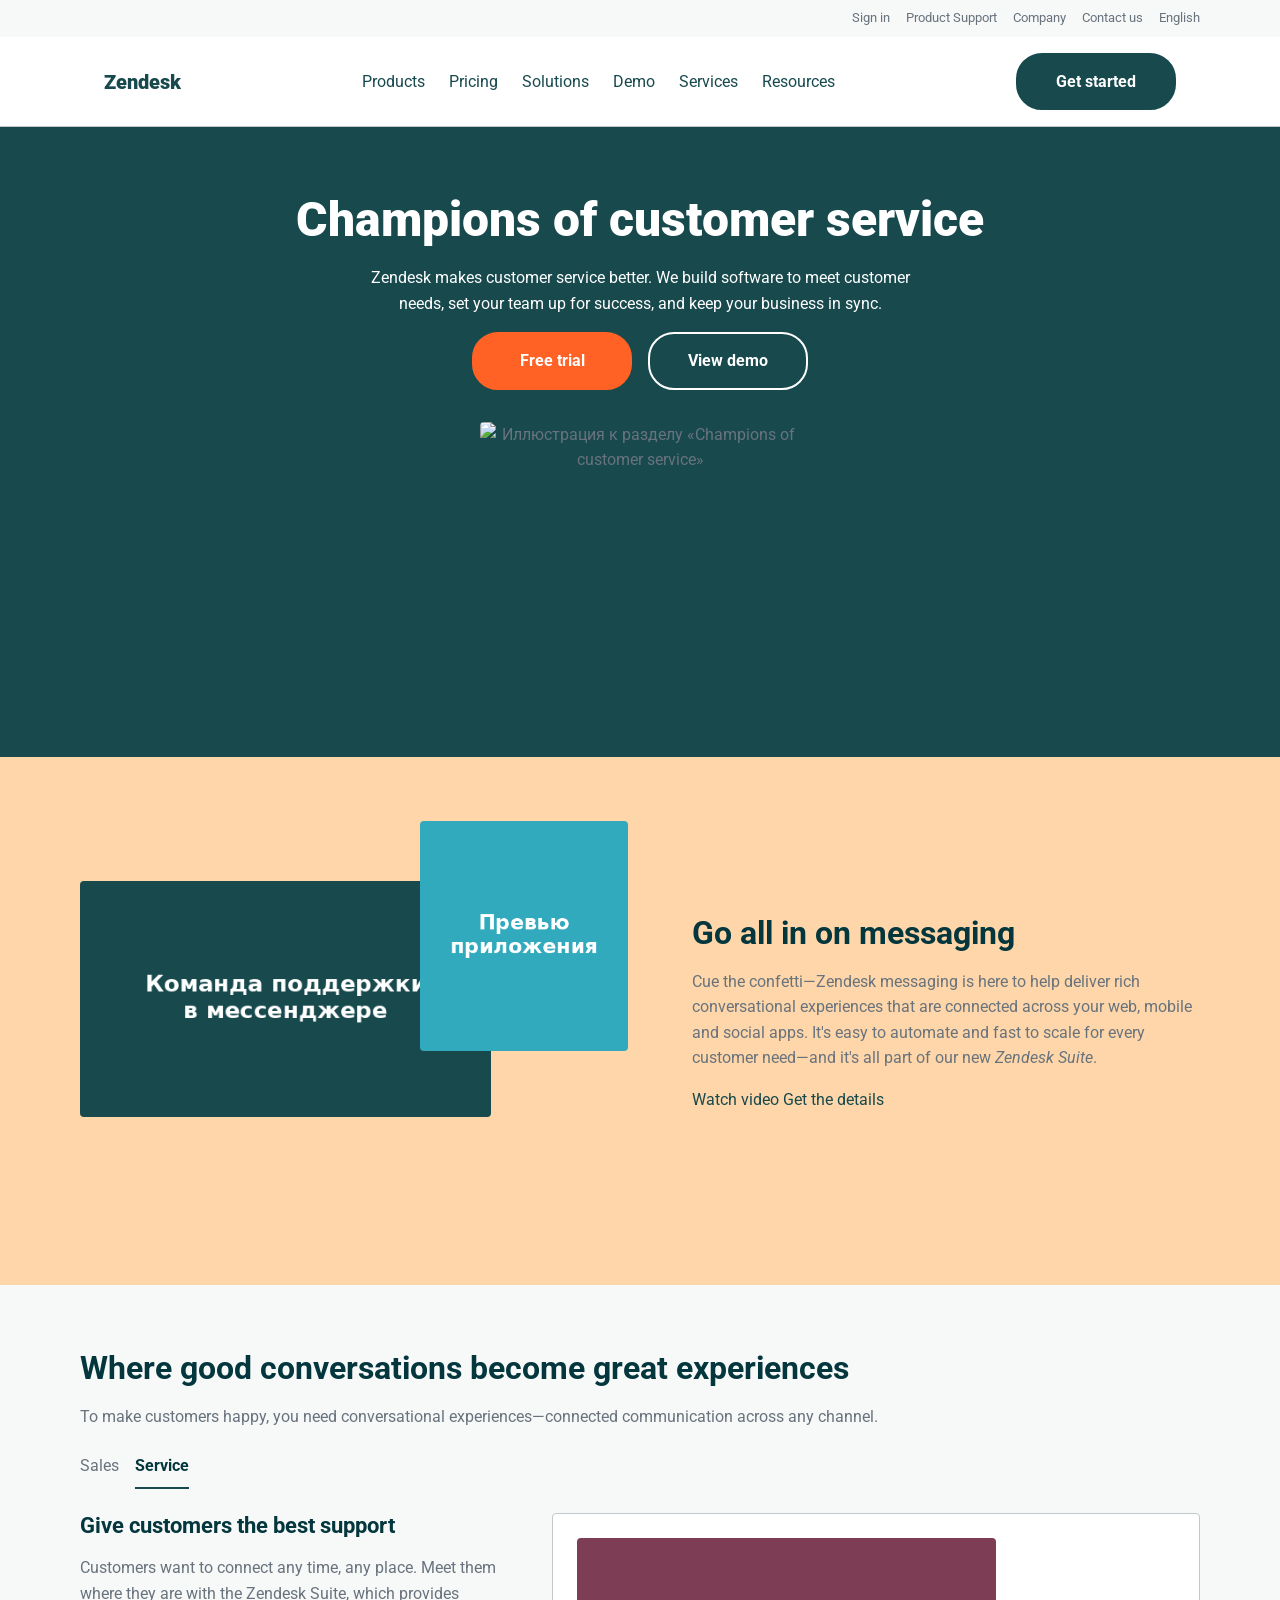
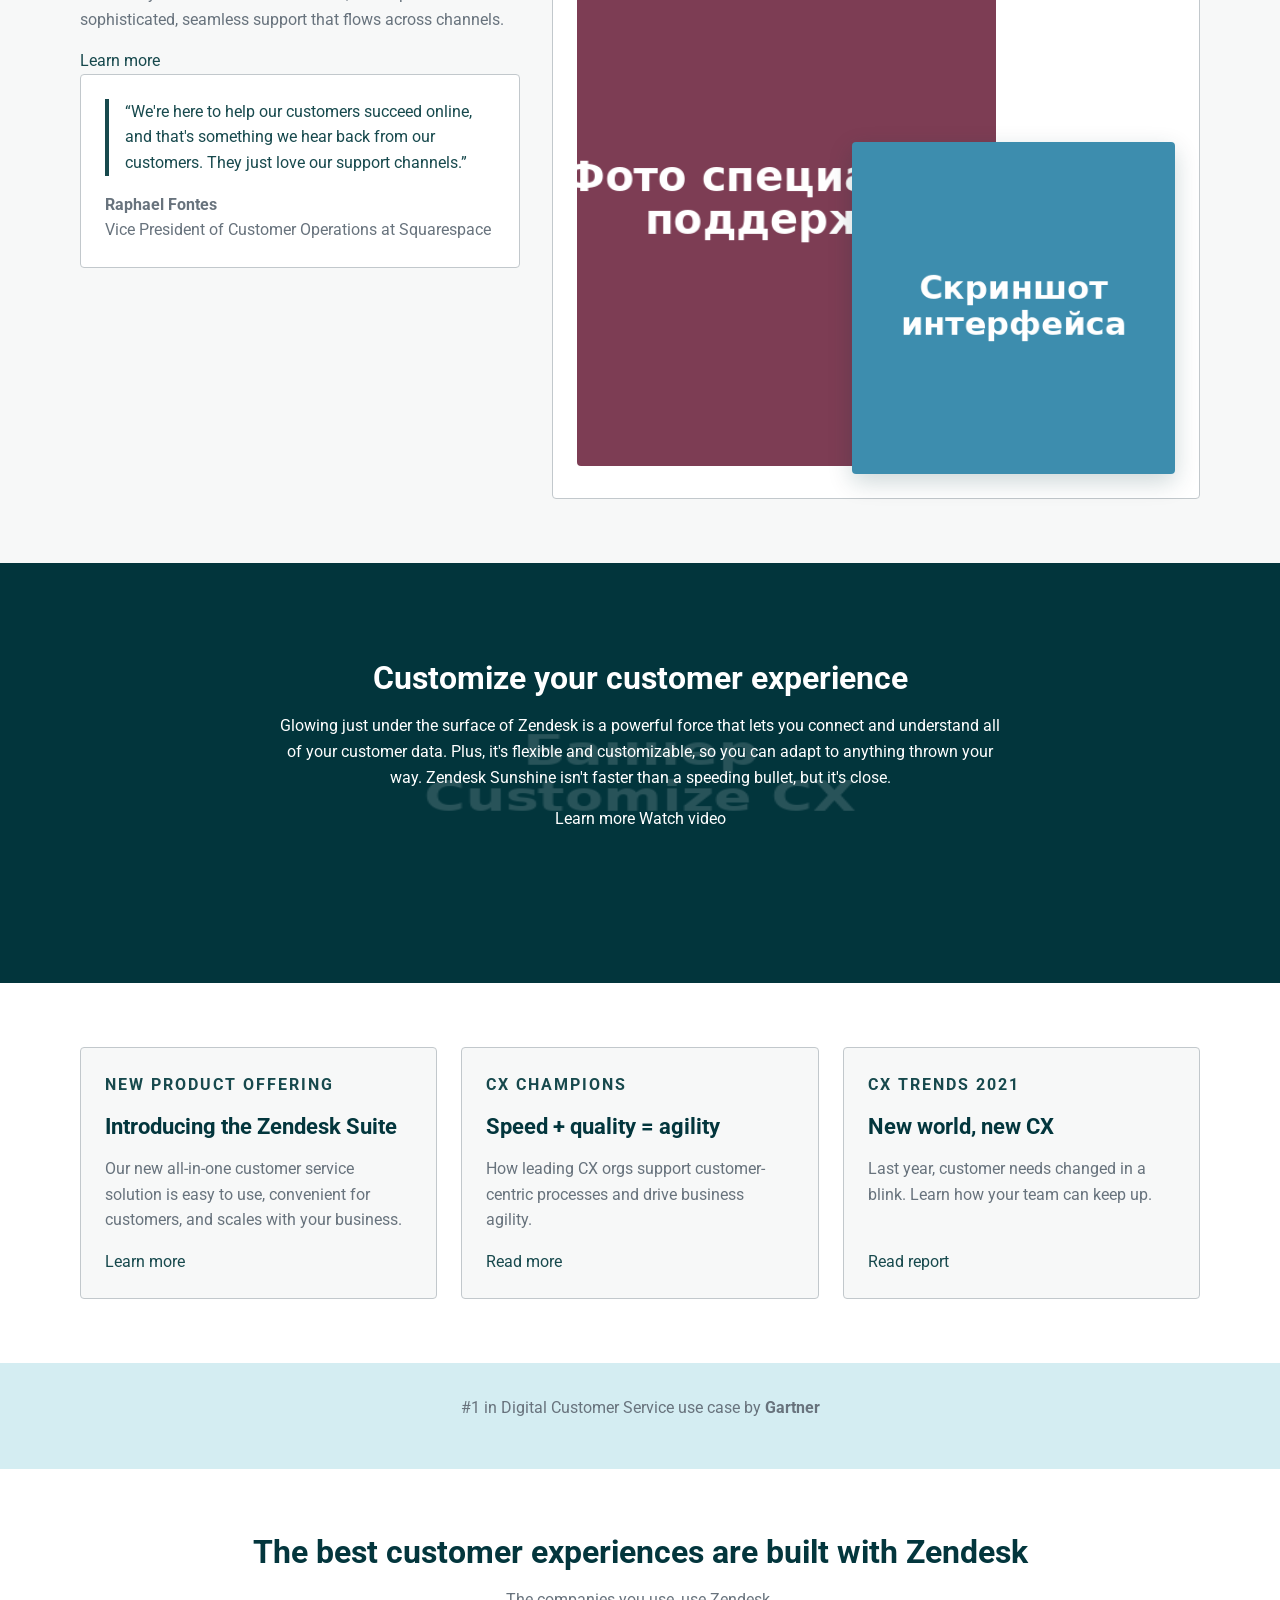
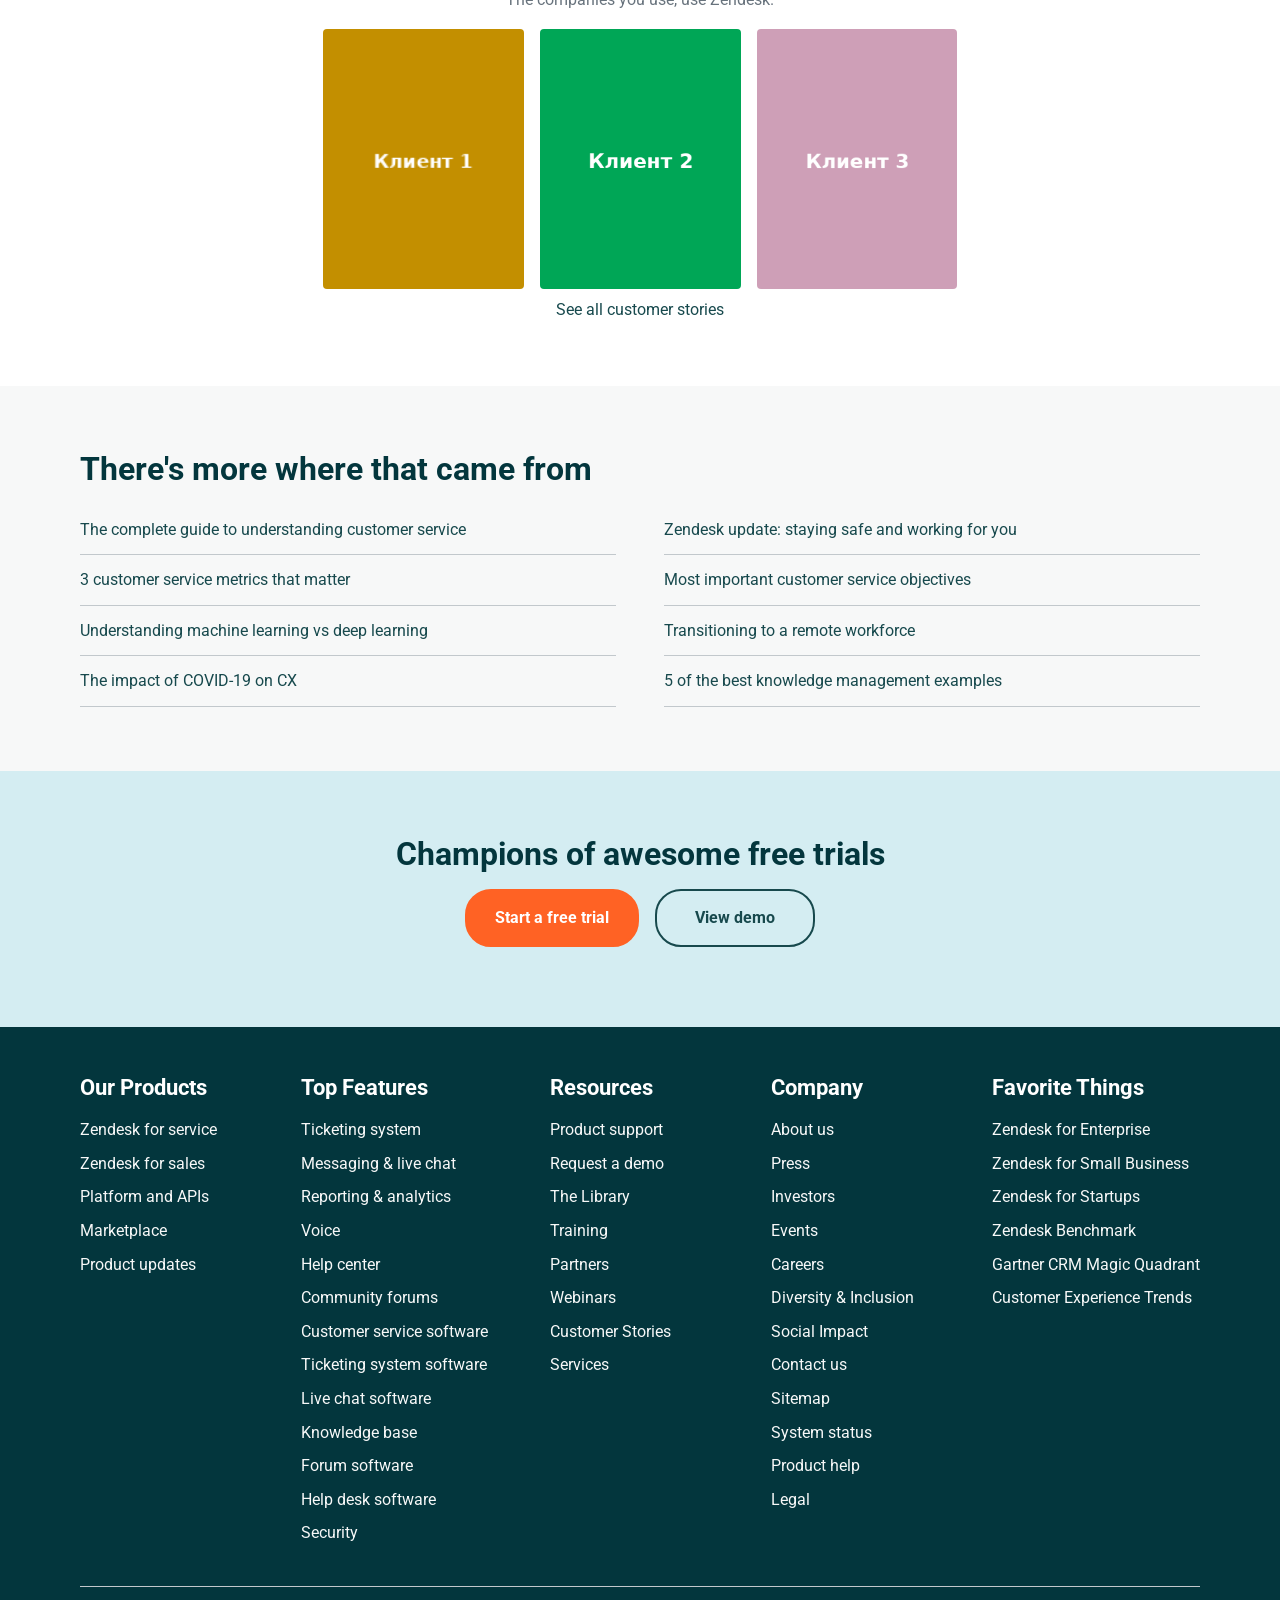
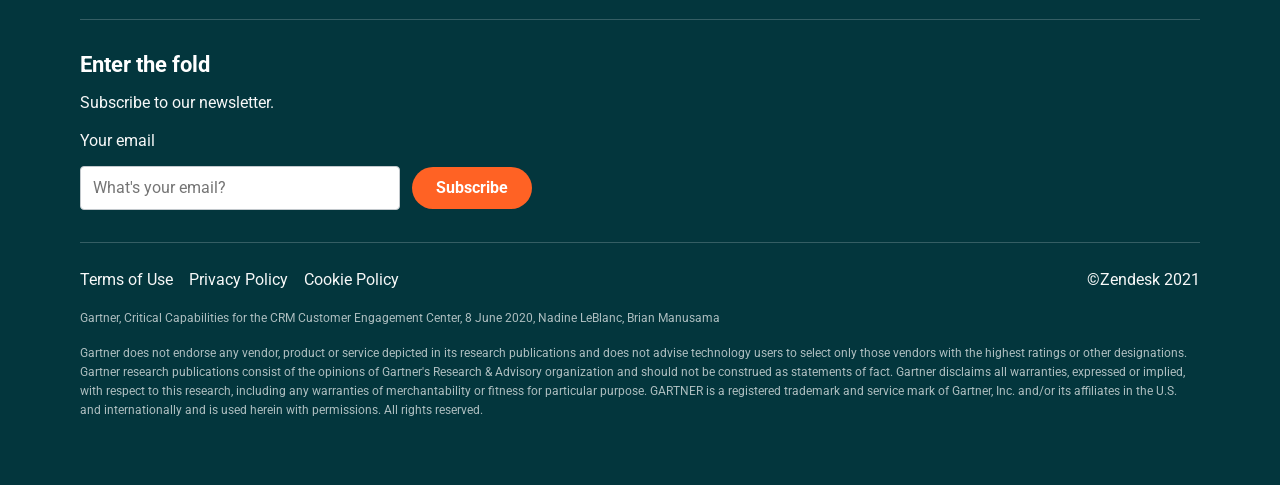
==== index.html @ 8e591511 "Merge pull request #3 from OneOfGurrenDan/5lab Lab 5: flexbox, colors, relative units and paths" ====
<!DOCTYPE html>
<html lang="en">
<head>
  <meta charset="UTF-8">
  <meta name="viewport" content="width=device-width, initial-scale=1.0">
  <meta name="description" content="Zendesk — customer service software that builds better customer relationships.">
  <title>Zendesk — Champions of Customer Service</title>
  <link rel="preconnect" href="https://fonts.googleapis.com">
  <link rel="preconnect" href="https://fonts.gstatic.com" crossorigin>
  <link href="https://fonts.googleapis.com/css2?family=Roboto:wght@400;500;700;900&amp;display=swap" rel="stylesheet">
  <link rel="stylesheet" href="css/normalize.css">
  <link rel="stylesheet" href="css/style.css">
</head>
<body>
  <header>
    <p class="utility-bar">
      <a href="#">Sign in</a>
      <a href="#">Product Support</a>
      <a href="#">Company</a>
      <a href="#">Contact us</a>
      <span lang="en">English</span>
    </p>

    <nav aria-label="Основная навигация">
      <a href="index.html" class="logo">Zendesk</a>
      <ul>
        <li><a href="#">Products</a></li>
        <li><a href="#">Pricing</a></li>
        <li><a href="#">Solutions</a></li>
        <li><a href="#">Demo</a></li>
        <li><a href="#">Services</a></li>
        <li><a href="#">Resources</a></li>
      </ul>
      <a href="#" class="button">Get started</a>
    </nav>
  </header>

  <main>
    <section id="hero" aria-labelledby="hero-heading">
      <h1 id="hero-heading">Champions of customer service</h1>
      <p>
        Zendesk makes customer service better. We build software to meet
        customer needs, set your team up for success, and keep your business
        in sync.
      </p>
      <p class="actions">
        <a href="#" class="button button-primary">Free trial</a>
        <a href="#" class="button button-secondary">View demo</a>
      </p>
      <figure>
        <img src="images/hero-illustration.png" alt="Иллюстрация к разделу «Champions of customer service»" width="320" height="300">
      </figure>
    </section>

    <section id="messaging" aria-labelledby="messaging-heading">
      <figure>
        <img src="images/messaging-team.png" alt="Команда поддержки отвечает клиентам через мессенджер" width="466" height="267">
        <img src="images/messaging-app-preview.png" alt="Превью мобильного приложения с чатом поддержки" width="316" height="348">
      </figure>
      <div class="messaging-text">
        <h2 id="messaging-heading">Go all in on messaging</h2>
        <p>
          Cue the confetti—Zendesk messaging is here to help deliver rich
          conversational experiences that are connected across your web,
          mobile and social apps. It's easy to automate and fast to scale for
          every customer need—and it's all part of our new <em>Zendesk Suite</em>.
        </p>
        <p>
          <a href="#">Watch video</a>
          <a href="#">Get the details</a>
        </p>
      </div>
    </section>

    <section id="conversations" aria-labelledby="conversations-heading">
      <h2 id="conversations-heading">Where good conversations become great experiences</h2>
      <p>
        To make customers happy, you need conversational experiences—connected
        communication across any channel.
      </p>

      <nav aria-label="Переключение раздела продукта">
        <ul>
          <li><a href="#">Sales</a></li>
          <li><a href="#" aria-current="page">Service</a></li>
        </ul>
      </nav>

      <div class="conversations-content">
        <div class="conversations-text">
          <h3>Give customers the best support</h3>
          <p>
            Customers want to connect any time, any place. Meet them where
            they are with the Zendesk Suite, which provides sophisticated,
            seamless support that flows across channels.
          </p>
          <a href="#">Learn more</a>

          <figure>
            <blockquote>
              <p>
                “We're here to help our customers succeed online, and that's
                something we hear back from our customers. They just love
                our support channels.”
              </p>
            </blockquote>
            <figcaption>
              <strong>Raphael Fontes</strong><br>
              Vice President of Customer Operations at Squarespace
            </figcaption>
          </figure>
        </div>

        <figure>
          <img src="images/support-hero.png" alt="Специалист службы поддержки за работой" width="400" height="505">
          <img src="images/support-app.png" alt="Скриншот интерфейса чата поддержки" width="350" height="360">
        </figure>
      </div>
    </section>

    <section id="customize" aria-labelledby="customize-heading">
      <figure>
        <img src="images/customize-banner.png" alt="Фоновая иллюстрация раздела Customize your customer experience" width="800" height="356">
      </figure>
      <h2 id="customize-heading">Customize your customer experience</h2>
      <p>
        Glowing just under the surface of Zendesk is a powerful force that
        lets you connect and understand all of your customer data. Plus,
        it's flexible and customizable, so you can adapt to anything thrown
        your way. Zendesk Sunshine isn't faster than a speeding bullet, but
        it's close.
      </p>
      <p>
        <a href="#">Learn more</a>
        <a href="#">Watch video</a>
      </p>
    </section>

    <section id="highlights" aria-label="Новости и материалы">
      <article>
        <p class="eyebrow">New product offering</p>
        <h3>Introducing the Zendesk Suite</h3>
        <p>
          Our new all-in-one customer service solution is easy to use,
          convenient for customers, and scales with your business.
        </p>
        <a href="#">Learn more</a>
      </article>

      <article>
        <p class="eyebrow">CX Champions</p>
        <h3>Speed + quality = agility</h3>
        <p>
          How leading CX orgs support customer-centric processes and drive
          business agility.
        </p>
        <a href="#">Read more</a>
      </article>

      <article>
        <p class="eyebrow">CX Trends 2021</p>
        <h3>New world, new CX</h3>
        <p>
          Last year, customer needs changed in a blink. Learn how your team
          can keep up.
        </p>
        <a href="#">Read report</a>
      </article>
    </section>

    <section id="award" aria-label="Награда от Gartner">
      <p>#1 in Digital Customer Service use case by <strong>Gartner</strong></p>
    </section>

    <section id="customers" aria-labelledby="customers-heading">
      <h2 id="customers-heading">The best customer experiences are built with Zendesk</h2>
      <p>The companies you use, use Zendesk.</p>

      <ul class="customer-photos">
        <li><img src="images/customer-photo-1.png" alt="Клиент Zendesk 1" width="159" height="206"></li>
        <li><img src="images/customer-photo-2.png" alt="Клиент Zendesk 2" width="300" height="389"></li>
        <li><img src="images/customer-photo-3.png" alt="Клиент Zendesk 3" width="263" height="342"></li>
      </ul>

      <a href="#">See all customer stories</a>
    </section>

    <section id="blog" aria-labelledby="blog-heading">
      <h2 id="blog-heading">There's more where that came from</h2>
      <ol>
        <li><a href="#">The complete guide to understanding customer service</a></li>
        <li><a href="#">Zendesk update: staying safe and working for you</a></li>
        <li><a href="#">3 customer service metrics that matter</a></li>
        <li><a href="#">Most important customer service objectives</a></li>
        <li><a href="#">Understanding machine learning vs deep learning</a></li>
        <li><a href="#">Transitioning to a remote workforce</a></li>
        <li><a href="#">The impact of COVID-19 on CX</a></li>
        <li><a href="#">5 of the best knowledge management examples</a></li>
      </ol>
    </section>

    <section id="cta-trial" aria-labelledby="cta-trial-heading">
      <h2 id="cta-trial-heading">Champions of awesome free trials</h2>
      <p class="actions">
        <a href="#" class="button button-primary">Start a free trial</a>
        <a href="#" class="button button-secondary">View demo</a>
      </p>
    </section>
  </main>

  <footer>
    <nav aria-label="Футер">
      <div class="footer-column">
        <h3>Our Products</h3>
        <ul>
          <li><a href="#">Zendesk for service</a></li>
          <li><a href="#">Zendesk for sales</a></li>
          <li><a href="#">Platform and APIs</a></li>
          <li><a href="#">Marketplace</a></li>
          <li><a href="#">Product updates</a></li>
        </ul>
      </div>

      <div class="footer-column">
        <h3>Top Features</h3>
        <ul>
          <li><a href="#">Ticketing system</a></li>
          <li><a href="#">Messaging &amp; live chat</a></li>
          <li><a href="#">Reporting &amp; analytics</a></li>
          <li><a href="#">Voice</a></li>
          <li><a href="#">Help center</a></li>
          <li><a href="#">Community forums</a></li>
          <li><a href="#">Customer service software</a></li>
          <li><a href="#">Ticketing system software</a></li>
          <li><a href="#">Live chat software</a></li>
          <li><a href="#">Knowledge base</a></li>
          <li><a href="#">Forum software</a></li>
          <li><a href="#">Help desk software</a></li>
          <li><a href="#">Security</a></li>
        </ul>
      </div>

      <div class="footer-column">
        <h3>Resources</h3>
        <ul>
          <li><a href="#">Product support</a></li>
          <li><a href="#">Request a demo</a></li>
          <li><a href="#">The Library</a></li>
          <li><a href="#">Training</a></li>
          <li><a href="#">Partners</a></li>
          <li><a href="#">Webinars</a></li>
          <li><a href="#">Customer Stories</a></li>
          <li><a href="#">Services</a></li>
        </ul>
      </div>

      <div class="footer-column">
        <h3>Company</h3>
        <ul>
          <li><a href="#">About us</a></li>
          <li><a href="#">Press</a></li>
          <li><a href="#">Investors</a></li>
          <li><a href="#">Events</a></li>
          <li><a href="#">Careers</a></li>
          <li><a href="#">Diversity &amp; Inclusion</a></li>
          <li><a href="#">Social Impact</a></li>
          <li><a href="#">Contact us</a></li>
          <li><a href="#">Sitemap</a></li>
          <li><a href="#">System status</a></li>
          <li><a href="#">Product help</a></li>
          <li><a href="#">Legal</a></li>
        </ul>
      </div>

      <div class="footer-column">
        <h3>Favorite Things</h3>
        <ul>
          <li><a href="#">Zendesk for Enterprise</a></li>
          <li><a href="#">Zendesk for Small Business</a></li>
          <li><a href="#">Zendesk for Startups</a></li>
          <li><a href="#">Zendesk Benchmark</a></li>
          <li><a href="#">Gartner CRM Magic Quadrant</a></li>
          <li><a href="#">Customer Experience Trends</a></li>
        </ul>
      </div>
    </nav>

    <hr>

    <form action="#" method="post">
      <h3>Enter the fold</h3>
      <p>Subscribe to our newsletter.</p>
      <label for="newsletter-email">Your email</label>
      <input type="email" id="newsletter-email" name="email" placeholder="What's your email?" required>
      <button type="submit">Subscribe</button>
    </form>

    <p class="legal-links">
      <span>©Zendesk 2021</span>
      <a href="#">Terms of Use</a>
      <a href="#">Privacy Policy</a>
      <a href="#">Cookie Policy</a>
    </p>

    <p class="disclaimer">
      Gartner, Critical Capabilities for the CRM Customer Engagement Center,
      8 June 2020, Nadine LeBlanc, Brian Manusama
    </p>
    <p class="disclaimer">
      Gartner does not endorse any vendor, product or service depicted in
      its research publications and does not advise technology users to
      select only those vendors with the highest ratings or other
      designations. Gartner research publications consist of the opinions
      of Gartner's Research &amp; Advisory organization and should not be
      construed as statements of fact. Gartner disclaims all warranties,
      expressed or implied, with respect to this research, including any
      warranties of merchantability or fitness for particular purpose.
      GARTNER is a registered trademark and service mark of Gartner, Inc.
      and/or its affiliates in the U.S. and internationally and is used
      herein with permissions. All rights reserved.
    </p>
  </footer>
</body>
</html>
---- css/style.css ----
/*
 * style.css
 * Lab 3: CSS basics. Google Fonts: Roboto (matches the Figma mockup).
 * Lab 4: box model, sizes (width/height, min-/max-), overflow,
 *        positioning (relative, absolute, sticky) and z-index.
 * Lab 5: flexbox, colors (name, HEX, RGB(A), HSL(A)),
 *        relative units (rem, %, vh, ch) and file paths.
 */

:root {
  /* colors: HEX, RGB, HSL and a named color */
  --color-primary: #17494d;
  --color-accent: rgb(255, 98, 36);
  --color-heading: #03363d;
  --color-text: #68737d;
  --color-bg-light: hsl(180, 8%, 97%);
  --color-bg-peach: hsl(32, 98%, 83%);
  --color-bg-blue: hsl(189, 52%, 89%);
  --color-border: #c2c8cc;
  --color-white: white;
  --color-line-light: rgba(255, 255, 255, 0.2);
  --color-text-muted: hsla(180, 8%, 97%, 0.7);
  --radius-sm: 4px;
  --radius-lg: 1.625rem;
  --content-width: 70rem;
  --gutter: 1.5rem;
}

/* Base
   ========================================================================== */

html {
  box-sizing: border-box;
}

*,
*::before,
*::after {
  box-sizing: inherit;
}

body {
  background-color: var(--color-white);
  color: var(--color-text);
  font-family: Roboto, Arial, sans-serif;
  font-size: 1rem;
  font-weight: 400;
  line-height: 1.6;
  min-width: 20rem;
}

h1,
h2,
h3 {
  color: var(--color-heading);
  font-weight: 700;
  line-height: 1.2;
  margin: 0 0 1rem;
}

h1 {
  font-size: 3rem;
  font-weight: 900;
}

h2 {
  font-size: 2rem;
}

h3 {
  font-size: 1.375rem;
}

p {
  margin: 0 0 1rem;
}

a {
  color: var(--color-primary);
  text-decoration: none;
}

a:hover,
a:focus {
  text-decoration: underline;
}

img {
  border-radius: var(--radius-sm);
  height: auto;
  max-width: 100%;
}

hr {
  background-color: var(--color-border);
  border: 0;
  height: 1px;
  margin: 2rem 0;
}

ul,
ol {
  margin: 0;
  padding-left: 1.25rem;
}

/* Buttons
   ========================================================================== */

.button {
  background-color: var(--color-primary);
  border: 2px solid var(--color-primary);
  border-radius: var(--radius-lg);
  color: var(--color-white);
  display: inline-block;
  font-weight: 700;
  min-width: 10rem;
  padding: 0.875rem 1.75rem;
  text-align: center;
  text-decoration: none;
}

.button:hover,
.button:focus {
  opacity: 0.9;
  text-decoration: none;
}

.button-secondary {
  background-color: transparent;
  color: var(--color-primary);
}

#hero .button-primary,
#cta-trial .button-primary {
  background-color: var(--color-accent);
  border-color: var(--color-accent);
}

#hero .button-secondary {
  border-color: var(--color-white);
  color: var(--color-white);
}

/* Header
   ========================================================================== */

header {
  background-color: var(--color-white);
  border-bottom: 1px solid var(--color-border);
  position: sticky;
  top: 0;
  z-index: 100;
}

.utility-bar {
  background-color: var(--color-bg-light);
  color: var(--color-text);
  display: flex;
  flex-wrap: wrap;
  font-size: 0.8125rem;
  gap: 1rem;
  justify-content: flex-end;
  margin: 0;
  padding: 0.5rem max(var(--gutter), calc((100% - var(--content-width)) / 2));
}

.utility-bar a {
  color: var(--color-text);
}

header nav {
  align-items: center;
  display: flex;
  flex-wrap: wrap;
  gap: 1rem;
  justify-content: space-between;
  margin: 0 auto;
  max-width: var(--content-width);
  min-height: 4.5rem;
  padding: 1rem var(--gutter);
}

header nav ul {
  display: flex;
  gap: 1.5rem;
  list-style: none;
  margin: 0;
  padding: 0;
}

.logo {
  color: var(--color-primary);
  font-size: 1.25rem;
  font-weight: 900;
}

/* Sections: width of the content
   ========================================================================== */

main > section {
  padding-left: max(var(--gutter), calc((100% - var(--content-width)) / 2));
  padding-right: max(var(--gutter), calc((100% - var(--content-width)) / 2));
}

/* Hero
   ========================================================================== */

#hero {
  background-color: var(--color-primary);
  min-height: 70vh;
  padding-bottom: 4rem;
  padding-top: 4rem;
  text-align: center;
}

#hero figure {
  margin: 2rem auto 0;
  max-width: 20rem;
}

#hero h1,
#hero p {
  color: var(--color-white);
}

#hero p {
  margin-left: auto;
  margin-right: auto;
  max-width: 60ch;
}

.actions {
  display: flex;
  flex-wrap: wrap;
  gap: 1rem;
  justify-content: center;
}

/* Messaging
   ========================================================================== */

#messaging {
  align-items: center;
  background-color: var(--color-bg-peach);
  display: flex;
  flex-wrap: wrap;
  gap: 4rem;
  padding-bottom: 4rem;
  padding-top: 4rem;
}

#messaging figure {
  flex: 1 1 22.5rem;
  margin: 0;
  max-width: 40rem;
  min-height: 25rem;
  position: relative;
}

#messaging figure img:first-child {
  margin-top: 3.75rem;
  width: 75%;
}

#messaging figure img:last-child {
  position: absolute;
  right: 0;
  top: 0;
  width: 38%;
  z-index: 1;
}

.messaging-text {
  flex: 1 1 20rem;
}

/* Conversations
   ========================================================================== */

#conversations {
  background-color: var(--color-bg-light);
  padding-bottom: 4rem;
  padding-top: 4rem;
}

#conversations nav ul {
  display: flex;
  gap: 1rem;
  list-style: none;
  margin: 0 0 1.5rem;
  padding: 0;
}

#conversations nav a {
  border-bottom: 2px solid transparent;
  color: var(--color-text);
  display: inline-block;
  padding: 0.5rem 0;
}

#conversations nav a[aria-current='page'] {
  border-bottom-color: var(--color-primary);
  color: var(--color-heading);
  font-weight: 700;
}

.conversations-content {
  align-items: flex-start;
  display: flex;
  flex-wrap: wrap;
  gap: 2rem;
  justify-content: space-between;
}

.conversations-text {
  flex: 1 1 20rem;
  max-width: 27.5rem;
}

#conversations figure {
  background-color: var(--color-white);
  border: 1px solid var(--color-border);
  border-radius: var(--radius-sm);
  margin: 0;
  padding: 1.5rem;
}

.conversations-content > figure {
  flex: 1 1 25rem;
  min-height: 35rem;
  position: relative;
}

.conversations-content > figure img:first-child {
  width: 70%;
}

.conversations-content > figure img:last-child {
  bottom: 1.5rem;
  box-shadow: 0 8px 24px rgba(3, 54, 61, 0.2);
  position: absolute;
  right: 1.5rem;
  width: 50%;
  z-index: 2;
}

blockquote {
  border-left: 4px solid var(--color-primary);
  color: var(--color-primary);
  margin: 0 0 1rem;
  padding-left: 1rem;
}

/* Customize banner
   ========================================================================== */

#customize {
  background-color: var(--color-heading);
  color: var(--color-white);
  min-height: 26.25rem;
  overflow: hidden;
  padding-bottom: 6rem;
  padding-top: 6rem;
  position: relative;
  text-align: center;
}

#customize figure {
  height: 100%;
  left: 0;
  margin: 0;
  opacity: 0.15;
  position: absolute;
  top: 0;
  width: 100%;
  z-index: 0;
}

#customize figure img {
  border-radius: 0;
  height: 100%;
  width: 100%;
}

#customize h2,
#customize p {
  position: relative;
  z-index: 1;
}

#customize h2,
#customize a {
  color: var(--color-white);
}

#customize p:not(:last-child) {
  margin-left: auto;
  margin-right: auto;
  max-width: 45rem;
}

/* Highlight cards
   ========================================================================== */

#highlights {
  display: flex;
  flex-wrap: wrap;
  gap: 1.5rem;
  padding-bottom: 4rem;
  padding-top: 4rem;
}

#highlights article {
  background-color: var(--color-bg-light);
  border: 1px solid var(--color-border);
  border-radius: var(--radius-sm);
  display: flex;
  flex: 1 1 17.5rem;
  flex-direction: column;
  min-height: 15rem;
  padding: 1.5rem;
}

#highlights article a {
  align-self: flex-start;
  margin-top: auto;
}

.eyebrow {
  color: var(--color-primary);
  font-weight: 700;
  letter-spacing: 2px;
  text-transform: uppercase;
}

/* Award banner
   ========================================================================== */

#award {
  background-color: var(--color-bg-blue);
  padding-bottom: 2rem;
  padding-top: 2rem;
  text-align: center;
}

/* Customers
   ========================================================================== */

#customers {
  padding-bottom: 4rem;
  padding-top: 4rem;
  text-align: center;
}

.customer-photos {
  display: flex;
  flex-wrap: wrap;
  align-items: flex-end;
  gap: 1rem;
  justify-content: center;
  list-style: none;
  padding: 0;
}

.customer-photos img {
  border-radius: var(--radius-sm);
  height: 16.25rem;
  width: auto;
}

/* Blog list
   ========================================================================== */

#blog {
  background-color: var(--color-bg-light);
  padding-bottom: 4rem;
  padding-top: 4rem;
}

#blog ol {
  column-gap: 3rem;
  display: flex;
  flex-wrap: wrap;
  list-style: none;
  padding: 0;
}

#blog li {
  flex: 1 1 calc(50% - 1.5rem);
  min-width: 17.5rem;
}

#blog li {
  border-bottom: 1px solid var(--color-border);
  padding: 0.75rem 0;
}

/* CTA
   ========================================================================== */

#cta-trial {
  background-color: var(--color-bg-blue);
  padding-bottom: 4rem;
  padding-top: 4rem;
  text-align: center;
}

/* Footer
   ========================================================================== */

footer {
  background-color: var(--color-heading);
  color: var(--color-bg-light);
  padding: 3rem max(var(--gutter), calc((100% - var(--content-width)) / 2));
}

.footer-column {
  min-width: 10rem;
}

footer h3 {
  color: var(--color-white);
}

footer nav {
  display: flex;
  flex-wrap: wrap;
  gap: 2rem;
  justify-content: space-between;
}

.footer-column ul {
  list-style: none;
  margin: 0;
  padding: 0;
}

.footer-column li {
  margin-bottom: 0.5rem;
}

.footer-column a {
  color: var(--color-bg-light);
}

footer form {
  border-top: 1px solid var(--color-line-light);
  margin-top: 2rem;
  padding-top: 2rem;
}

footer form {
  align-items: center;
  display: flex;
  flex-wrap: wrap;
  gap: 0.75rem;
}

footer form h3,
footer form p,
footer label {
  flex-basis: 100%;
  margin: 0;
}

footer input[type='email'] {
  background-color: var(--color-white);
  border: 1px solid var(--color-border);
  border-radius: var(--radius-sm);
  flex: 1 1 15rem;
  max-width: 20rem;
  padding: 0.75rem;
}

footer button {
  background-color: var(--color-accent);
  border: 0;
  border-radius: var(--radius-lg);
  color: var(--color-white);
  font-weight: 700;
  padding: 0.75rem 1.5rem;
}

footer .button {
  margin-left: 0.5rem;
}

.legal-links {
  border-top: 1px solid var(--color-line-light);
  display: flex;
  flex-wrap: wrap;
  gap: 1rem;
  margin-top: 2rem;
  padding-top: 1.5rem;
}

.legal-links a {
  color: var(--color-bg-light);
}

.legal-links span {
  margin-left: auto;
  order: 1;
}

.disclaimer {
  color: var(--color-text-muted);
  font-size: 0.75rem;
}
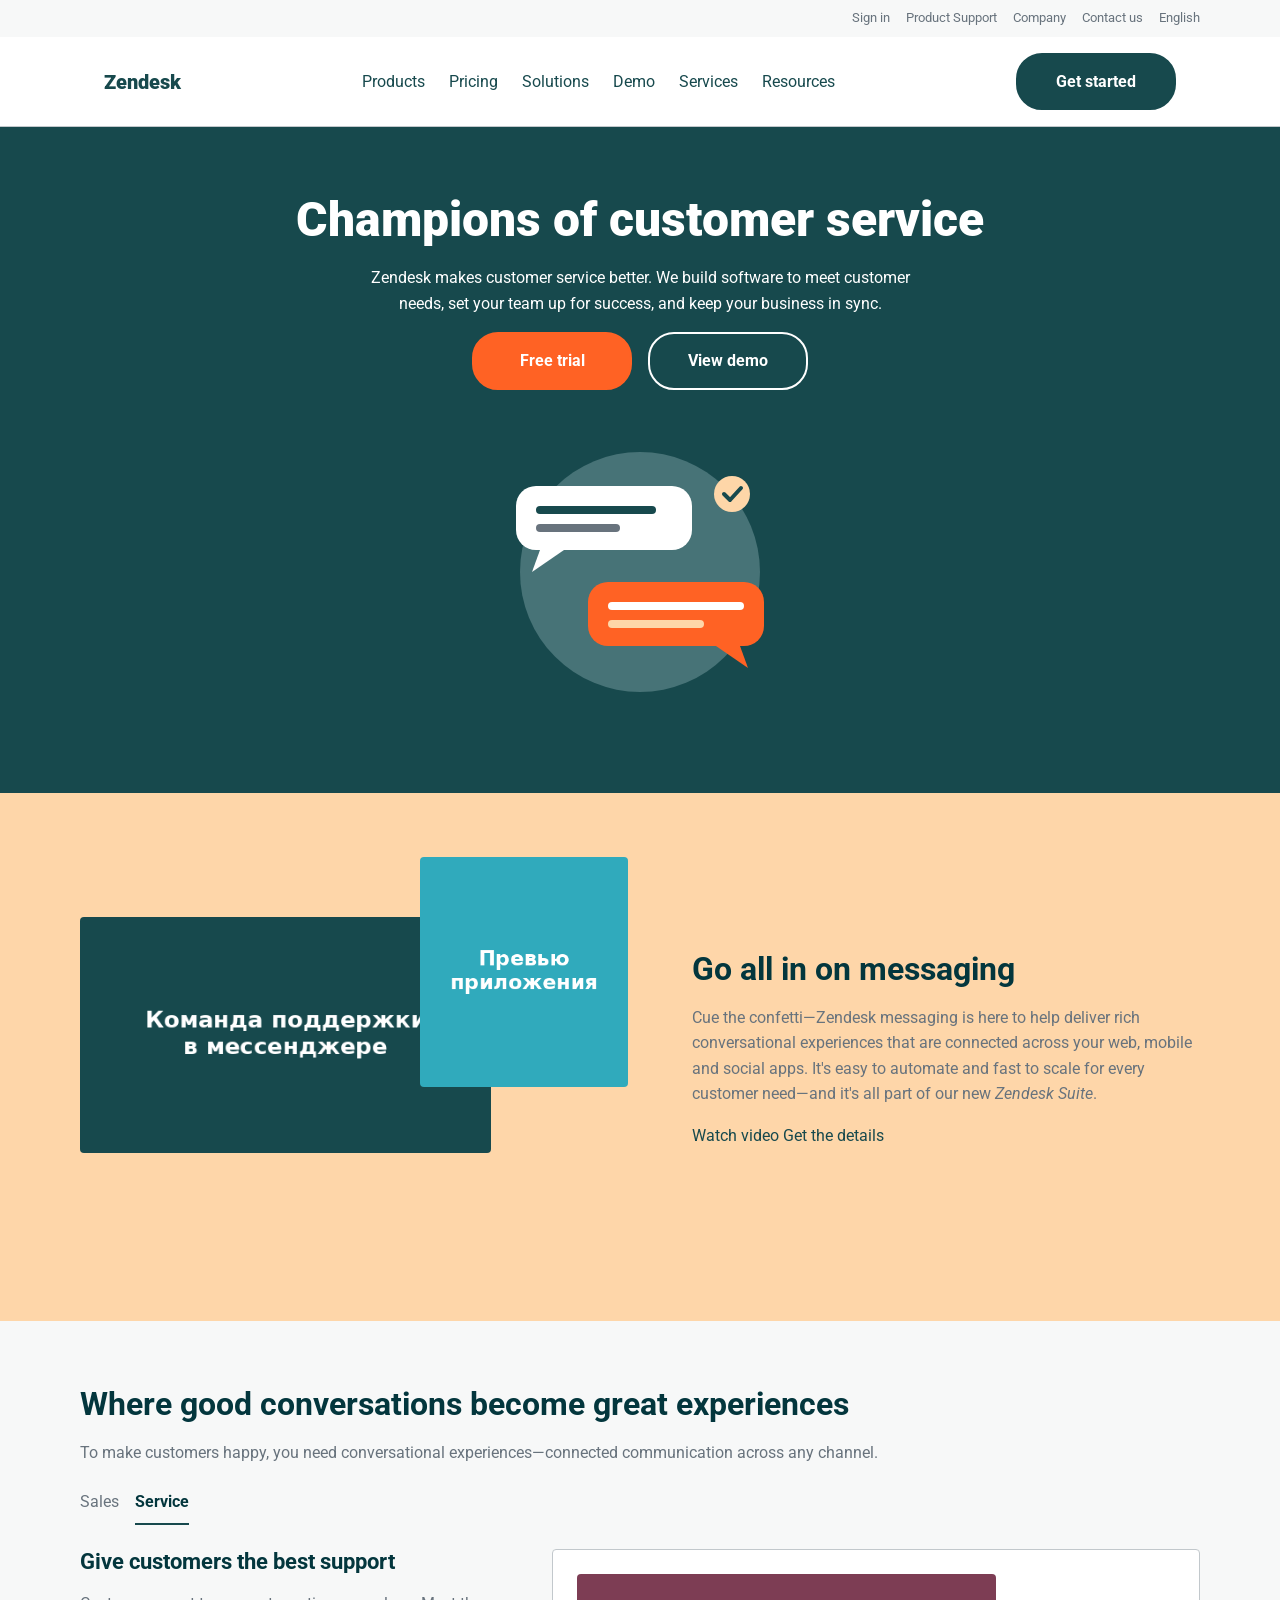
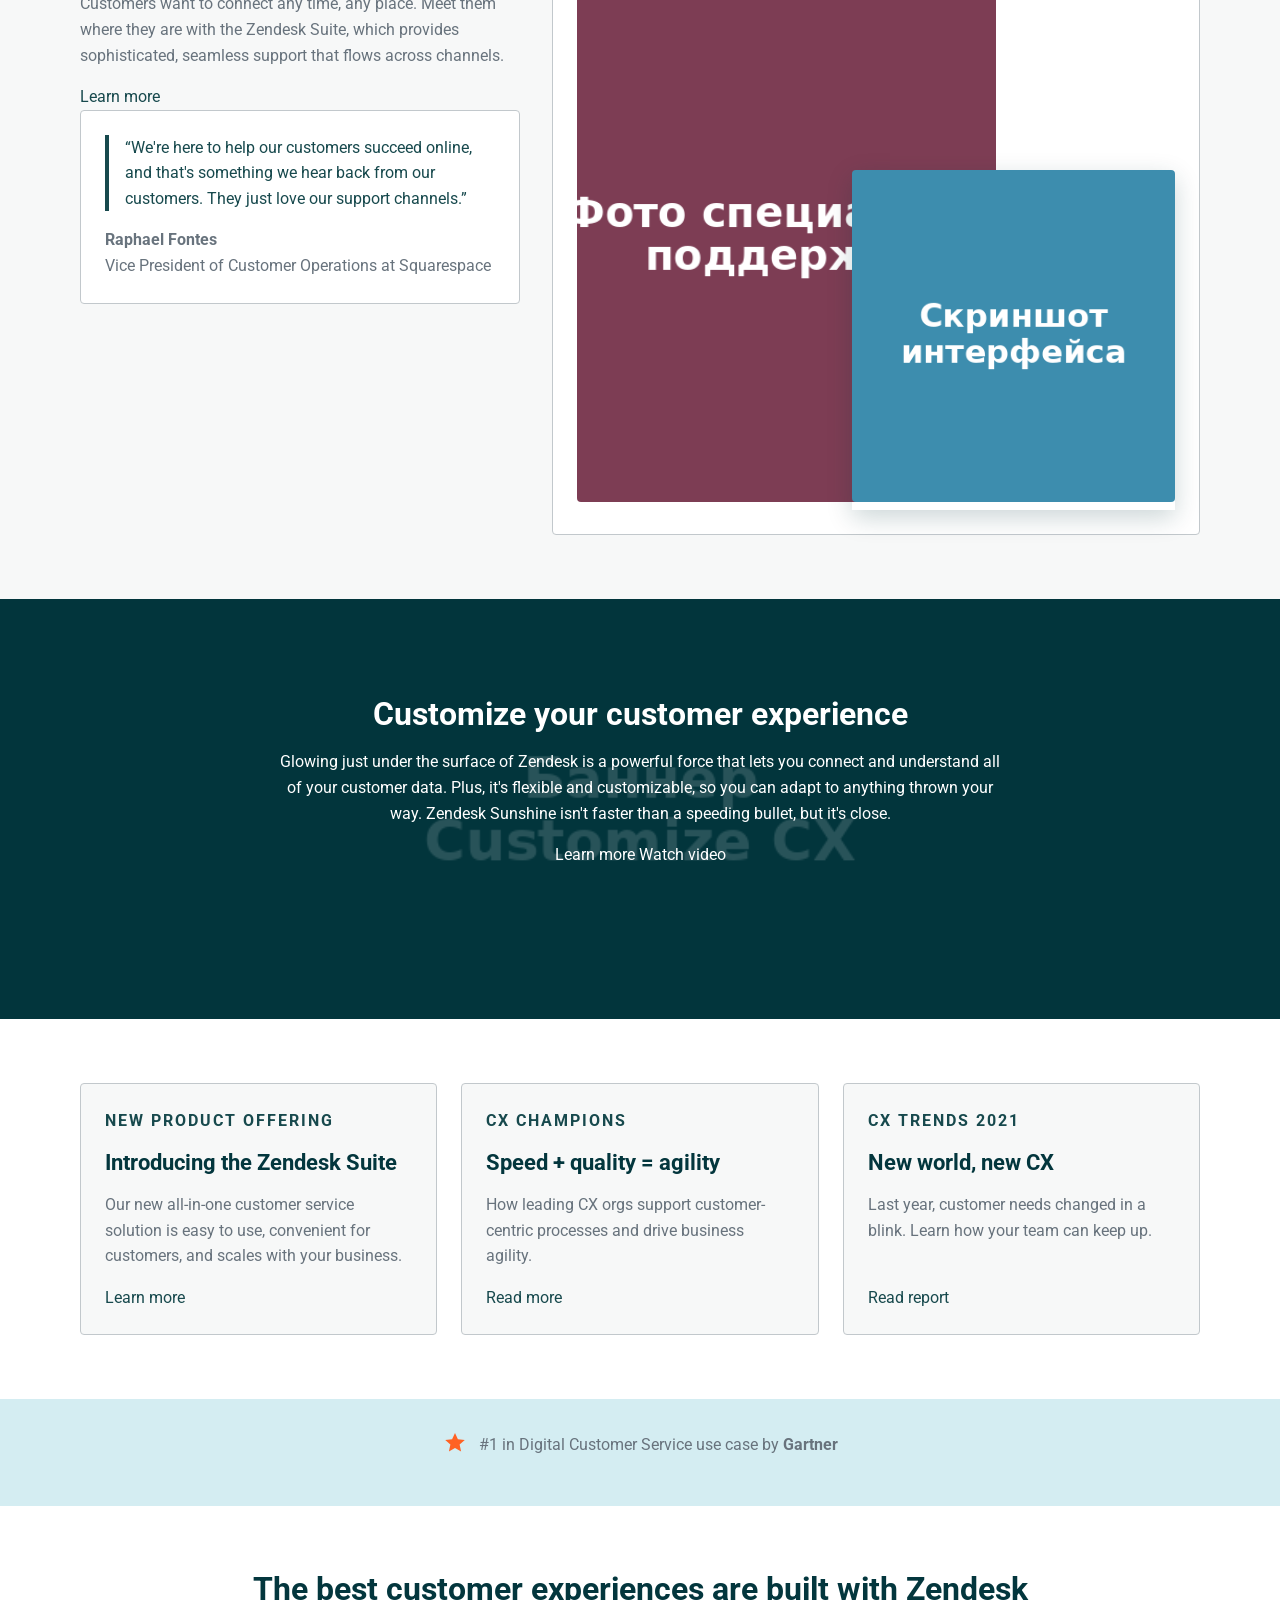
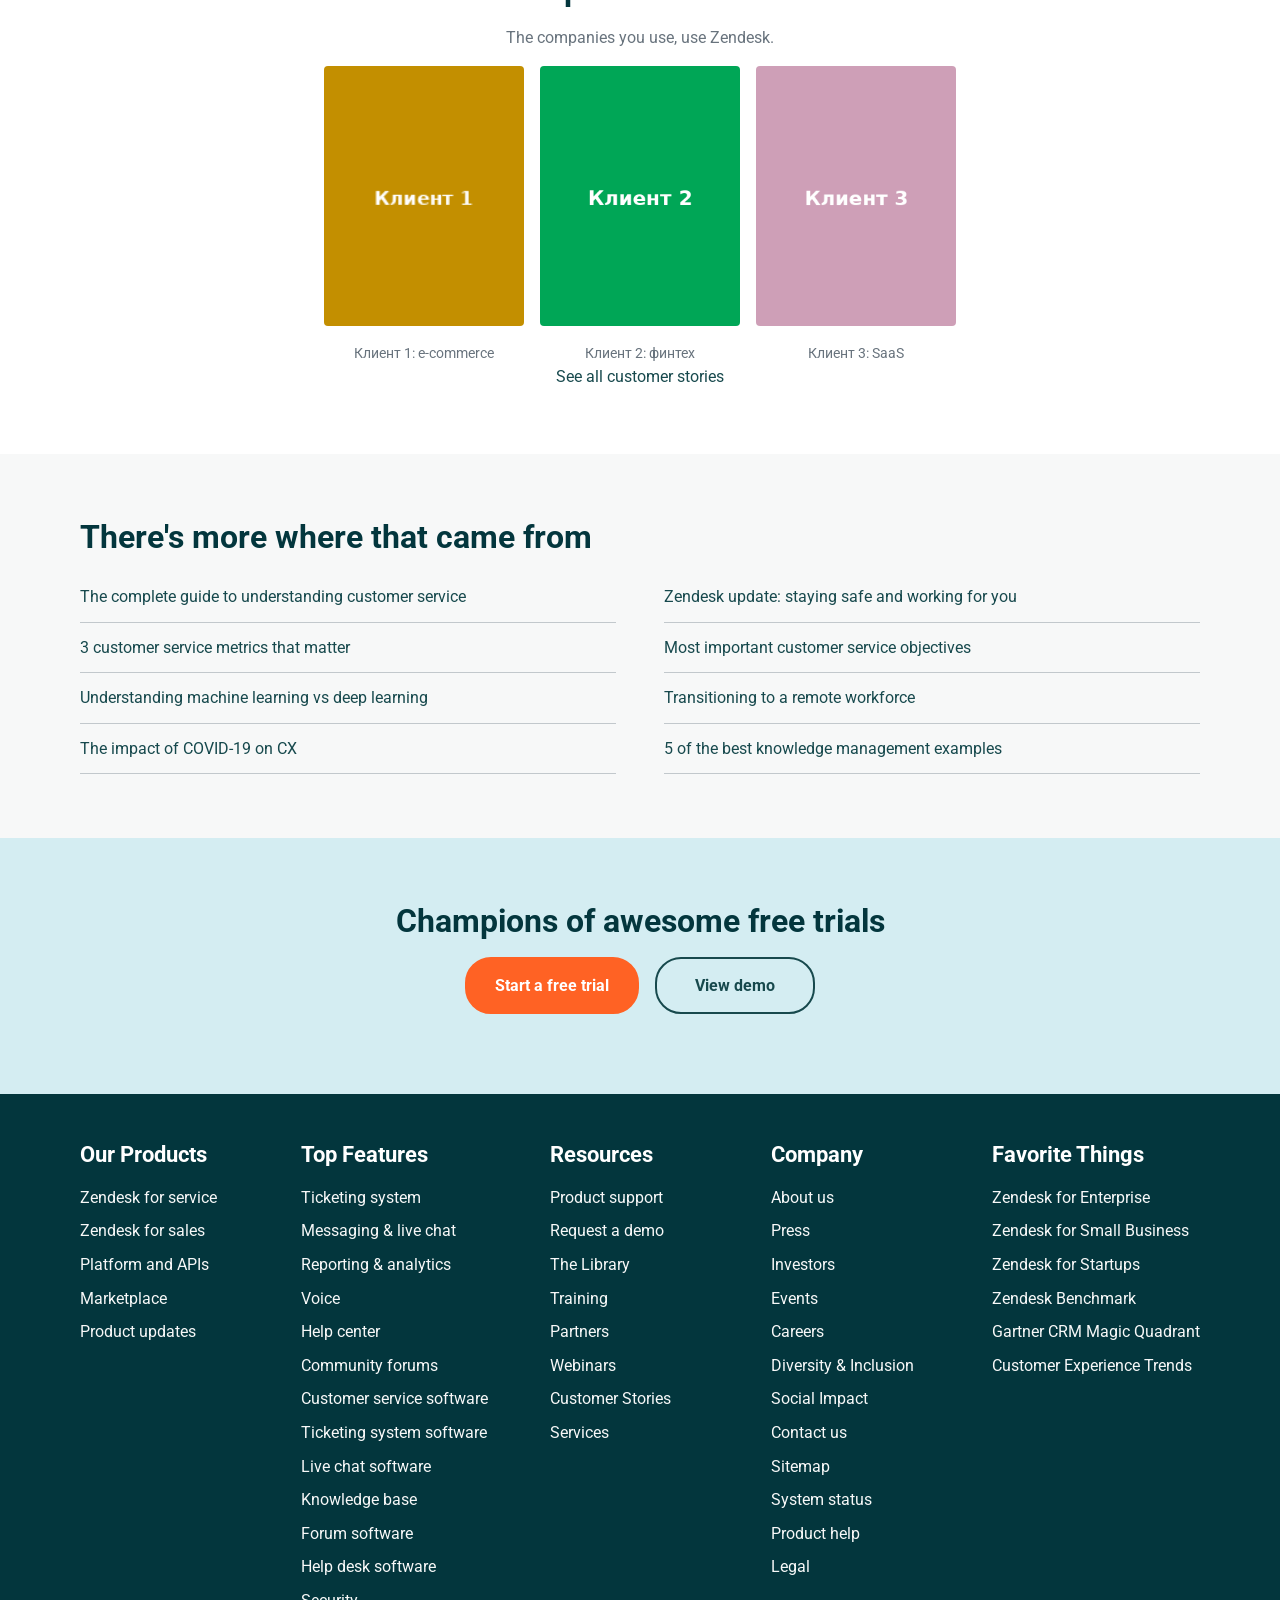
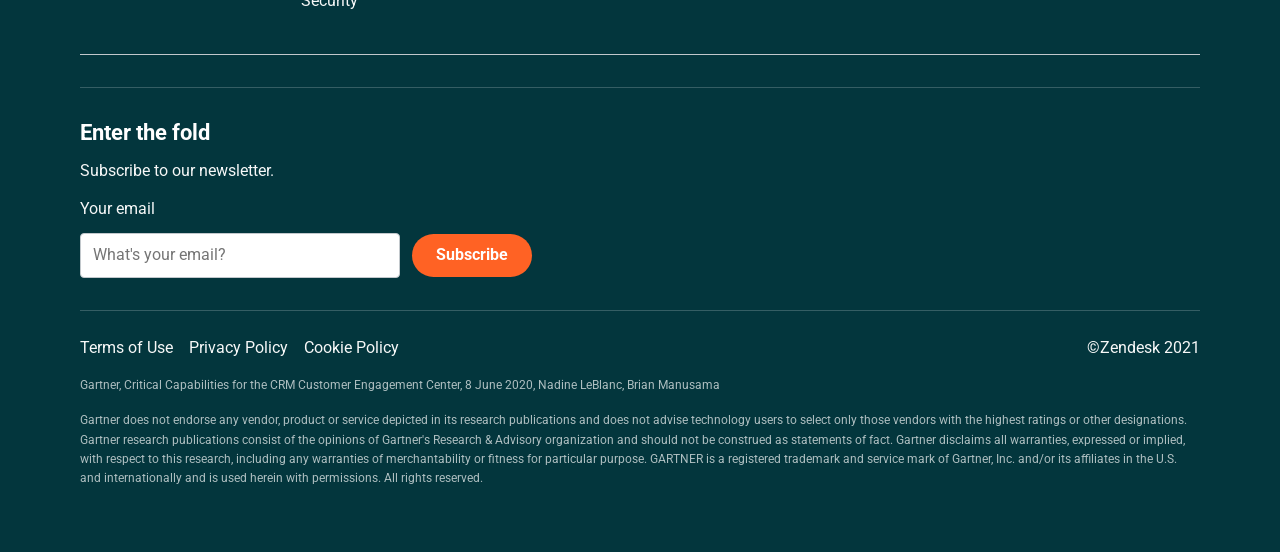
==== commit ca59df54: "Lab 7: links and forms, new page form.html - index.html: nav links to section anchors, Sign in / Get" ====
--- a/index.html
+++ b/index.html
@@ -14,24 +14,24 @@
 <body>
   <header>
     <p class="utility-bar">
-      <a href="#">Sign in</a>
-      <a href="#">Product Support</a>
-      <a href="#">Company</a>
-      <a href="#">Contact us</a>
+      <a href="form.html">Sign in</a>
+      <a href="tel:+78001234567">Product Support</a>
+      <a href="#customers">Company</a>
+      <a href="mailto:hello@example.com">Contact us</a>
       <span lang="en">English</span>
     </p>
 
     <nav aria-label="Основная навигация">
       <a href="index.html" class="logo">Zendesk</a>
       <ul>
-        <li><a href="#">Products</a></li>
-        <li><a href="#">Pricing</a></li>
-        <li><a href="#">Solutions</a></li>
-        <li><a href="#">Demo</a></li>
-        <li><a href="#">Services</a></li>
-        <li><a href="#">Resources</a></li>
+        <li><a href="#messaging">Products</a></li>
+        <li><a href="#cta-trial">Pricing</a></li>
+        <li><a href="#conversations">Solutions</a></li>
+        <li><a href="form.html">Demo</a></li>
+        <li><a href="#customize">Services</a></li>
+        <li><a href="#blog">Resources</a></li>
       </ul>
-      <a href="#" class="button">Get started</a>
+      <a href="form.html" class="button">Get started</a>
     </nav>
   </header>
 
@@ -44,18 +44,24 @@
         in sync.
       </p>
       <p class="actions">
-        <a href="#" class="button button-primary">Free trial</a>
+        <a href="form.html" class="button button-primary">Free trial</a>
         <a href="#" class="button button-secondary">View demo</a>
       </p>
       <figure>
-        <img src="images/hero-illustration.png" alt="Иллюстрация к разделу «Champions of customer service»" width="320" height="300">
+        <img src="images/hero-illustration.svg" alt="Иллюстрация: диалог клиента и оператора поддержки" width="320" height="300">
       </figure>
     </section>
 
     <section id="messaging" aria-labelledby="messaging-heading">
       <figure>
-        <img src="images/messaging-team.png" alt="Команда поддержки отвечает клиентам через мессенджер" width="466" height="267">
-        <img src="images/messaging-app-preview.png" alt="Превью мобильного приложения с чатом поддержки" width="316" height="348">
+        <picture>
+          <source srcset="images/messaging-team.webp" type="image/webp">
+          <img src="images/messaging-team.png" alt="Команда поддержки отвечает клиентам через мессенджер" width="466" height="267" loading="lazy" decoding="async">
+        </picture>
+        <picture>
+          <source srcset="images/messaging-app-preview.webp" type="image/webp">
+          <img src="images/messaging-app-preview.png" alt="Превью мобильного приложения с чатом поддержки" width="316" height="348" loading="lazy" decoding="async">
+        </picture>
       </figure>
       <div class="messaging-text">
         <h2 id="messaging-heading">Go all in on messaging</h2>
@@ -112,15 +118,24 @@
         </div>
 
         <figure>
-          <img src="images/support-hero.png" alt="Специалист службы поддержки за работой" width="400" height="505">
-          <img src="images/support-app.png" alt="Скриншот интерфейса чата поддержки" width="350" height="360">
+          <picture>
+            <source srcset="images/support-hero.webp" type="image/webp">
+            <img src="images/support-hero.png" alt="Специалист службы поддержки за работой" width="400" height="505" loading="lazy" decoding="async">
+          </picture>
+          <picture>
+            <source srcset="images/support-app.webp" type="image/webp">
+            <img src="images/support-app.png" alt="Скриншот интерфейса чата поддержки" width="350" height="360" loading="lazy" decoding="async">
+          </picture>
         </figure>
       </div>
     </section>
 
     <section id="customize" aria-labelledby="customize-heading">
       <figure>
-        <img src="images/customize-banner.png" alt="Фоновая иллюстрация раздела Customize your customer experience" width="800" height="356">
+        <picture>
+          <source srcset="images/customize-banner.webp" type="image/webp">
+          <img src="images/customize-banner.png" alt="" width="800" height="356" loading="lazy" decoding="async">
+        </picture>
       </figure>
       <h2 id="customize-heading">Customize your customer experience</h2>
       <p>
@@ -169,7 +184,12 @@
     </section>
 
     <section id="award" aria-label="Награда от Gartner">
-      <p>#1 in Digital Customer Service use case by <strong>Gartner</strong></p>
+      <p>
+        <svg class="award-icon" width="24" height="24" viewBox="0 0 24 24" aria-hidden="true" focusable="false">
+          <path d="M12 2l2.9 6.3 6.9.7-5.2 4.6 1.5 6.8L12 17l-6.1 3.4 1.5-6.8L2.2 9l6.9-.7z"/>
+        </svg>
+        #1 in Digital Customer Service use case by <strong>Gartner</strong>
+      </p>
     </section>
 
     <section id="customers" aria-labelledby="customers-heading">
@@ -177,9 +197,33 @@
       <p>The companies you use, use Zendesk.</p>
 
       <ul class="customer-photos">
-        <li><img src="images/customer-photo-1.png" alt="Клиент Zendesk 1" width="159" height="206"></li>
-        <li><img src="images/customer-photo-2.png" alt="Клиент Zendesk 2" width="300" height="389"></li>
-        <li><img src="images/customer-photo-3.png" alt="Клиент Zendesk 3" width="263" height="342"></li>
+        <li>
+          <figure>
+            <picture>
+              <source srcset="images/customer-photo-1.webp" type="image/webp">
+              <img src="images/customer-photo-1.png" alt="Представитель компании-клиента 1" width="159" height="206" loading="lazy" decoding="async">
+            </picture>
+            <figcaption>Клиент 1: e-commerce</figcaption>
+          </figure>
+        </li>
+        <li>
+          <figure>
+            <picture>
+              <source srcset="images/customer-photo-2.webp" type="image/webp">
+              <img src="images/customer-photo-2.png" alt="Представитель компании-клиента 2" width="300" height="389" loading="lazy" decoding="async">
+            </picture>
+            <figcaption>Клиент 2: финтех</figcaption>
+          </figure>
+        </li>
+        <li>
+          <figure>
+            <picture>
+              <source srcset="images/customer-photo-3.webp" type="image/webp">
+              <img src="images/customer-photo-3.png" alt="Представитель компании-клиента 3" width="263" height="342" loading="lazy" decoding="async">
+            </picture>
+            <figcaption>Клиент 3: SaaS</figcaption>
+          </figure>
+        </li>
       </ul>
 
       <a href="#">See all customer stories</a>
@@ -202,7 +246,7 @@
     <section id="cta-trial" aria-labelledby="cta-trial-heading">
       <h2 id="cta-trial-heading">Champions of awesome free trials</h2>
       <p class="actions">
-        <a href="#" class="button button-primary">Start a free trial</a>
+        <a href="form.html" class="button button-primary">Start a free trial</a>
         <a href="#" class="button button-secondary">View demo</a>
       </p>
     </section>
@@ -244,7 +288,7 @@
         <h3>Resources</h3>
         <ul>
           <li><a href="#">Product support</a></li>
-          <li><a href="#">Request a demo</a></li>
+          <li><a href="form.html">Request a demo</a></li>
           <li><a href="#">The Library</a></li>
           <li><a href="#">Training</a></li>
           <li><a href="#">Partners</a></li>
@@ -264,7 +308,7 @@
           <li><a href="#">Careers</a></li>
           <li><a href="#">Diversity &amp; Inclusion</a></li>
           <li><a href="#">Social Impact</a></li>
-          <li><a href="#">Contact us</a></li>
+          <li><a href="mailto:hello@example.com">Contact us</a></li>
           <li><a href="#">Sitemap</a></li>
           <li><a href="#">System status</a></li>
           <li><a href="#">Product help</a></li>
@@ -287,7 +331,7 @@
 
     <hr>
 
-    <form action="#" method="post">
+    <form action="https://httpbin.org/get" method="get">
       <h3>Enter the fold</h3>
       <p>Subscribe to our newsletter.</p>
       <label for="newsletter-email">Your email</label>
--- a/css/style.css
+++ b/css/style.css
@@ -5,6 +5,10 @@
  *        positioning (relative, absolute, sticky) and z-index.
  * Lab 5: flexbox, colors (name, HEX, RGB(A), HSL(A)),
  *        relative units (rem, %, vh, ch) and file paths.
+ * Lab 6: images: SVG, WebP via <picture>, figure/figcaption,
+ *        object-fit and object-position.
+ * Lab 7: links (anchors, mailto, tel, between pages), forms,
+ *        footer pinned to the bottom (form.html).
  */
 
 :root {
@@ -45,8 +49,15 @@
   font-family: Roboto, Arial, sans-serif;
   font-size: 1rem;
   font-weight: 400;
+  display: flex;
+  flex-direction: column;
   line-height: 1.6;
+  min-height: 100vh;
   min-width: 20rem;
+}
+
+main {
+  flex: 1 0 auto;
 }
 
 h1,
@@ -89,6 +100,14 @@
   border-radius: var(--radius-sm);
   height: auto;
   max-width: 100%;
+}
+
+picture {
+  display: block;
+}
+
+picture img {
+  width: 100%;
 }
 
 hr {
@@ -201,6 +220,7 @@
 main > section {
   padding-left: max(var(--gutter), calc((100% - var(--content-width)) / 2));
   padding-right: max(var(--gutter), calc((100% - var(--content-width)) / 2));
+  scroll-margin-top: 8rem;
 }
 
 /* Hero
@@ -258,12 +278,12 @@
   position: relative;
 }
 
-#messaging figure img:first-child {
+#messaging figure > :first-child {
   margin-top: 3.75rem;
   width: 75%;
 }
 
-#messaging figure img:last-child {
+#messaging figure > :last-child {
   position: absolute;
   right: 0;
   top: 0;
@@ -332,11 +352,11 @@
   position: relative;
 }
 
-.conversations-content > figure img:first-child {
+.conversations-content > figure > :first-child {
   width: 70%;
 }
 
-.conversations-content > figure img:last-child {
+.conversations-content > figure > :last-child {
   bottom: 1.5rem;
   box-shadow: 0 8px 24px rgba(3, 54, 61, 0.2);
   position: absolute;
@@ -377,9 +397,15 @@
   z-index: 0;
 }
 
+#customize figure picture {
+  height: 100%;
+}
+
 #customize figure img {
   border-radius: 0;
   height: 100%;
+  object-fit: cover;
+  object-position: center;
   width: 100%;
 }
 
@@ -463,10 +489,27 @@
   padding: 0;
 }
 
+.customer-photos figure {
+  margin: 0;
+}
+
 .customer-photos img {
   border-radius: var(--radius-sm);
   height: 16.25rem;
-  width: auto;
+  object-fit: cover;
+  object-position: center top;
+  width: 12.5rem;
+}
+
+.customer-photos figcaption {
+  font-size: 0.875rem;
+  margin-top: 0.5rem;
+}
+
+.award-icon {
+  fill: var(--color-accent);
+  margin-right: 0.5rem;
+  vertical-align: -0.3em;
 }
 
 /* Blog list
@@ -519,10 +562,15 @@
   min-width: 10rem;
 }
 
+footer h2,
 footer h3 {
   color: var(--color-white);
 }
 
+footer h2 {
+  font-size: 1.375rem;
+}
+
 footer nav {
   display: flex;
   flex-wrap: wrap;
@@ -545,16 +593,13 @@
 }
 
 footer form {
+  align-items: center;
   border-top: 1px solid var(--color-line-light);
+  display: flex;
+  flex-wrap: wrap;
+  gap: 0.75rem;
   margin-top: 2rem;
   padding-top: 2rem;
-}
-
-footer form {
-  align-items: center;
-  display: flex;
-  flex-wrap: wrap;
-  gap: 0.75rem;
 }
 
 footer form h3,
@@ -582,10 +627,6 @@
   padding: 0.75rem 1.5rem;
 }
 
-footer .button {
-  margin-left: 0.5rem;
-}
-
 .legal-links {
   border-top: 1px solid var(--color-line-light);
   display: flex;
@@ -608,3 +649,104 @@
   color: var(--color-text-muted);
   font-size: 0.75rem;
 }
+
+/* Sign-up page (form.html)
+   ========================================================================== */
+
+.form-page > section {
+  padding-bottom: 4rem;
+  padding-top: 4rem;
+}
+
+.form-page .lead {
+  max-width: 60ch;
+}
+
+.signup-form {
+  max-width: 40rem;
+}
+
+.signup-form fieldset {
+  border: 1px solid var(--color-border);
+  border-radius: var(--radius-sm);
+  display: grid;
+  gap: 1rem;
+  margin: 0 0 1.5rem;
+  padding: 1.5rem;
+}
+
+.signup-form legend {
+  color: var(--color-heading);
+  font-weight: 700;
+  padding: 0 0.5rem;
+}
+
+.field label {
+  color: var(--color-heading);
+  display: block;
+  font-weight: 500;
+  margin-bottom: 0.25rem;
+}
+
+.field input {
+  border: 1px solid var(--color-border);
+  border-radius: var(--radius-sm);
+  font: inherit;
+  padding: 0.75rem;
+  width: 100%;
+}
+
+.hint {
+  font-size: 0.875rem;
+  margin: 0.25rem 0 0;
+}
+
+.signup-form .choice {
+  border: 0;
+  display: flex;
+  flex-wrap: wrap;
+  gap: 0.5rem 1.5rem;
+  margin: 0;
+  padding: 0;
+}
+
+.signup-form .choice legend {
+  font-weight: 500;
+  margin-bottom: 0.25rem;
+  padding: 0;
+}
+
+.choice-item {
+  align-items: center;
+  display: flex;
+  gap: 0.5rem;
+}
+
+.form-actions {
+  display: flex;
+  flex-wrap: wrap;
+  gap: 1rem;
+}
+
+.form-actions .button {
+  align-items: center;
+  cursor: pointer;
+  display: inline-flex;
+  font: inherit;
+  font-weight: 700;
+  gap: 0.5rem;
+}
+
+.signup-form .button-primary {
+  background-color: var(--color-accent);
+  border-color: var(--color-accent);
+}
+
+.button:disabled {
+  cursor: not-allowed;
+  opacity: 0.5;
+}
+
+.icon {
+  flex-shrink: 0;
+}
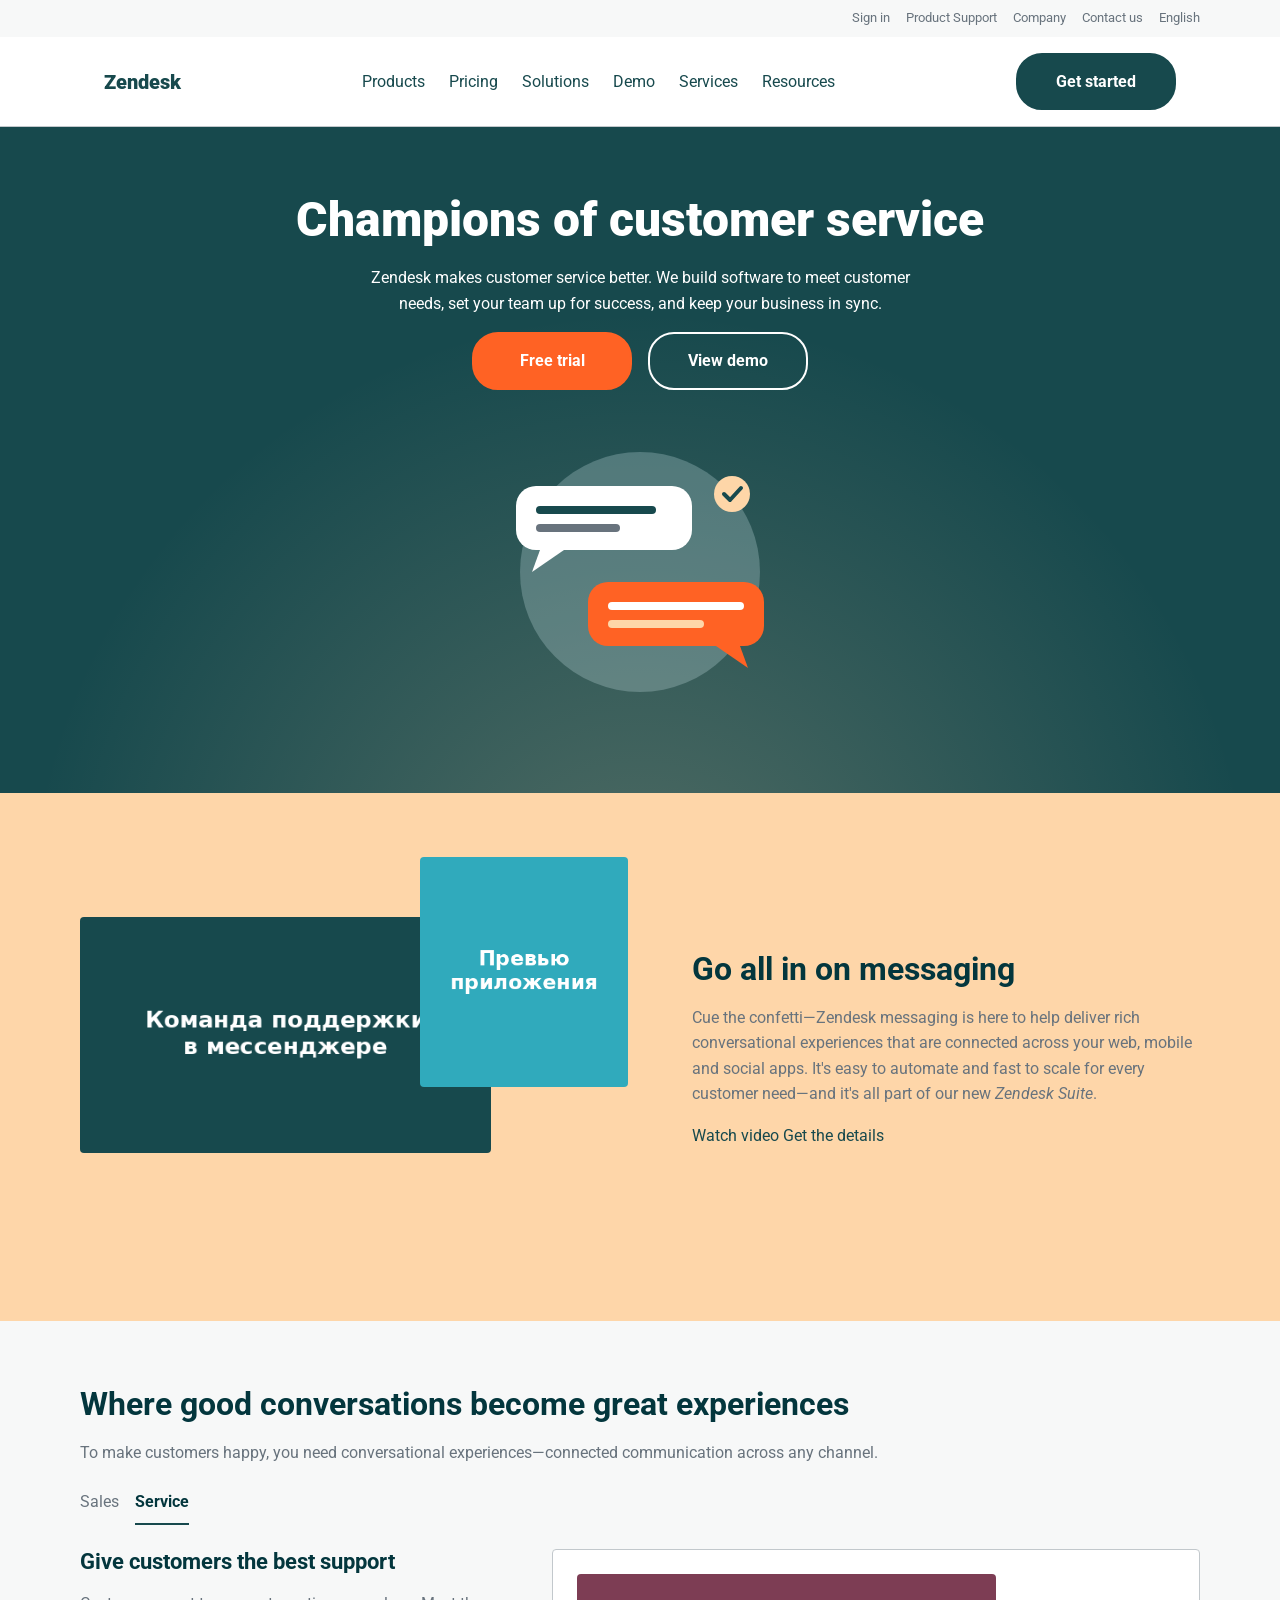
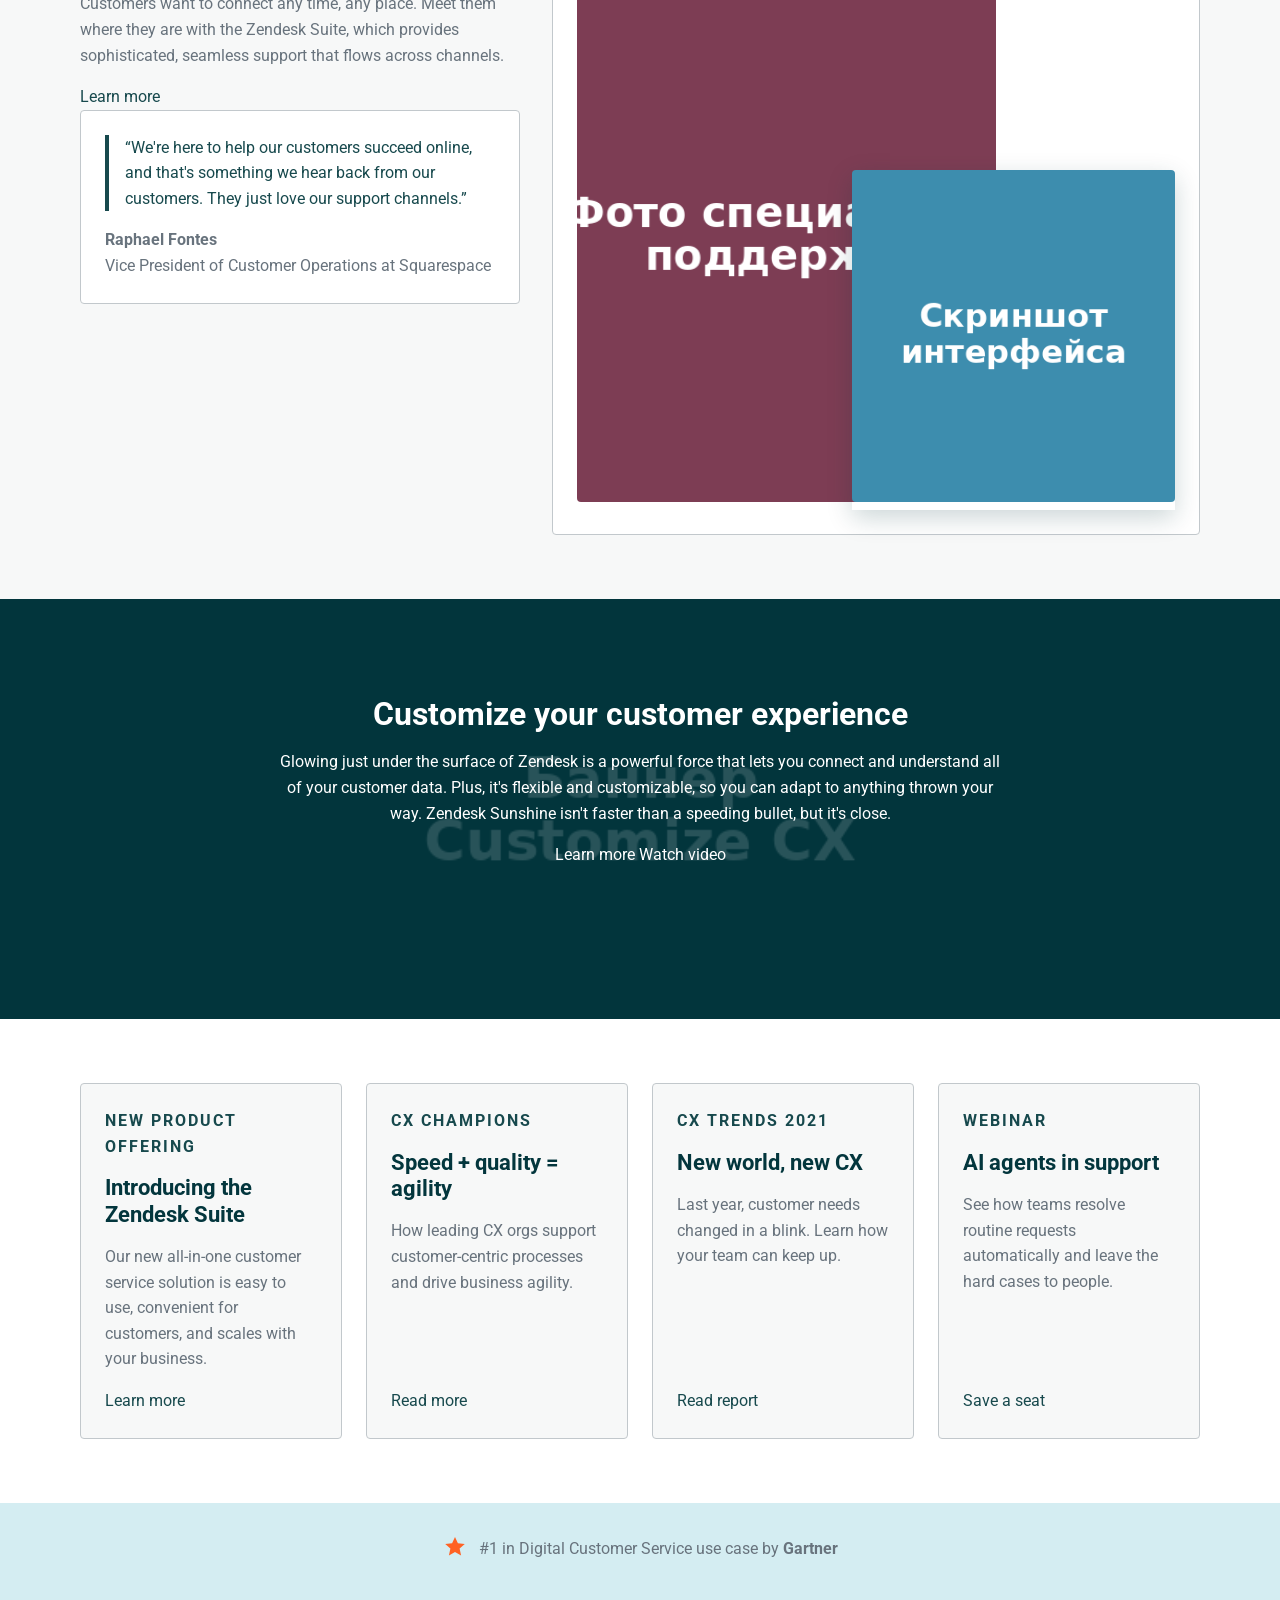
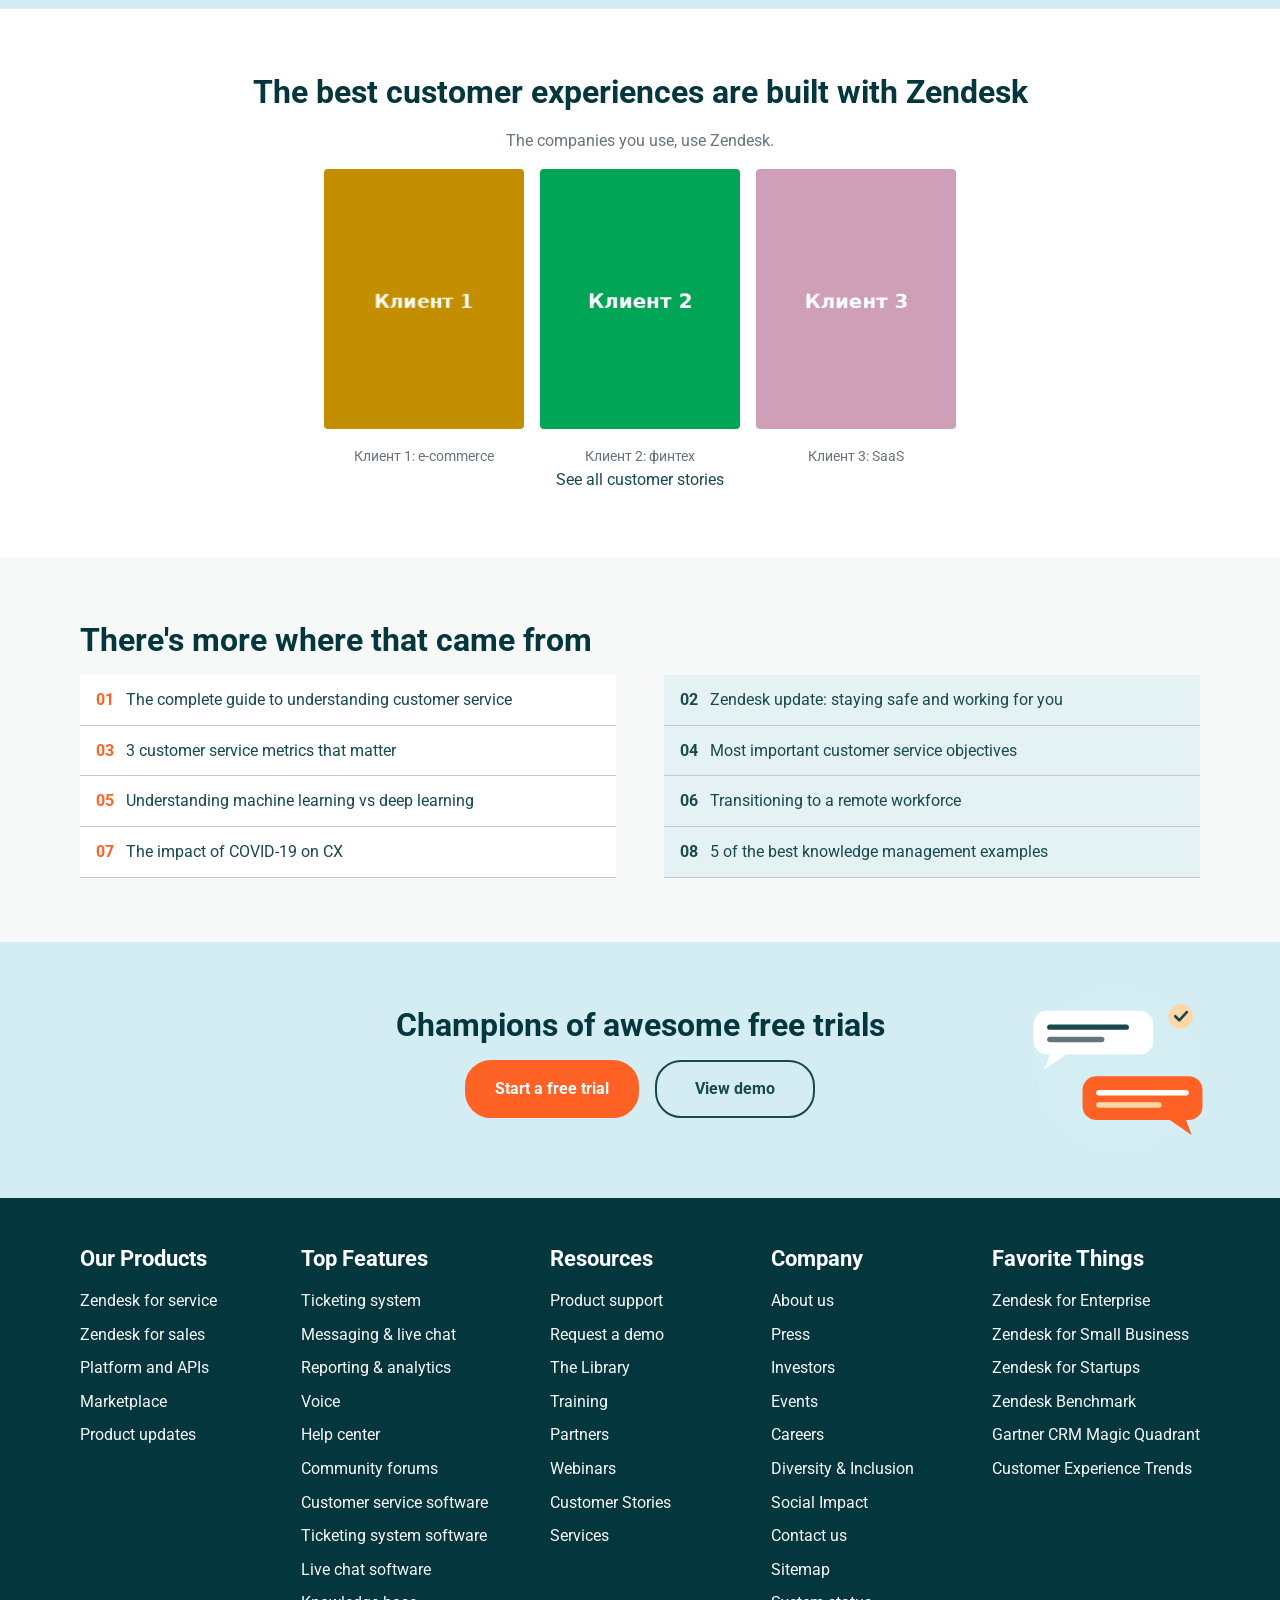
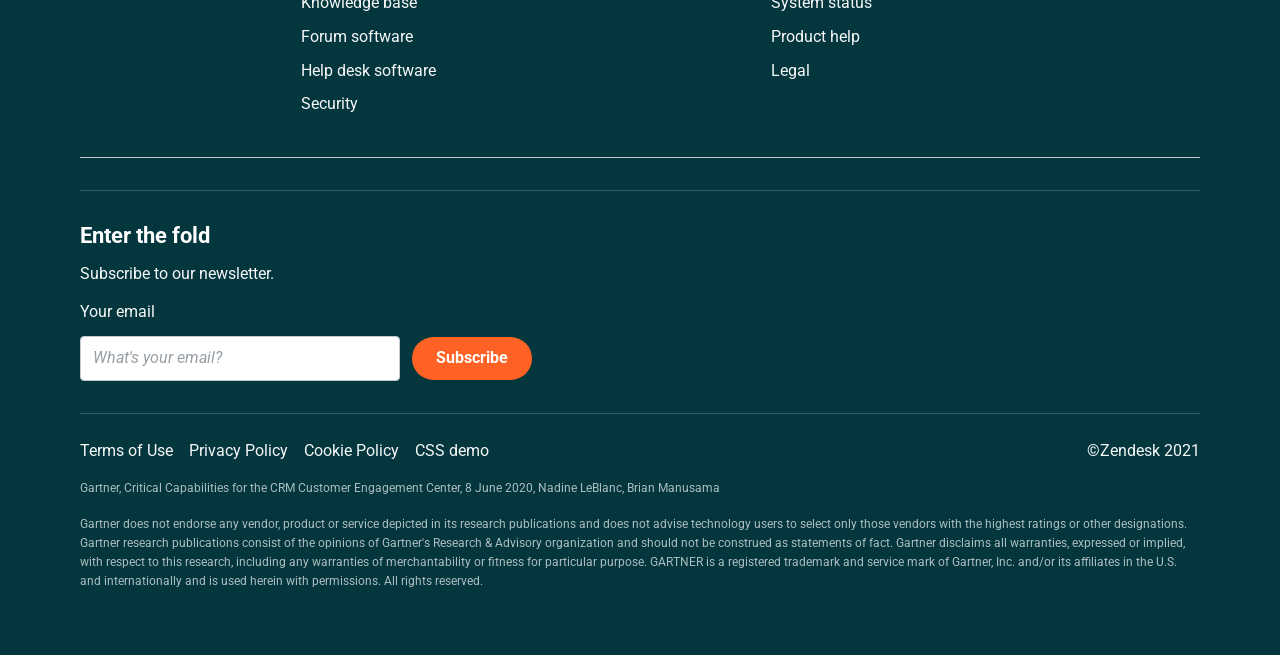
==== commit 449e14e6: "Lab 9: backgrounds, gradients, shadows, transitions, animations - background-color under every backg" ====
--- a/index.html
+++ b/index.html
@@ -180,6 +180,19 @@
           can keep up.
         </p>
         <a href="#">Read report</a>
+      </article>
+
+      <article class="card-loading">
+        <div class="loader" aria-hidden="true"></div>
+        <div class="card-content">
+          <p class="eyebrow">Webinar</p>
+          <h3>AI agents in support</h3>
+          <p>
+            See how teams resolve routine requests automatically and leave
+            the hard cases to people.
+          </p>
+          <a href="form.html">Save a seat</a>
+        </div>
       </article>
     </section>
 
@@ -344,6 +357,7 @@
       <a href="#">Terms of Use</a>
       <a href="#">Privacy Policy</a>
       <a href="#">Cookie Policy</a>
+      <a href="demo.html">CSS demo</a>
     </p>
 
     <p class="disclaimer">
--- a/css/style.css
+++ b/css/style.css
@@ -9,6 +9,11 @@
  *        object-fit and object-position.
  * Lab 7: links (anchors, mailto, tel, between pages), forms,
  *        footer pinned to the bottom (form.html).
+ * Lab 8: pseudo-classes (:visited, :hover, :active, :focus,
+ *        :checked, :required, :invalid, :nth-child) and pseudo-elements
+ *        (::selection, ::placeholder, ::before, ::after).
+ * Lab 9: backgrounds, gradients, shadows, transitions, transforms,
+ *        animations (loader card, demo.html).
  */
 
 :root {
@@ -89,11 +94,32 @@
 a {
   color: var(--color-primary);
   text-decoration: none;
+  transition: color 0.2s ease;
+}
+
+main a:visited:not(.button) {
+  color: hsl(186, 30%, 35%);
 }
 
 a:hover,
-a:focus {
+a:focus-visible {
   text-decoration: underline;
+  text-underline-offset: 0.2em;
+}
+
+a:not(.button):active {
+  color: var(--color-accent);
+}
+
+a:focus-visible {
+  outline: 2px solid var(--color-accent);
+  outline-offset: 2px;
+}
+
+/* выделение текста мышью */
+::selection {
+  background-color: var(--color-accent);
+  color: var(--color-white);
 }
 
 img {
@@ -137,12 +163,23 @@
   padding: 0.875rem 1.75rem;
   text-align: center;
   text-decoration: none;
+  transition: opacity 0.2s ease, transform 0.2s ease, box-shadow 0.2s ease;
 }
 
 .button:hover,
-.button:focus {
-  opacity: 0.9;
+.button:focus-visible {
+  opacity: 0.85;
   text-decoration: none;
+}
+
+.button:focus-visible {
+  outline: 3px solid var(--color-accent);
+  outline-offset: 3px;
+}
+
+.button:active {
+  opacity: 1;
+  transform: translateY(1px);
 }
 
 .button-secondary {
@@ -208,6 +245,33 @@
   padding: 0;
 }
 
+header nav ul a {
+  display: inline-block;
+  position: relative;
+}
+
+header nav ul a::after {
+  background-color: var(--color-accent);
+  bottom: -0.25rem;
+  content: "";
+  height: 2px;
+  left: 0;
+  position: absolute;
+  transform: scaleX(0);
+  transform-origin: left;
+  transition: transform 0.25s ease;
+  width: 100%;
+}
+
+header nav ul a:hover {
+  text-decoration: none;
+}
+
+header nav ul a:hover::after,
+header nav ul a:focus-visible::after {
+  transform: scaleX(1);
+}
+
 .logo {
   color: var(--color-primary);
   font-size: 1.25rem;
@@ -228,6 +292,7 @@
 
 #hero {
   background-color: var(--color-primary);
+  background-image: radial-gradient(circle at 50% 120%, hsla(32, 98%, 83%, 0.25), transparent 60%);
   min-height: 70vh;
   padding-bottom: 4rem;
   padding-top: 4rem;
@@ -442,10 +507,16 @@
   border: 1px solid var(--color-border);
   border-radius: var(--radius-sm);
   display: flex;
-  flex: 1 1 17.5rem;
+  flex: 1 1 15rem;
   flex-direction: column;
   min-height: 15rem;
   padding: 1.5rem;
+  transition: transform 0.25s ease, box-shadow 0.25s ease;
+}
+
+#highlights article:hover {
+  box-shadow: 0 0.75rem 1.5rem rgba(3, 54, 61, 0.15);
+  transform: translateY(-0.25rem);
 }
 
 #highlights article a {
@@ -523,6 +594,7 @@
 
 #blog ol {
   column-gap: 3rem;
+  counter-reset: post;
   display: flex;
   flex-wrap: wrap;
   list-style: none;
@@ -530,13 +602,33 @@
 }
 
 #blog li {
+  border-bottom: 1px solid var(--color-border);
+  counter-increment: post;
   flex: 1 1 calc(50% - 1.5rem);
   min-width: 17.5rem;
-}
-
-#blog li {
-  border-bottom: 1px solid var(--color-border);
-  padding: 0.75rem 0;
+  padding: 0.75rem 1rem;
+}
+
+#blog li::before {
+  content: counter(post, decimal-leading-zero);
+  font-weight: 700;
+  margin-right: 0.75rem;
+}
+
+#blog li:nth-child(odd) {
+  background-color: var(--color-white);
+}
+
+#blog li:nth-child(odd)::before {
+  color: var(--color-accent);
+}
+
+#blog li:nth-child(even) {
+  background-color: hsla(189, 52%, 89%, 0.5);
+}
+
+#blog li:nth-child(even)::before {
+  color: var(--color-primary);
 }
 
 /* CTA
@@ -544,6 +636,10 @@
 
 #cta-trial {
   background-color: var(--color-bg-blue);
+  background-image: url("../images/hero-illustration.svg");
+  background-position: right 5% center;
+  background-repeat: no-repeat;
+  background-size: auto 80%;
   padding-bottom: 4rem;
   padding-top: 4rem;
   text-align: center;
@@ -619,10 +715,12 @@
 }
 
 footer button {
+  transition: opacity 0.2s ease, transform 0.2s ease;
   background-color: var(--color-accent);
   border: 0;
   border-radius: var(--radius-lg);
   color: var(--color-white);
+  cursor: pointer;
   font-weight: 700;
   padding: 0.75rem 1.5rem;
 }
@@ -658,8 +756,20 @@
   padding-top: 4rem;
 }
 
+.form-page h1 {
+  text-shadow: 0 0.125rem 0 var(--color-bg-peach);
+}
+
 .form-page .lead {
   max-width: 60ch;
+}
+
+.form-actions .button:not(:disabled) {
+  box-shadow: 0 0.25rem 0.75rem rgba(3, 54, 61, 0.2);
+}
+
+.form-actions .button:not(:disabled):hover {
+  box-shadow: 0 0.5rem 1.25rem rgba(3, 54, 61, 0.25);
 }
 
 .signup-form {
@@ -669,6 +779,7 @@
 .signup-form fieldset {
   border: 1px solid var(--color-border);
   border-radius: var(--radius-sm);
+  box-shadow: 0 0.25rem 1rem rgba(3, 54, 61, 0.08);
   display: grid;
   gap: 1rem;
   margin: 0 0 1.5rem;
@@ -693,6 +804,7 @@
   border-radius: var(--radius-sm);
   font: inherit;
   padding: 0.75rem;
+  transition: border-color 0.2s ease, box-shadow 0.2s ease;
   width: 100%;
 }
 
@@ -703,6 +815,7 @@
 
 .signup-form .choice {
   border: 0;
+  box-shadow: none;
   display: flex;
   flex-wrap: wrap;
   gap: 0.5rem 1.5rem;
@@ -750,3 +863,297 @@
 .icon {
   flex-shrink: 0;
 }
+
+/* Form states (Lab 8)
+   ========================================================================== */
+
+.field input::placeholder,
+footer input::placeholder {
+  color: hsl(206, 7%, 62%);
+  font-style: italic;
+}
+
+.field input:hover {
+  border-color: var(--color-text);
+}
+
+.field input:focus {
+  border-color: var(--color-primary);
+  box-shadow: 0 0 0 3px rgba(23, 73, 77, 0.2);
+  outline: none;
+}
+
+/* обязательные поля: акцентная полоса слева */
+.field input:required {
+  border-left: 4px solid var(--color-accent);
+}
+
+/* ошибка показывается, только когда что-то уже введено */
+.field input:invalid:not(:placeholder-shown) {
+  border-color: hsl(0, 70%, 50%);
+  box-shadow: 0 0 0 3px hsla(0, 70%, 50%, 0.15);
+}
+
+.choice-item input {
+  accent-color: var(--color-accent);
+  cursor: pointer;
+  height: 1.125rem;
+  margin: 0;
+  width: 1.125rem;
+}
+
+.choice-item label {
+  cursor: pointer;
+}
+
+/* выбранные радиокнопки и чекбоксы: текст ярлыка выделен и вычеркнут */
+.choice-item input:checked + label {
+  color: var(--color-heading);
+  font-weight: 700;
+  text-decoration: line-through;
+  text-decoration-color: var(--color-accent);
+  text-decoration-thickness: 2px;
+}
+
+.choice-item input:focus-visible + label {
+  outline: 2px solid var(--color-accent);
+  outline-offset: 2px;
+}
+
+footer button:hover,
+footer button:focus-visible {
+  opacity: 0.85;
+}
+
+footer button:active {
+  transform: translateY(1px);
+}
+
+/* Loader card (Lab 9)
+   ========================================================================== */
+
+.card-loading {
+  position: relative;
+}
+
+.card-content {
+  animation: content-show 0.5s ease 3s both;
+  display: flex;
+  flex: 1;
+  flex-direction: column;
+}
+
+.loader {
+  align-items: center;
+  animation: loader-hide 0.5s ease 2.5s both;
+  display: flex;
+  inset: 0;
+  justify-content: center;
+  position: absolute;
+}
+
+.loader::before {
+  animation: spin 0.9s linear infinite;
+  border: 4px solid var(--color-bg-blue);
+  border-radius: 50%;
+  border-top-color: var(--color-accent);
+  content: "";
+  height: 3rem;
+  width: 3rem;
+}
+
+@keyframes spin {
+  to {
+    transform: rotate(360deg);
+  }
+}
+
+@keyframes loader-hide {
+  to {
+    opacity: 0;
+    visibility: hidden;
+  }
+}
+
+@keyframes content-show {
+  from {
+    opacity: 0;
+    transform: translateY(0.5rem);
+  }
+
+  to {
+    opacity: 1;
+    transform: none;
+  }
+}
+
+/* Demo page (demo.html)
+   ========================================================================== */
+
+.demo-page > section {
+  padding-bottom: 4rem;
+  padding-top: 4rem;
+}
+
+.demo-page h2 {
+  margin-top: 3rem;
+}
+
+.demo-grid {
+  display: flex;
+  flex-wrap: wrap;
+  gap: 1.5rem;
+}
+
+.demo-card {
+  background-color: var(--color-bg-light);
+  border: 1px solid var(--color-border);
+  border-radius: var(--radius-sm);
+  flex: 1 1 18rem;
+  padding: 1.5rem;
+}
+
+.demo-card code {
+  font-size: 0.8125rem;
+}
+
+.demo-stage {
+  align-items: center;
+  display: flex;
+  height: 12rem;
+  justify-content: center;
+  margin-bottom: 1rem;
+}
+
+.demo-box {
+  align-items: center;
+  border-radius: var(--radius-sm);
+  color: var(--color-white);
+  display: flex;
+  font-weight: 700;
+  height: 9rem;
+  justify-content: center;
+  width: 9rem;
+}
+
+.gradient-linear {
+  background-image: linear-gradient(135deg, #17494d, #ff6224);
+}
+
+.gradient-radial {
+  background-image: radial-gradient(circle at 30% 30%, #fed6a8, #ff6224 60%, #03363d);
+  border-radius: 50%;
+}
+
+.gradient-conic {
+  background-image: conic-gradient(from 90deg, #ff6224, #fed6a8, #d6eef2, #17494d, #ff6224);
+  border-radius: 50%;
+}
+
+.transform-rotate,
+.transform-skew,
+.transform-tilt {
+  background-color: var(--color-primary);
+  box-shadow: 0 0.75rem 1.5rem rgba(3, 54, 61, 0.25);
+}
+
+.transform-rotate {
+  transform: rotate(-12deg);
+}
+
+.transform-skew {
+  transform: skewX(-15deg) scale(0.85) translateX(1rem);
+}
+
+.transform-tilt {
+  background-image: linear-gradient(160deg, var(--color-primary), var(--color-heading));
+  transform: perspective(40rem) rotateX(25deg) rotateY(-30deg);
+  transition: transform 0.5s ease;
+}
+
+.demo-card:hover .transform-tilt {
+  transform: perspective(40rem) rotateX(0) rotateY(0);
+}
+
+.flip {
+  height: 9rem;
+  perspective: 50rem;
+  width: 9rem;
+}
+
+.flip-inner {
+  height: 100%;
+  position: relative;
+  transform-style: preserve-3d;
+  transition: transform 0.6s ease;
+}
+
+.flip:hover .flip-inner,
+.flip:focus-visible .flip-inner {
+  transform: rotateY(180deg);
+}
+
+.flip-face {
+  align-items: center;
+  backface-visibility: hidden;
+  border-radius: var(--radius-sm);
+  color: var(--color-white);
+  display: flex;
+  font-weight: 700;
+  inset: 0;
+  justify-content: center;
+  position: absolute;
+}
+
+.flip-front {
+  background-color: var(--color-primary);
+}
+
+.flip-back {
+  background-color: var(--color-accent);
+  transform: rotateY(180deg);
+}
+
+.transition-color {
+  background-color: var(--color-primary);
+  cursor: pointer;
+  transition: background-color 0.3s ease, transform 0.3s ease;
+}
+
+.transition-color:hover {
+  background-color: var(--color-accent);
+  transform: scale(1.1);
+}
+
+.progress {
+  background-color: var(--color-bg-blue);
+  border-radius: var(--radius-lg);
+  height: 1rem;
+  overflow: hidden;
+  width: 100%;
+}
+
+.progress-bar {
+  background-image: linear-gradient(90deg, var(--color-primary), var(--color-accent));
+  height: 100%;
+  transition: width 1.2s cubic-bezier(0.65, 0, 0.35, 1) 0.2s;
+  width: 20%;
+}
+
+.demo-card:hover .progress-bar,
+.progress:focus-visible .progress-bar {
+  width: 100%;
+}
+
+/* Reduced motion
+   ========================================================================== */
+
+@media (prefers-reduced-motion: reduce) {
+  *,
+  *::before,
+  *::after {
+    animation-duration: 0.01ms !important;
+    animation-iteration-count: 1 !important;
+    transition-duration: 0.01ms !important;
+  }
+}
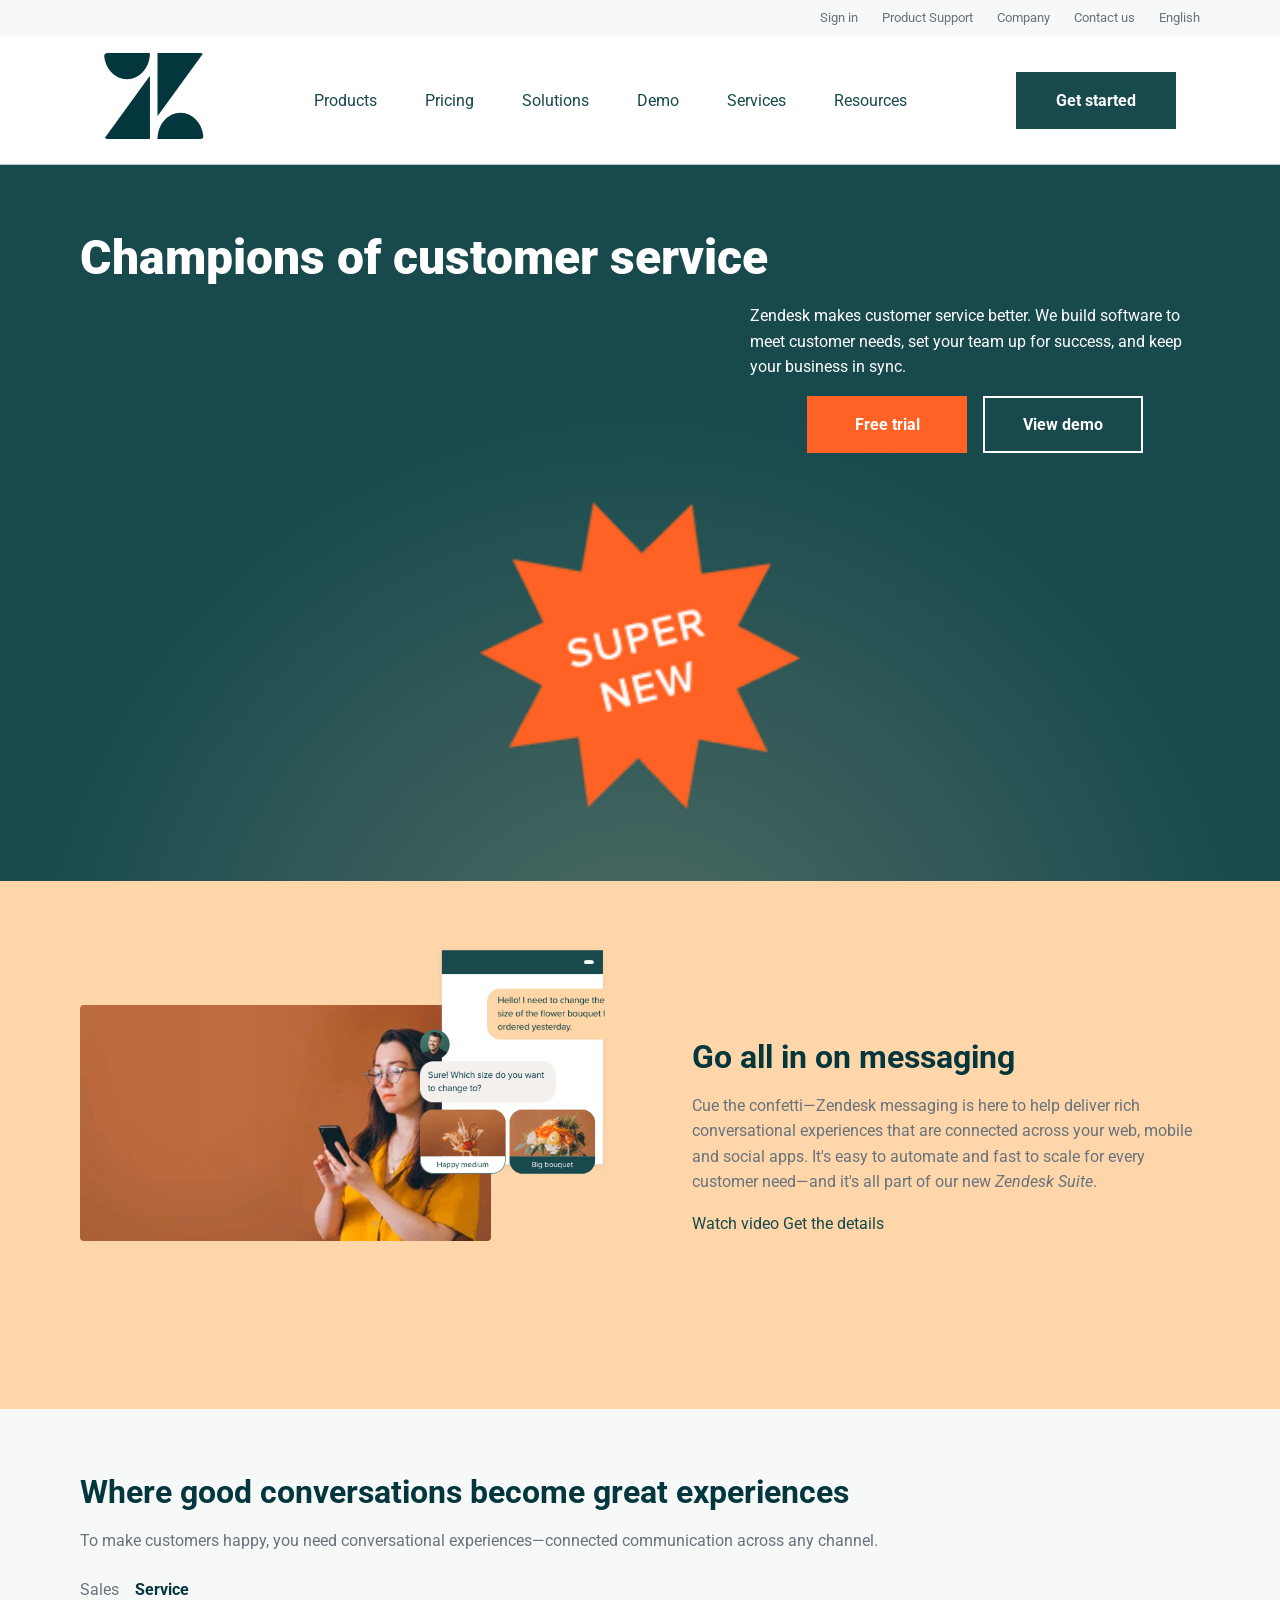
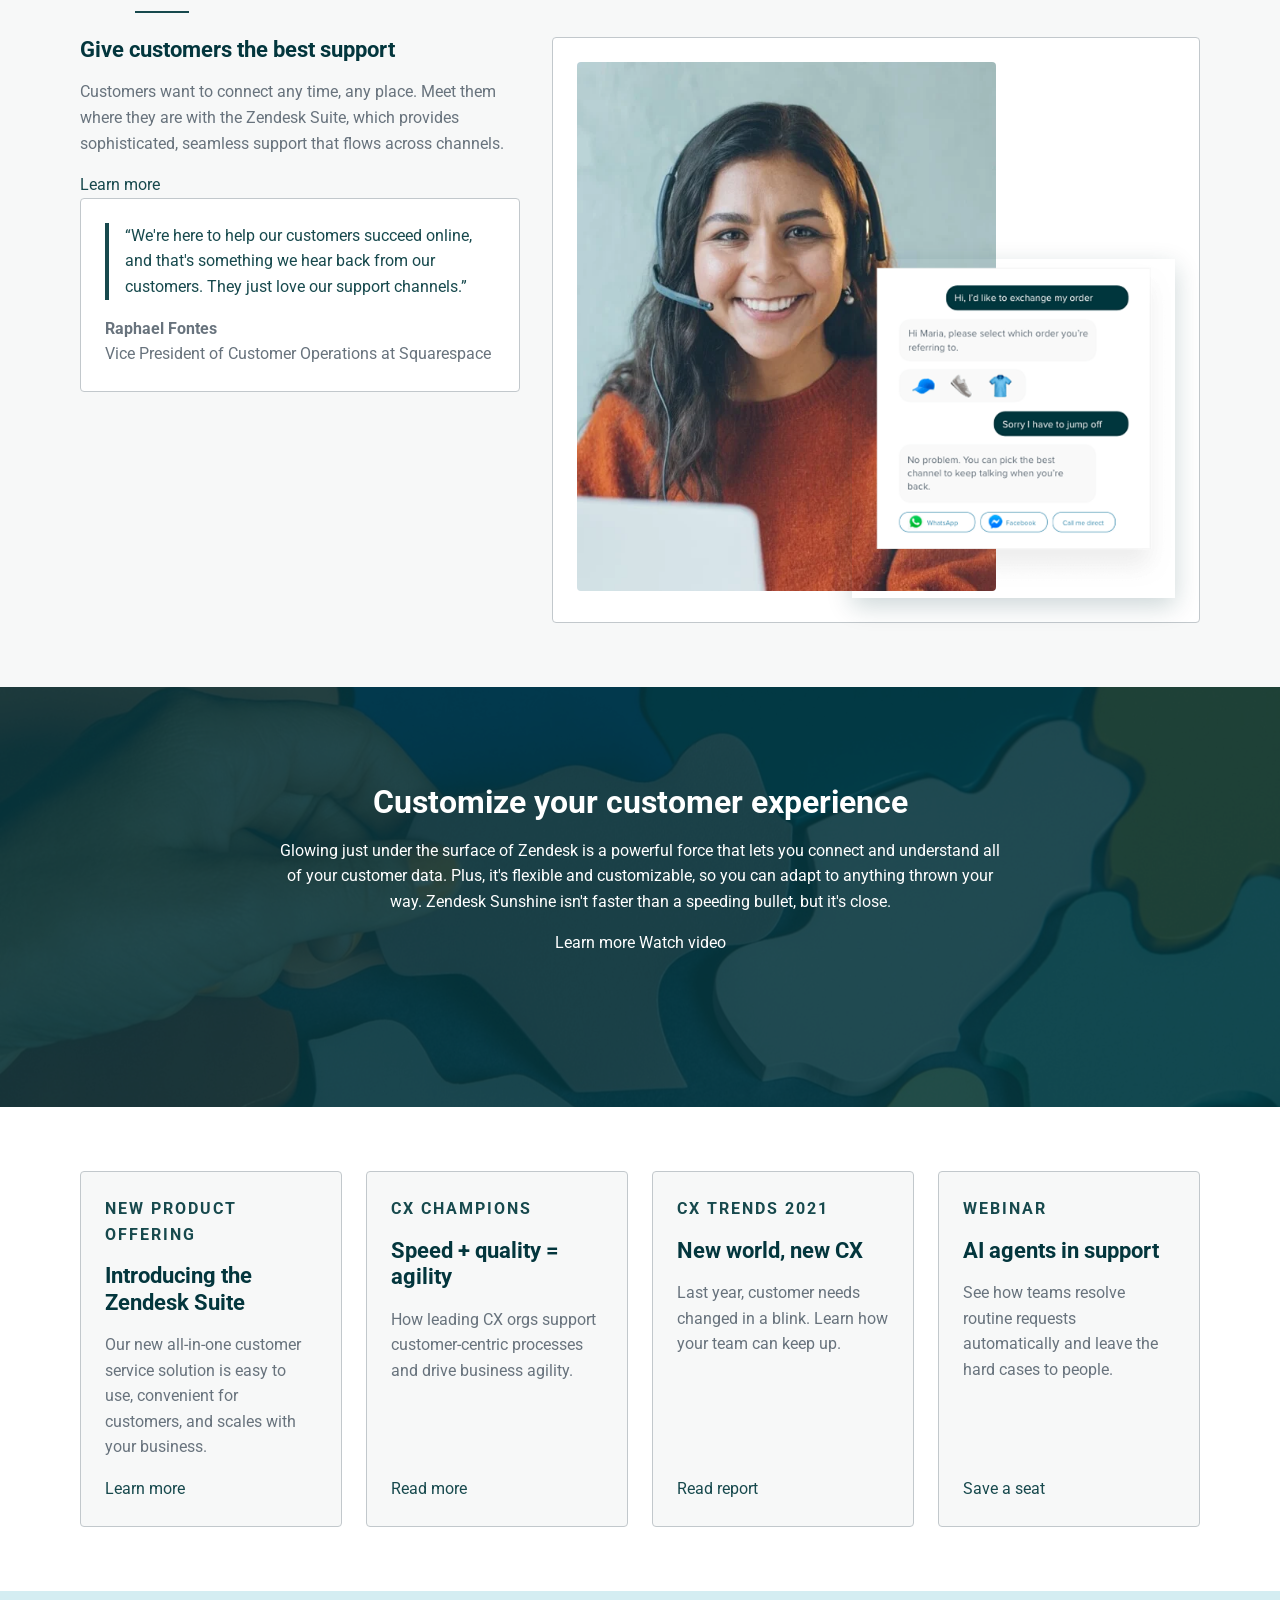
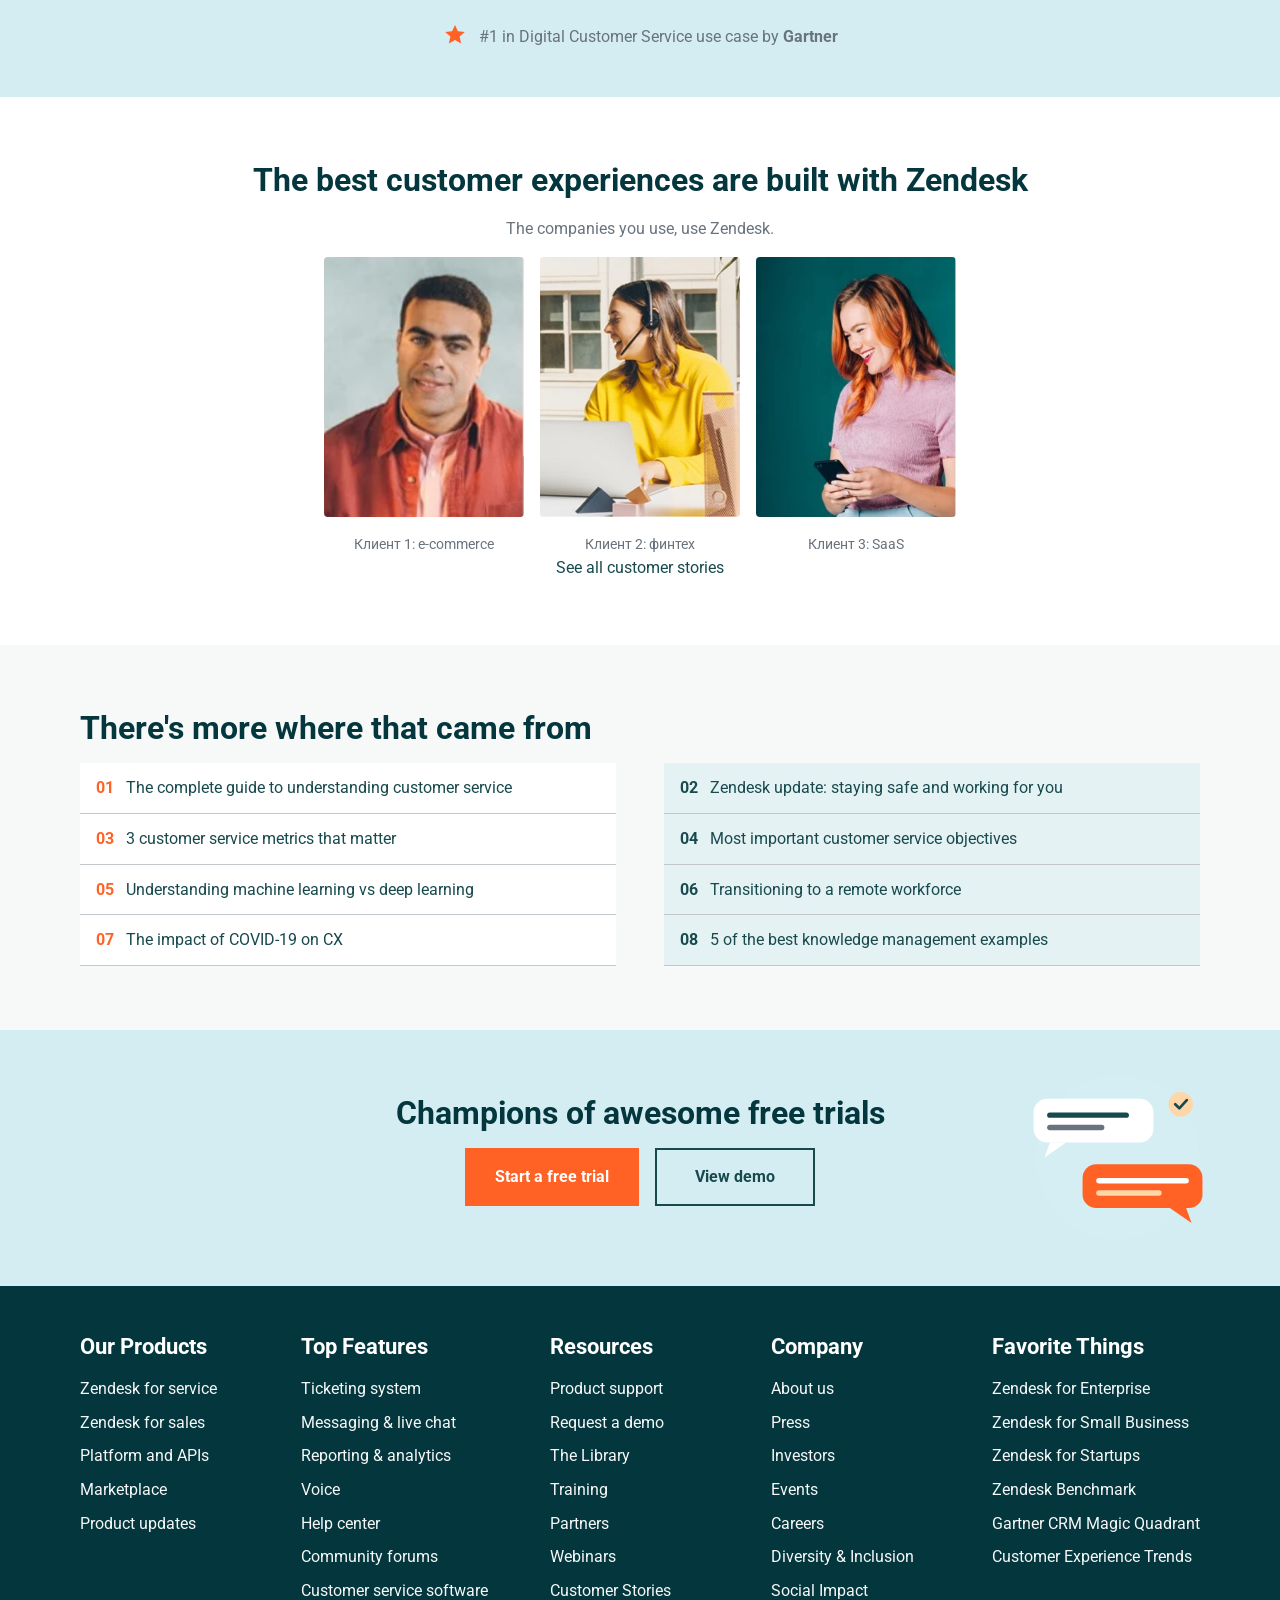
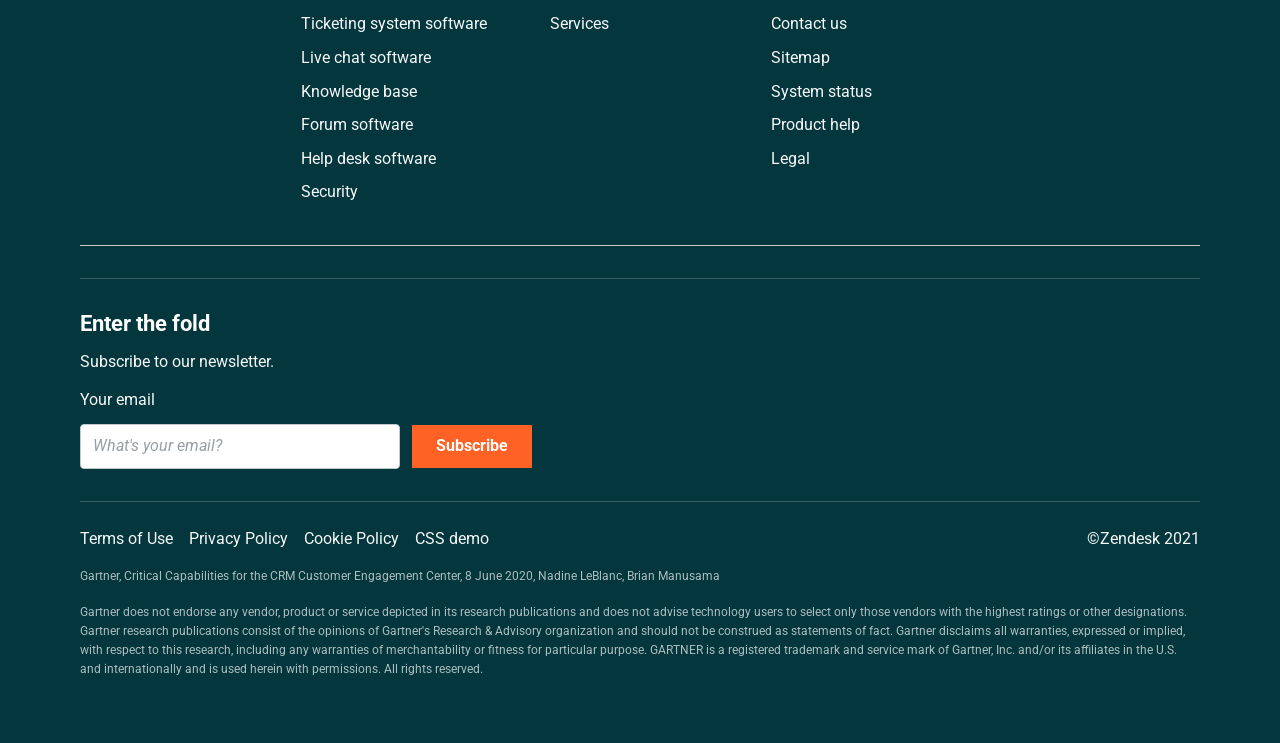
==== commit a55ddf42: "pre-final" ====
--- a/index.html
+++ b/index.html
@@ -22,7 +22,7 @@
     </p>
 
     <nav aria-label="Основная навигация">
-      <a href="index.html" class="logo">Zendesk</a>
+      <a href="index.html" class="logo"><img src="images_new/logo.svg" alt="Zendesk" width="100" height="100"></a>
       <ul>
         <li><a href="#messaging">Products</a></li>
         <li><a href="#cta-trial">Pricing</a></li>
@@ -48,19 +48,17 @@
         <a href="#" class="button button-secondary">View demo</a>
       </p>
       <figure>
-        <img src="images/hero-illustration.svg" alt="Иллюстрация: диалог клиента и оператора поддержки" width="320" height="300">
+        <img src="images_new/image 3.png" alt="Иллюстрация: диалог клиента и оператора поддержки" width="320" height="300">
       </figure>
     </section>
 
     <section id="messaging" aria-labelledby="messaging-heading">
       <figure>
         <picture>
-          <source srcset="images/messaging-team.webp" type="image/webp">
-          <img src="images/messaging-team.png" alt="Команда поддержки отвечает клиентам через мессенджер" width="466" height="267" loading="lazy" decoding="async">
+          <img src="images_new/image 2.png" alt="Команда поддержки отвечает клиентам через мессенджер" width="466" height="267" loading="lazy" decoding="async">
         </picture>
         <picture>
-          <source srcset="images/messaging-app-preview.webp" type="image/webp">
-          <img src="images/messaging-app-preview.png" alt="Превью мобильного приложения с чатом поддержки" width="316" height="348" loading="lazy" decoding="async">
+          <img src="images_new/image 1.png" alt="Превью мобильного приложения с чатом поддержки" width="316" height="348" loading="lazy" decoding="async">
         </picture>
       </figure>
       <div class="messaging-text">
@@ -119,12 +117,10 @@
 
         <figure>
           <picture>
-            <source srcset="images/support-hero.webp" type="image/webp">
-            <img src="images/support-hero.png" alt="Специалист службы поддержки за работой" width="400" height="505" loading="lazy" decoding="async">
+            <img src="images_new/image 4.png" alt="Специалист службы поддержки за работой" width="400" height="505" loading="lazy" decoding="async">
           </picture>
           <picture>
-            <source srcset="images/support-app.webp" type="image/webp">
-            <img src="images/support-app.png" alt="Скриншот интерфейса чата поддержки" width="350" height="360" loading="lazy" decoding="async">
+            <img src="images_new/image 5.png" alt="Скриншот интерфейса чата поддержки" width="350" height="360" loading="lazy" decoding="async">
           </picture>
         </figure>
       </div>
@@ -133,8 +129,7 @@
     <section id="customize" aria-labelledby="customize-heading">
       <figure>
         <picture>
-          <source srcset="images/customize-banner.webp" type="image/webp">
-          <img src="images/customize-banner.png" alt="" width="800" height="356" loading="lazy" decoding="async">
+          <img src="images_new/Rectangle.png" alt="" width="800" height="356" loading="lazy" decoding="async">
         </picture>
       </figure>
       <h2 id="customize-heading">Customize your customer experience</h2>
@@ -213,8 +208,7 @@
         <li>
           <figure>
             <picture>
-              <source srcset="images/customer-photo-1.webp" type="image/webp">
-              <img src="images/customer-photo-1.png" alt="Представитель компании-клиента 1" width="159" height="206" loading="lazy" decoding="async">
+              <img src="images_new/image 6.png" alt="Представитель компании-клиента 1" width="159" height="206" loading="lazy" decoding="async">
             </picture>
             <figcaption>Клиент 1: e-commerce</figcaption>
           </figure>
@@ -222,8 +216,7 @@
         <li>
           <figure>
             <picture>
-              <source srcset="images/customer-photo-2.webp" type="image/webp">
-              <img src="images/customer-photo-2.png" alt="Представитель компании-клиента 2" width="300" height="389" loading="lazy" decoding="async">
+              <img src="images_new/image 7.png" alt="Представитель компании-клиента 2" width="300" height="389" loading="lazy" decoding="async">
             </picture>
             <figcaption>Клиент 2: финтех</figcaption>
           </figure>
@@ -231,8 +224,7 @@
         <li>
           <figure>
             <picture>
-              <source srcset="images/customer-photo-3.webp" type="image/webp">
-              <img src="images/customer-photo-3.png" alt="Представитель компании-клиента 3" width="263" height="342" loading="lazy" decoding="async">
+              <img src="images_new/image 8.png" alt="Представитель компании-клиента 3" width="263" height="342" loading="lazy" decoding="async">
             </picture>
             <figcaption>Клиент 3: SaaS</figcaption>
           </figure>
--- a/css/style.css
+++ b/css/style.css
@@ -30,7 +30,7 @@
   --color-line-light: rgba(255, 255, 255, 0.2);
   --color-text-muted: hsla(180, 8%, 97%, 0.7);
   --radius-sm: 4px;
-  --radius-lg: 1.625rem;
+  --radius-lg: 0rem;
   --content-width: 70rem;
   --gutter: 1.5rem;
 }
@@ -215,7 +215,7 @@
   display: flex;
   flex-wrap: wrap;
   font-size: 0.8125rem;
-  gap: 1rem;
+  gap: 1.5rem;
   justify-content: flex-end;
   margin: 0;
   padding: 0.5rem max(var(--gutter), calc((100% - var(--content-width)) / 2));
@@ -239,7 +239,7 @@
 
 header nav ul {
   display: flex;
-  gap: 1.5rem;
+  gap: 3rem;
   list-style: none;
   margin: 0;
   padding: 0;
@@ -296,11 +296,11 @@
   min-height: 70vh;
   padding-bottom: 4rem;
   padding-top: 4rem;
-  text-align: center;
+  text-align: left;
 }
 
 #hero figure {
-  margin: 2rem auto 0;
+  margin: 3rem auto 0;
   max-width: 20rem;
 }
 
@@ -308,11 +308,15 @@
 #hero p {
   color: var(--color-white);
 }
+#hero h1 {
+  text-align: left;
+}
 
 #hero p {
-  margin-left: auto;
-  margin-right: auto;
-  max-width: 60ch;
+  text-align: left;
+  margin-left:  auto;
+  margin-right: 30rem auto;
+  max-width: 50ch;
 }
 
 .actions {
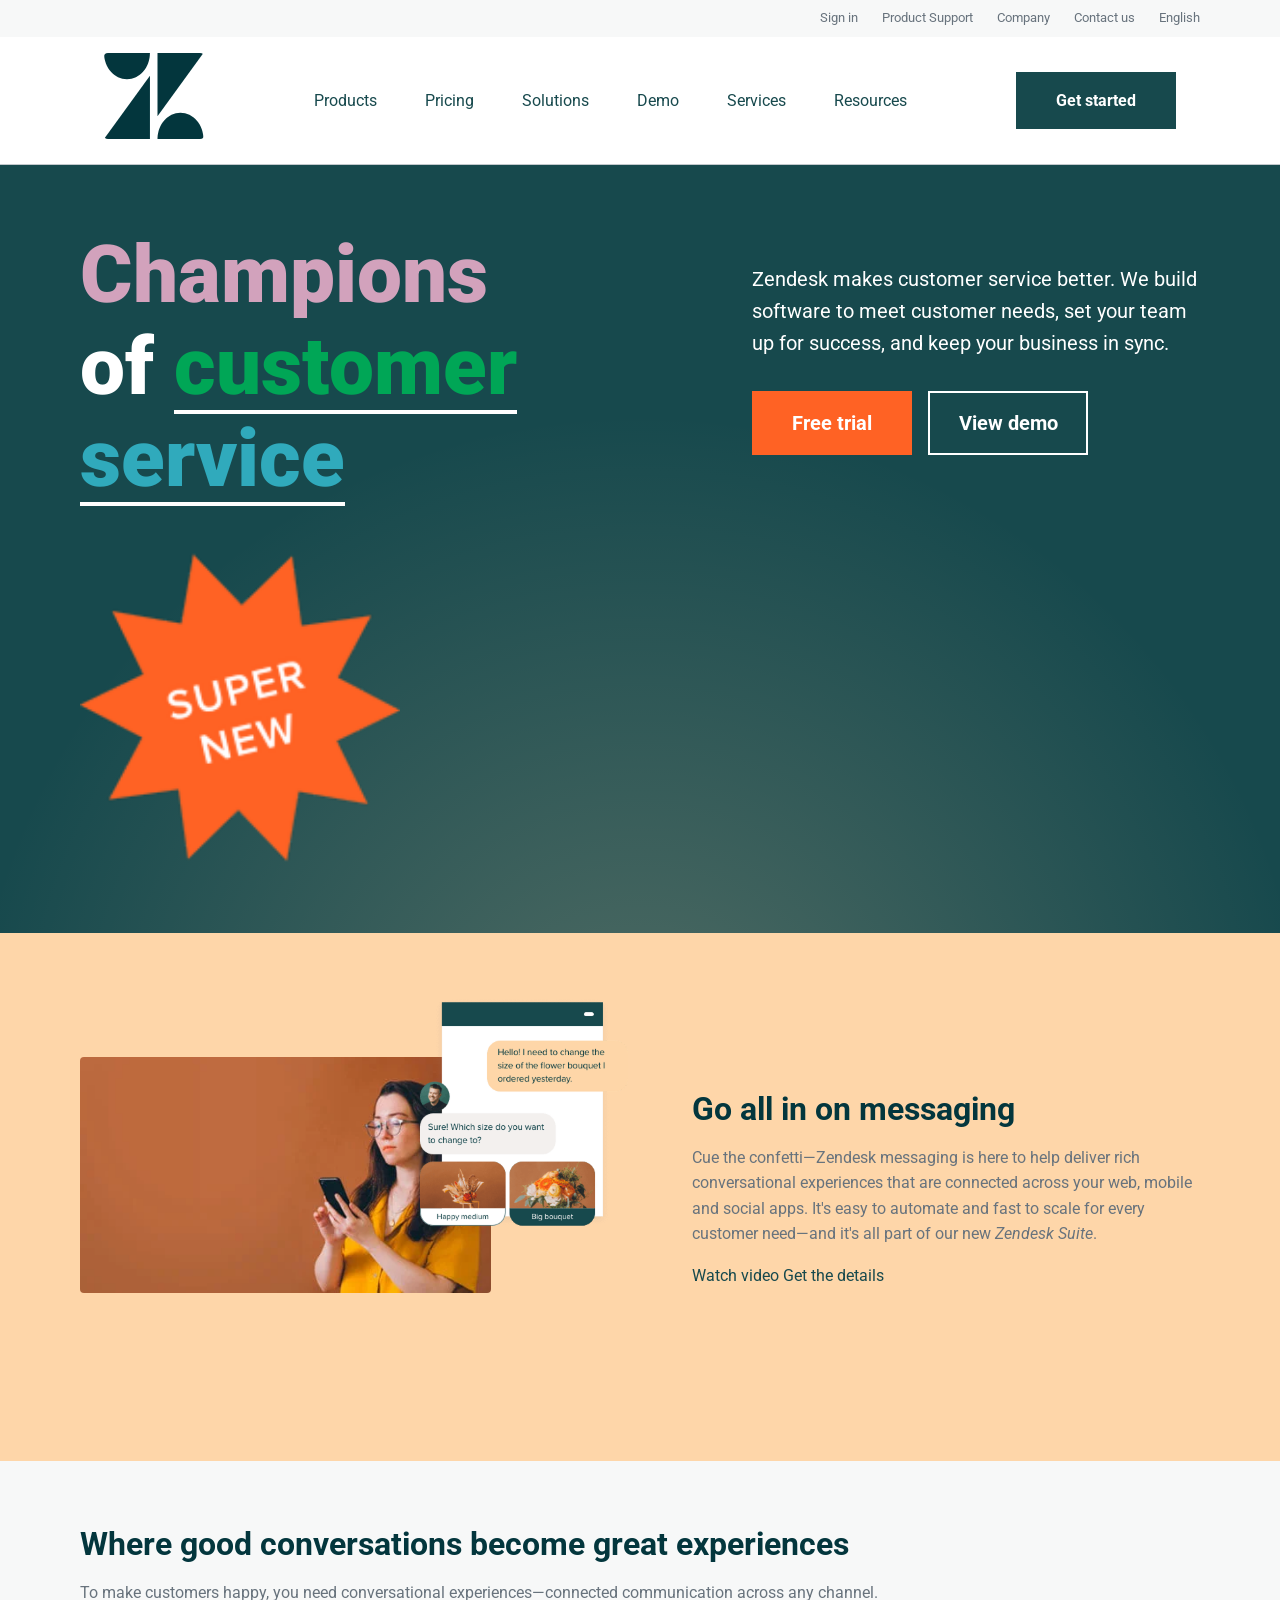
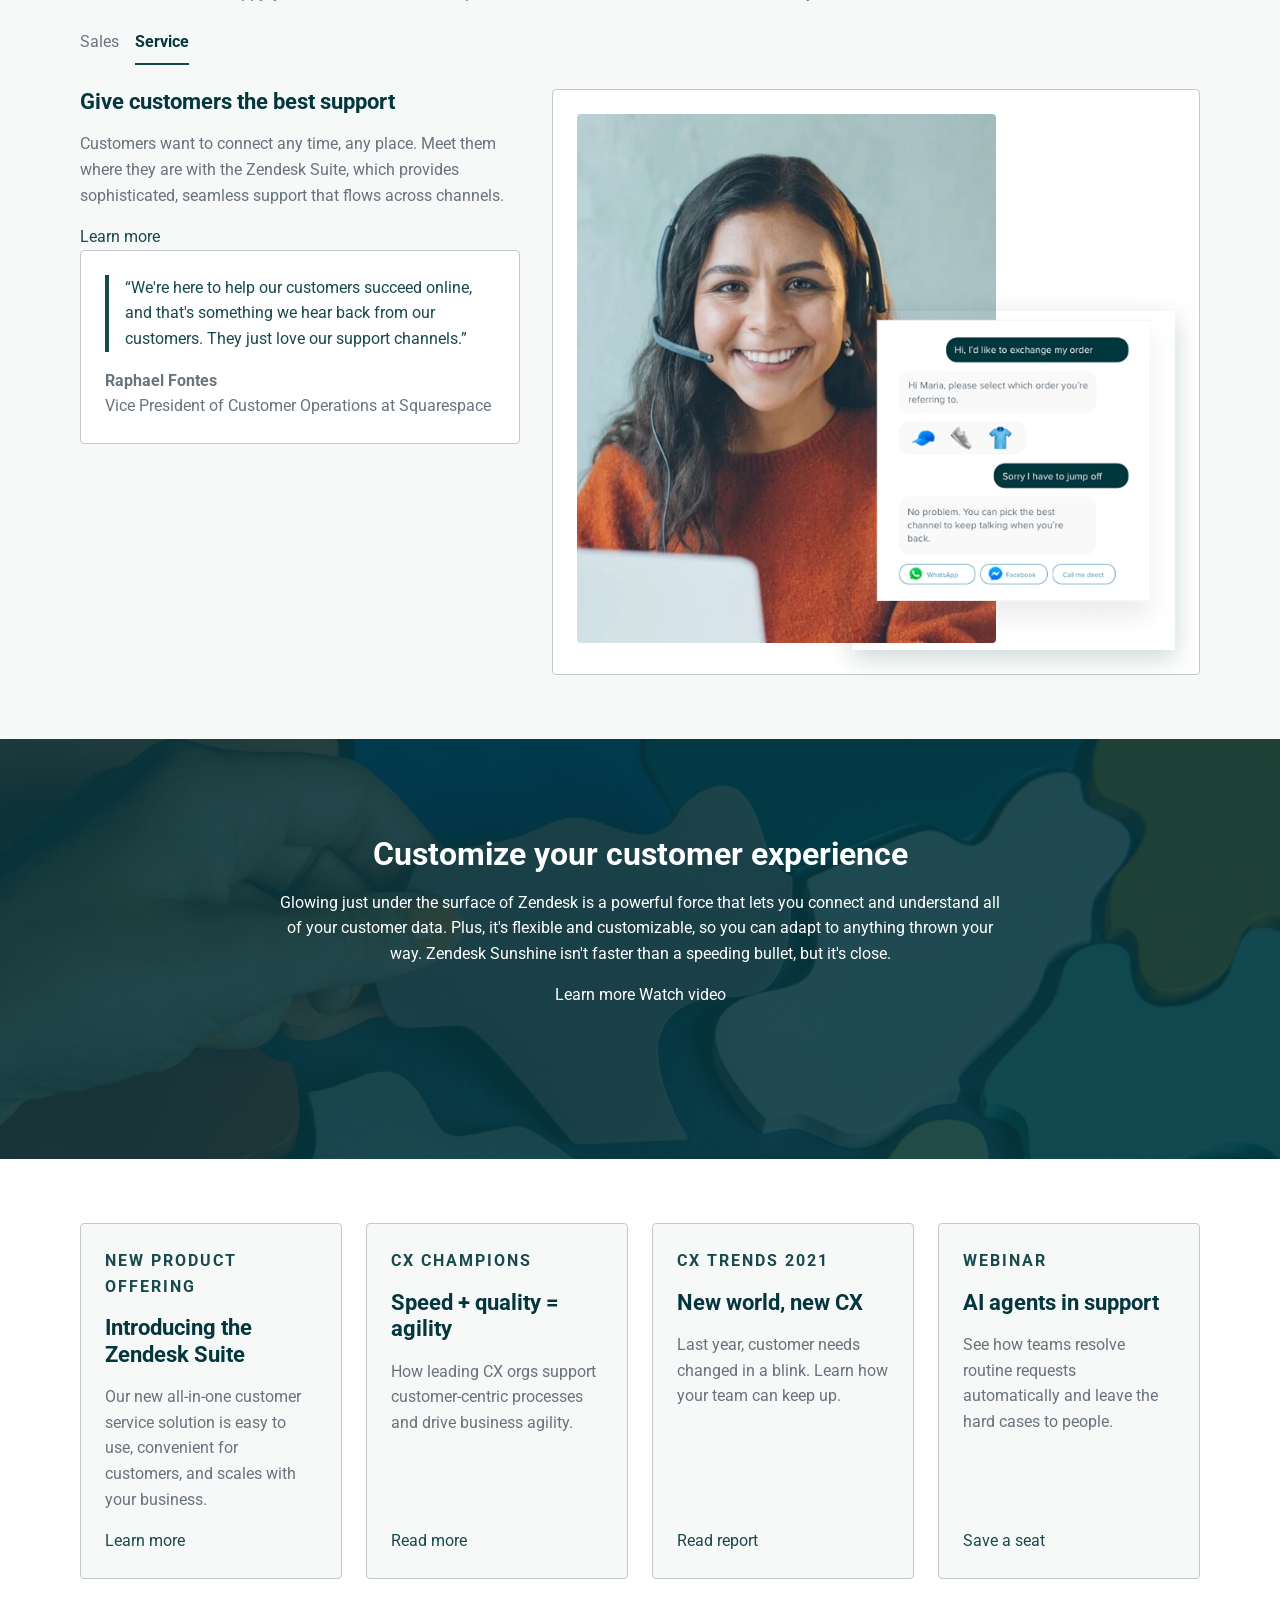
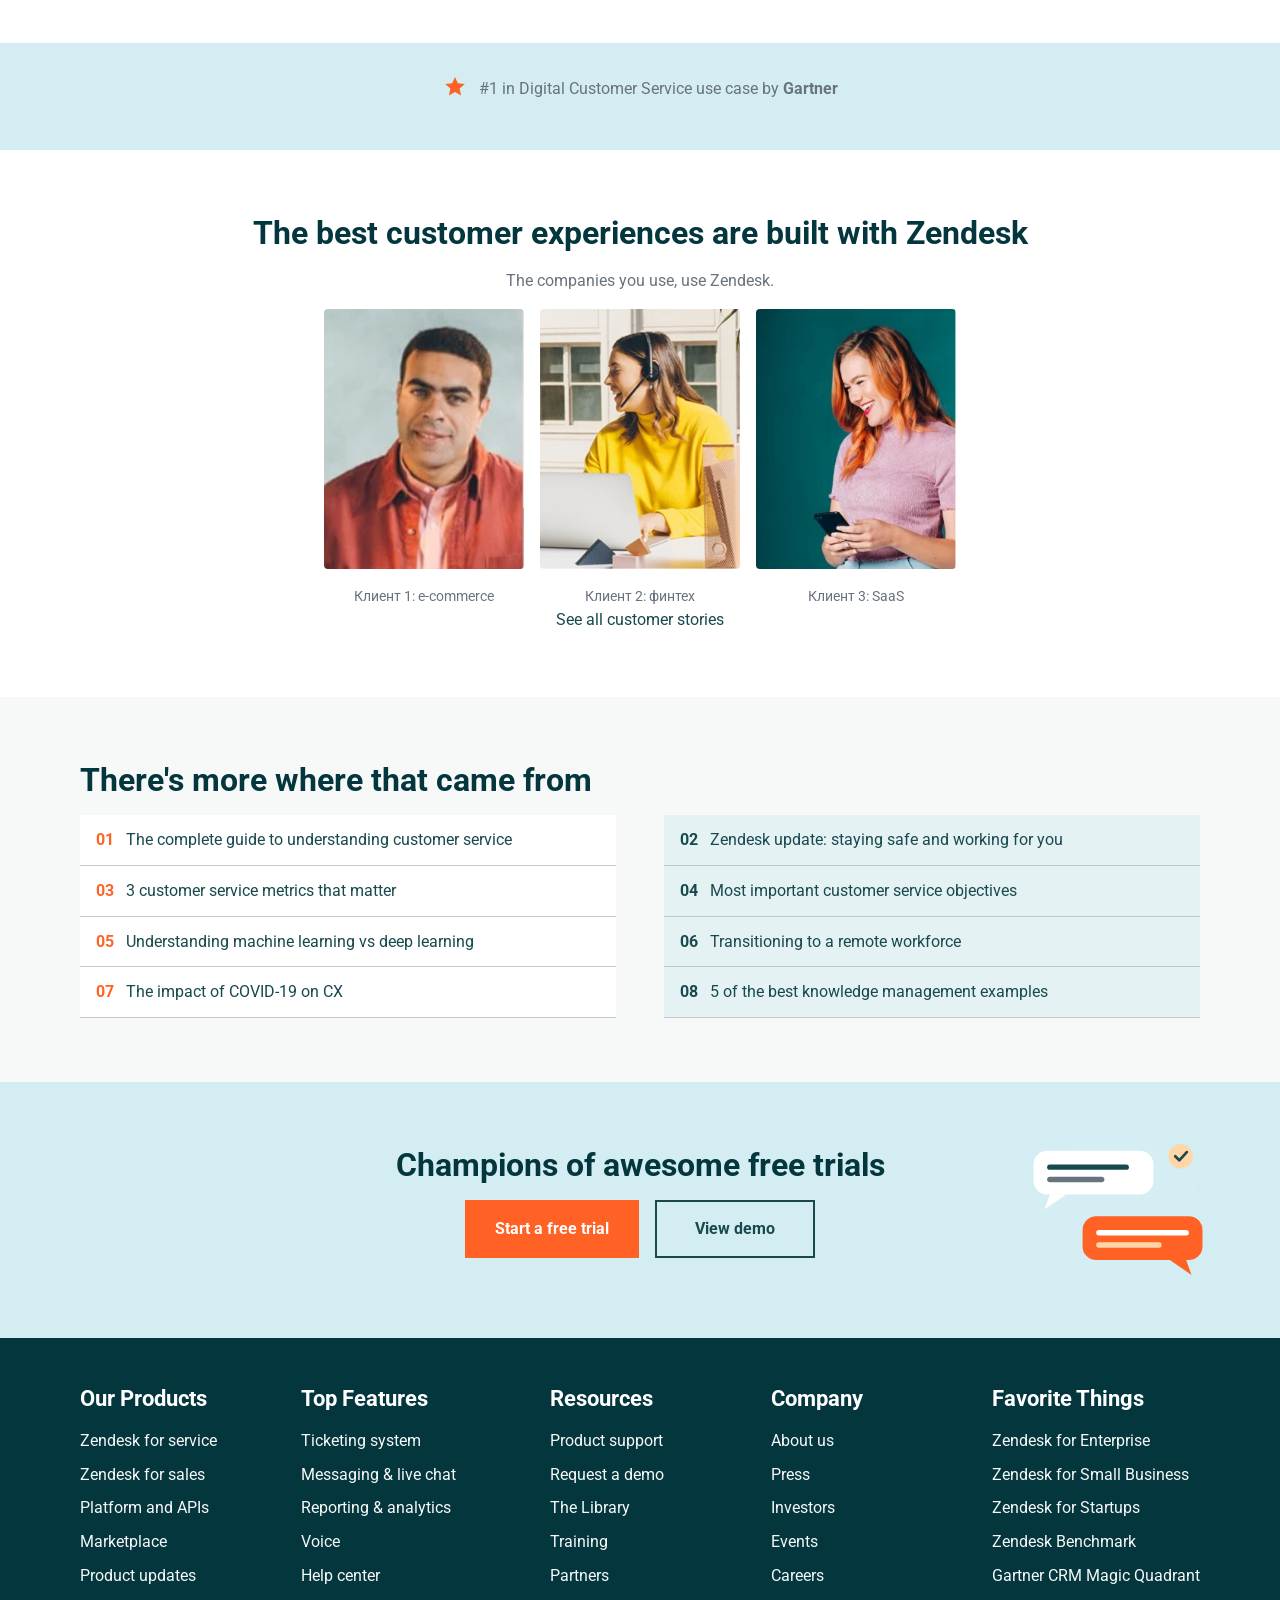
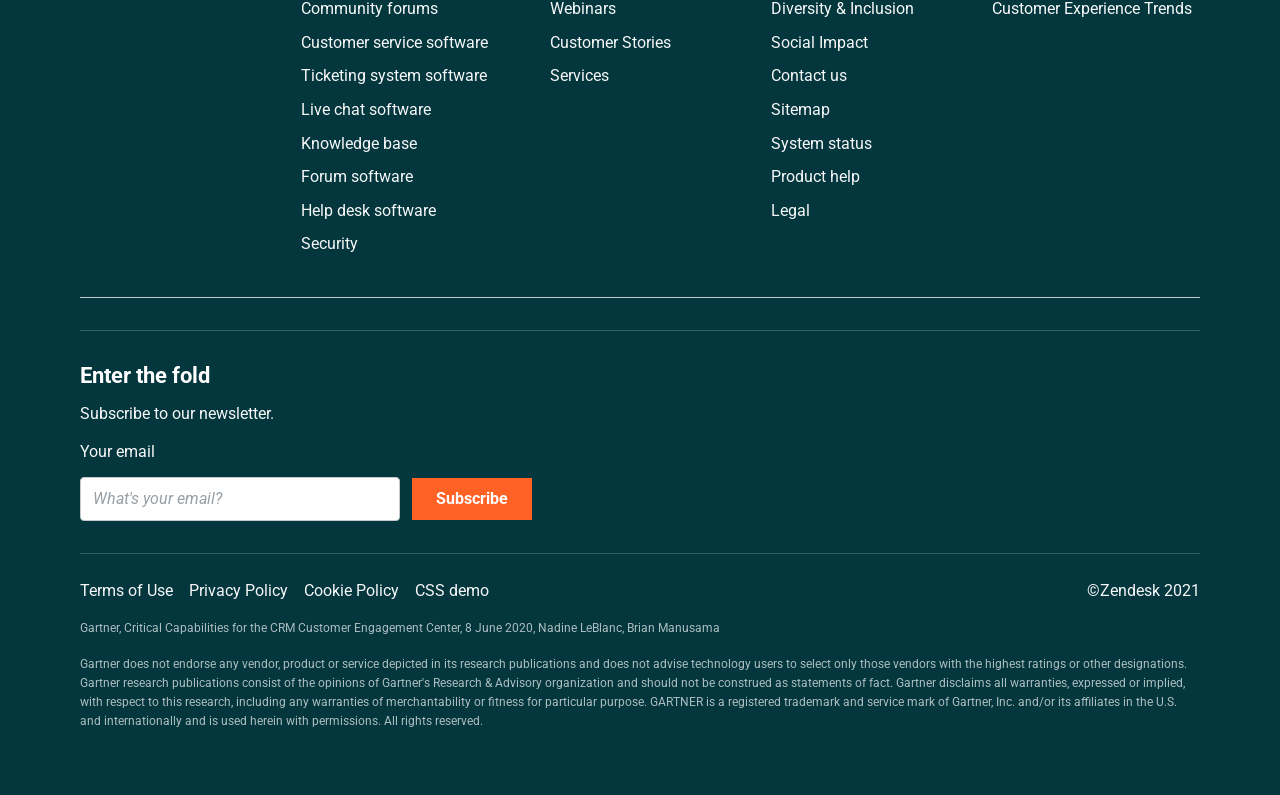
==== commit 7bff4891: "Hero as in mockup, image names without spaces" ====
--- a/index.html
+++ b/index.html
@@ -37,28 +37,34 @@
 
   <main>
     <section id="hero" aria-labelledby="hero-heading">
-      <h1 id="hero-heading">Champions of customer service</h1>
-      <p>
-        Zendesk makes customer service better. We build software to meet
-        customer needs, set your team up for success, and keep your business
-        in sync.
-      </p>
-      <p class="actions">
-        <a href="form.html" class="button button-primary">Free trial</a>
-        <a href="#" class="button button-secondary">View demo</a>
-      </p>
+      <h1 id="hero-heading">
+        <span class="hero-pink">Champions</span><br>
+        of <span class="hero-green hero-underline">customer</span><br>
+        <span class="hero-blue hero-underline">service</span>
+      </h1>
+      <div class="hero-text">
+        <p>
+          Zendesk makes customer service better. We build software to meet
+          customer needs, set your team up for success, and keep your business
+          in sync.
+        </p>
+        <p class="actions">
+          <a href="form.html" class="button button-primary">Free trial</a>
+          <a href="#" class="button button-secondary">View demo</a>
+        </p>
+      </div>
       <figure>
-        <img src="images_new/image 3.png" alt="Иллюстрация: диалог клиента и оператора поддержки" width="320" height="300">
+        <img src="images_new/image-3.png" alt="Иллюстрация: диалог клиента и оператора поддержки" width="320" height="300">
       </figure>
     </section>
 
     <section id="messaging" aria-labelledby="messaging-heading">
       <figure>
         <picture>
-          <img src="images_new/image 2.png" alt="Команда поддержки отвечает клиентам через мессенджер" width="466" height="267" loading="lazy" decoding="async">
+          <img src="images_new/image-2.png" alt="Команда поддержки отвечает клиентам через мессенджер" width="466" height="267" loading="lazy" decoding="async">
         </picture>
         <picture>
-          <img src="images_new/image 1.png" alt="Превью мобильного приложения с чатом поддержки" width="316" height="348" loading="lazy" decoding="async">
+          <img src="images_new/image-1.png" alt="Превью мобильного приложения с чатом поддержки" width="316" height="348" loading="lazy" decoding="async">
         </picture>
       </figure>
       <div class="messaging-text">
@@ -117,10 +123,10 @@
 
         <figure>
           <picture>
-            <img src="images_new/image 4.png" alt="Специалист службы поддержки за работой" width="400" height="505" loading="lazy" decoding="async">
+            <img src="images_new/image-4.png" alt="Специалист службы поддержки за работой" width="400" height="505" loading="lazy" decoding="async">
           </picture>
           <picture>
-            <img src="images_new/image 5.png" alt="Скриншот интерфейса чата поддержки" width="350" height="360" loading="lazy" decoding="async">
+            <img src="images_new/image-5.png" alt="Скриншот интерфейса чата поддержки" width="350" height="360" loading="lazy" decoding="async">
           </picture>
         </figure>
       </div>
@@ -208,7 +214,7 @@
         <li>
           <figure>
             <picture>
-              <img src="images_new/image 6.png" alt="Представитель компании-клиента 1" width="159" height="206" loading="lazy" decoding="async">
+              <img src="images_new/image-6.png" alt="Представитель компании-клиента 1" width="159" height="206" loading="lazy" decoding="async">
             </picture>
             <figcaption>Клиент 1: e-commerce</figcaption>
           </figure>
@@ -216,7 +222,7 @@
         <li>
           <figure>
             <picture>
-              <img src="images_new/image 7.png" alt="Представитель компании-клиента 2" width="300" height="389" loading="lazy" decoding="async">
+              <img src="images_new/image-7.png" alt="Представитель компании-клиента 2" width="300" height="389" loading="lazy" decoding="async">
             </picture>
             <figcaption>Клиент 2: финтех</figcaption>
           </figure>
@@ -224,7 +230,7 @@
         <li>
           <figure>
             <picture>
-              <img src="images_new/image 8.png" alt="Представитель компании-клиента 3" width="263" height="342" loading="lazy" decoding="async">
+              <img src="images_new/image-8.png" alt="Представитель компании-клиента 3" width="263" height="342" loading="lazy" decoding="async">
             </picture>
             <figcaption>Клиент 3: SaaS</figcaption>
           </figure>
--- a/css/style.css
+++ b/css/style.css
@@ -291,16 +291,65 @@
    ========================================================================== */
 
 #hero {
+  align-items: center;
   background-color: var(--color-primary);
   background-image: radial-gradient(circle at 50% 120%, hsla(32, 98%, 83%, 0.25), transparent 60%);
+  column-gap: 3rem;
+  display: flex;
+  flex-wrap: wrap;
+  justify-content: space-between;
   min-height: 70vh;
   padding-bottom: 4rem;
   padding-top: 4rem;
   text-align: left;
 }
 
+#hero h1 {
+  flex: 1 1 24rem;
+  font-size: 5rem;
+  line-height: 1.15;
+  margin: 0;
+}
+
+.hero-pink {
+  color: hsl(328, 35%, 73%);
+}
+
+.hero-green {
+  color: #00a656;
+}
+
+.hero-blue {
+  color: #30aabc;
+}
+
+.hero-underline {
+  text-decoration: underline;
+  text-decoration-color: var(--color-white);
+  text-decoration-thickness: 0.05em;
+  text-underline-offset: 0.2em;
+}
+
+.hero-text {
+  flex: 1 1 20rem;
+  font-size: 1.25rem;
+  max-width: 28rem;
+}
+
+.hero-text .actions {
+  margin-top: 2rem;
+}
+
+#hero .actions {
+  justify-content: flex-start;
+}
+
 #hero figure {
-  margin: 3rem auto 0;
+  flex-basis: 100%;
+  margin: 3rem 0 0;
+}
+
+#hero figure img {
   max-width: 20rem;
 }
 
@@ -308,15 +357,9 @@
 #hero p {
   color: var(--color-white);
 }
-#hero h1 {
-  text-align: left;
-}
 
 #hero p {
-  text-align: left;
-  margin-left:  auto;
-  margin-right: 30rem auto;
-  max-width: 50ch;
+  max-width: 60ch;
 }
 
 .actions {
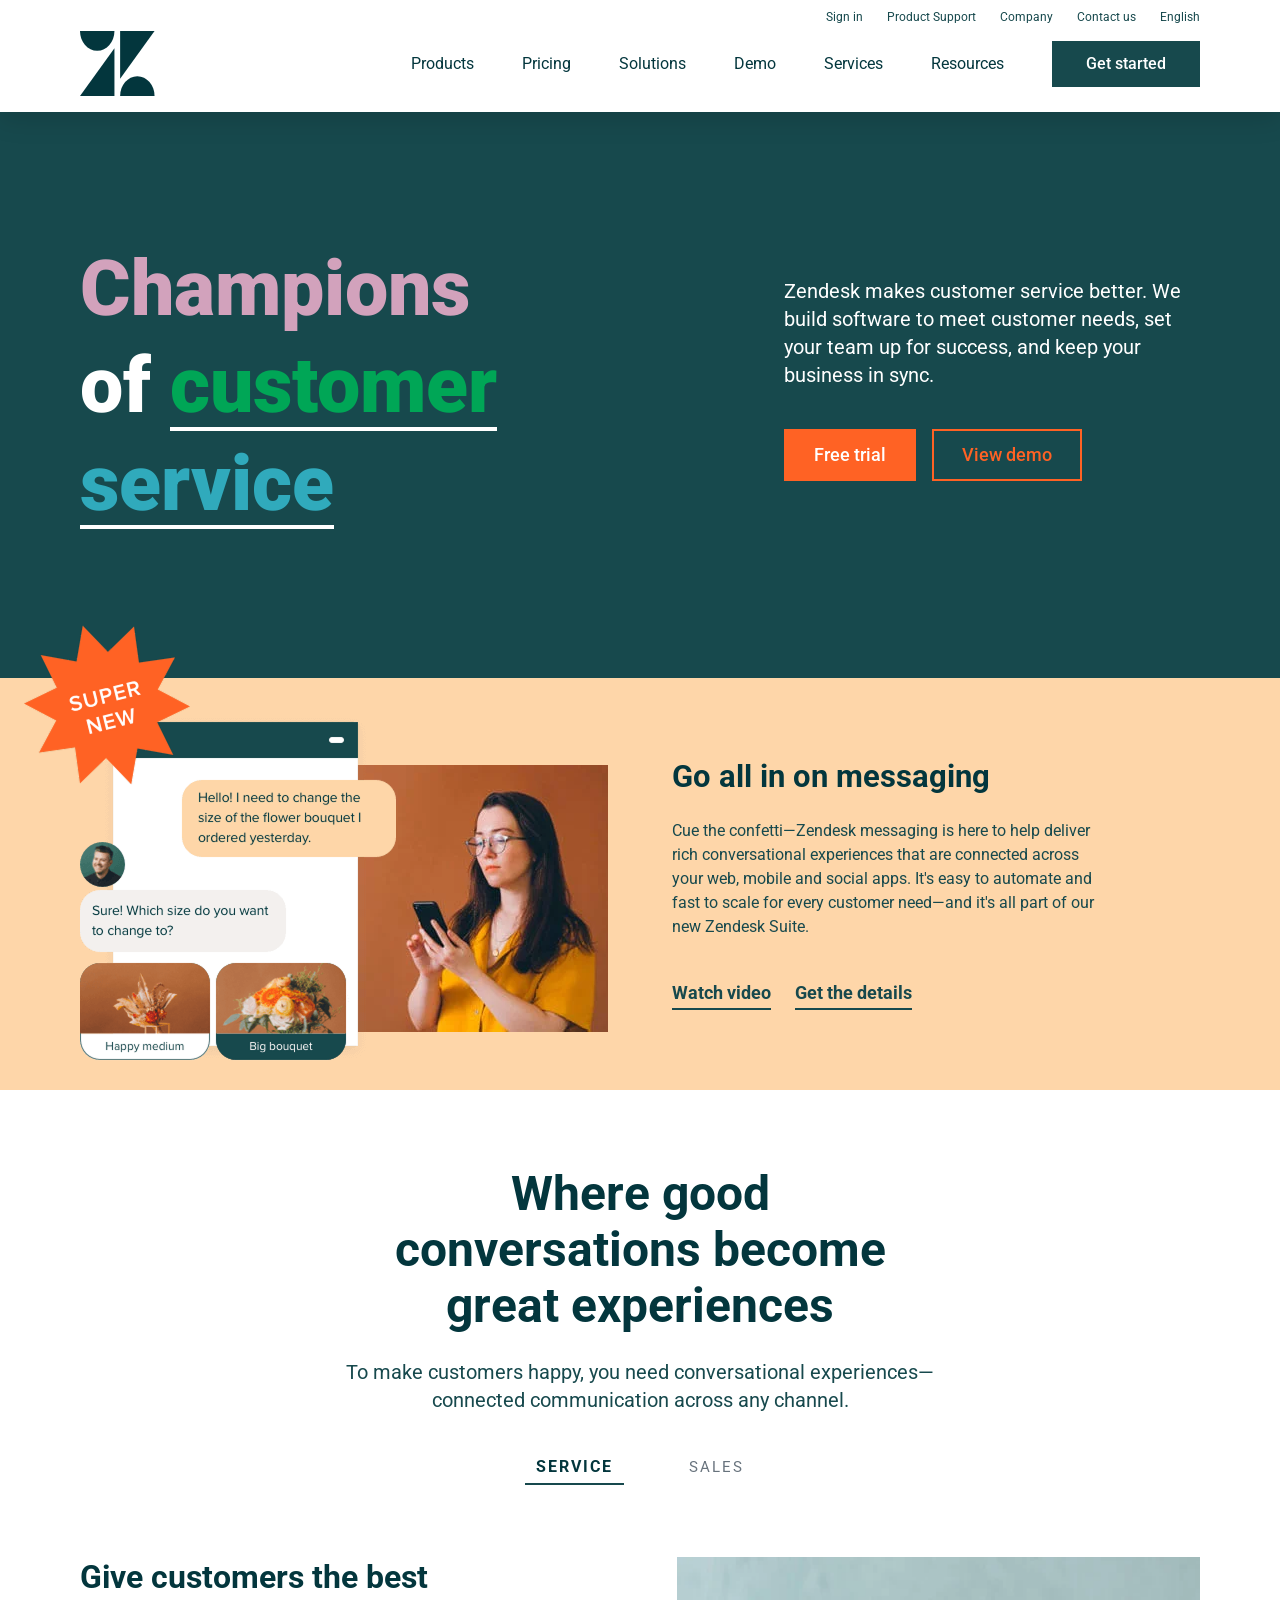
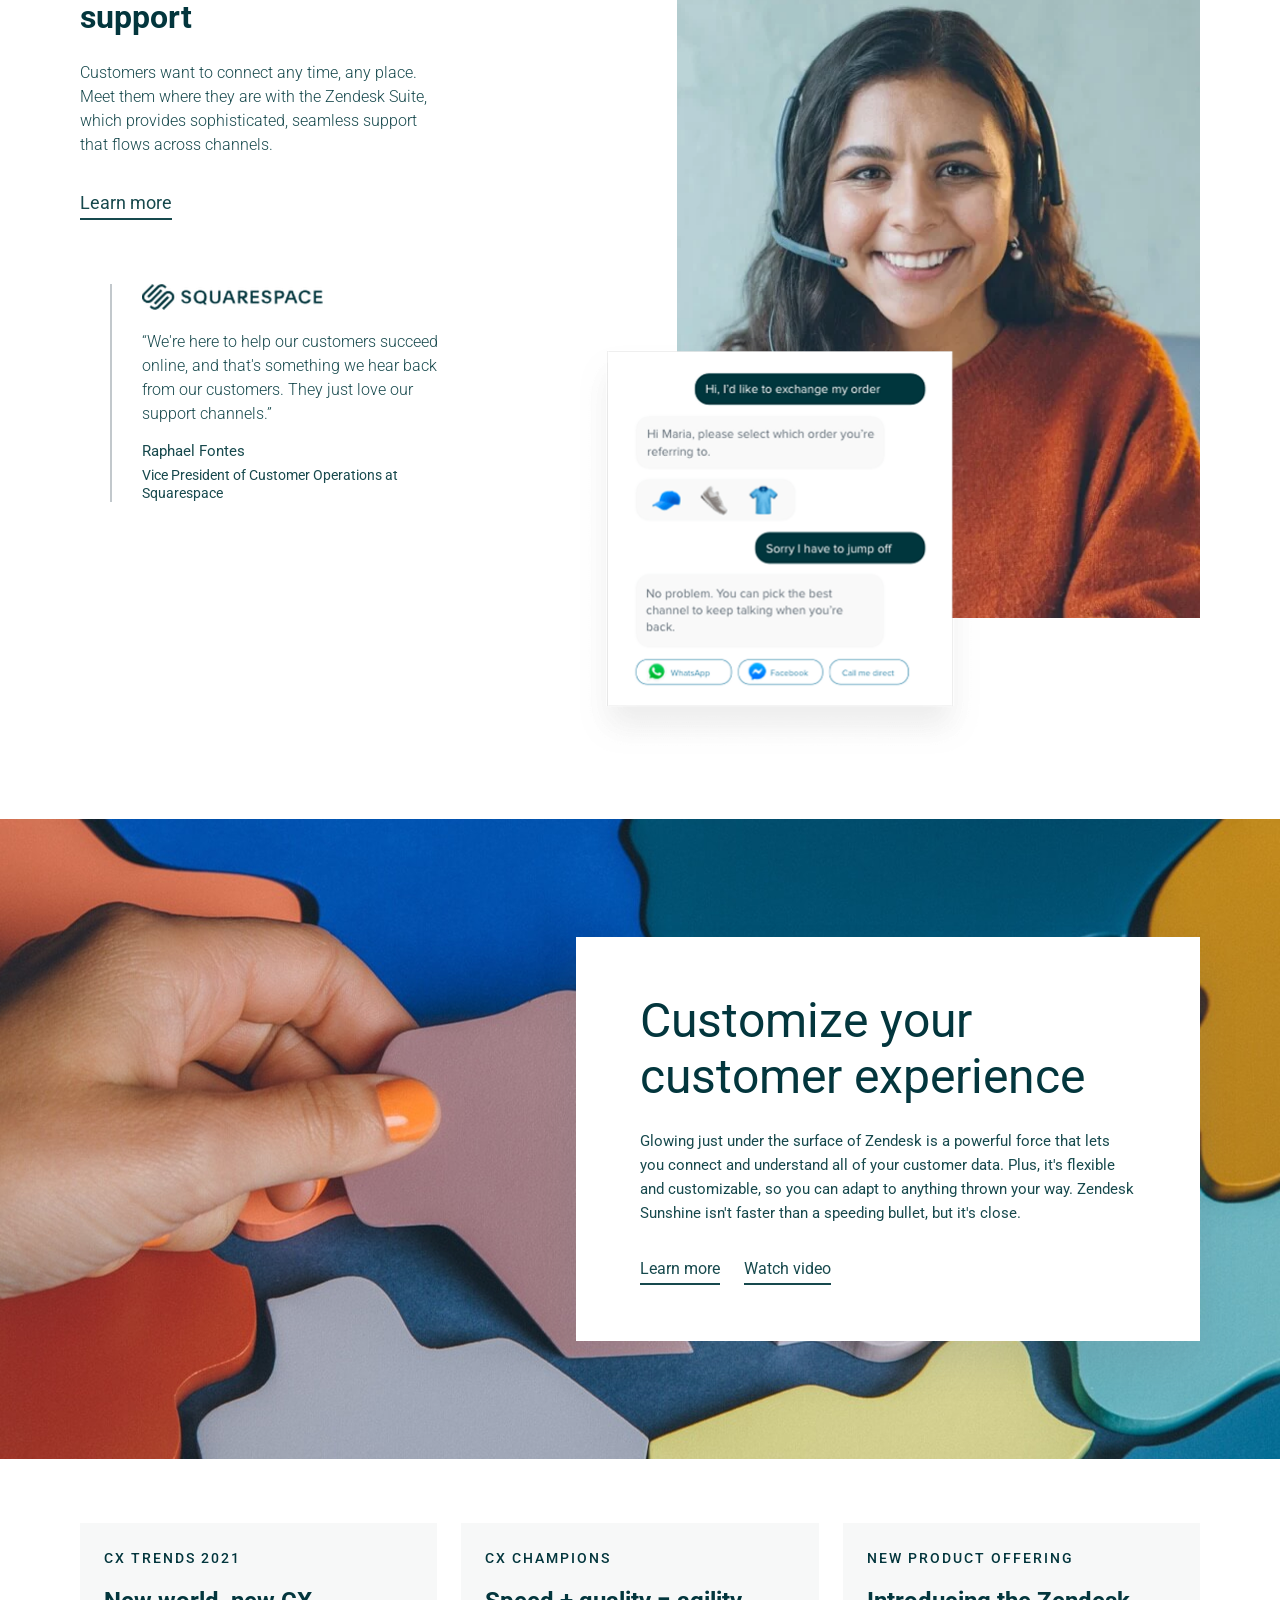
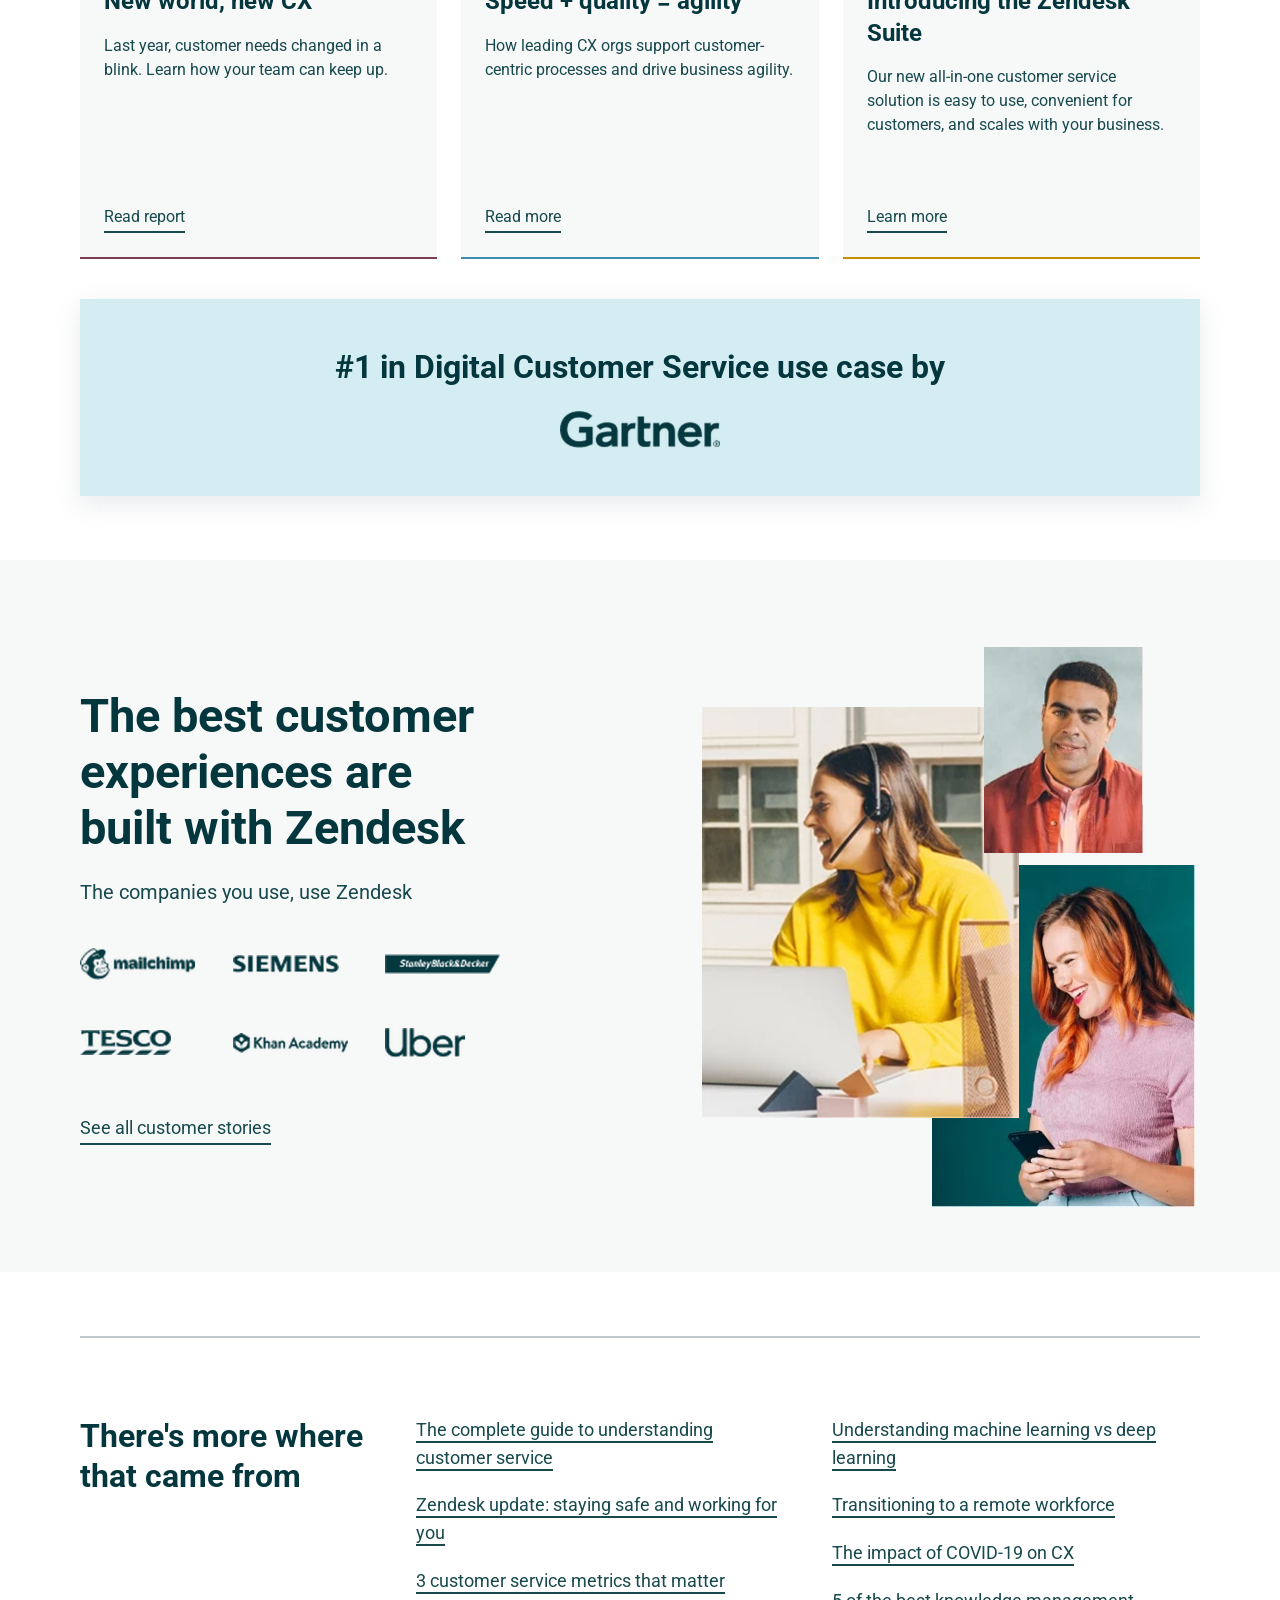
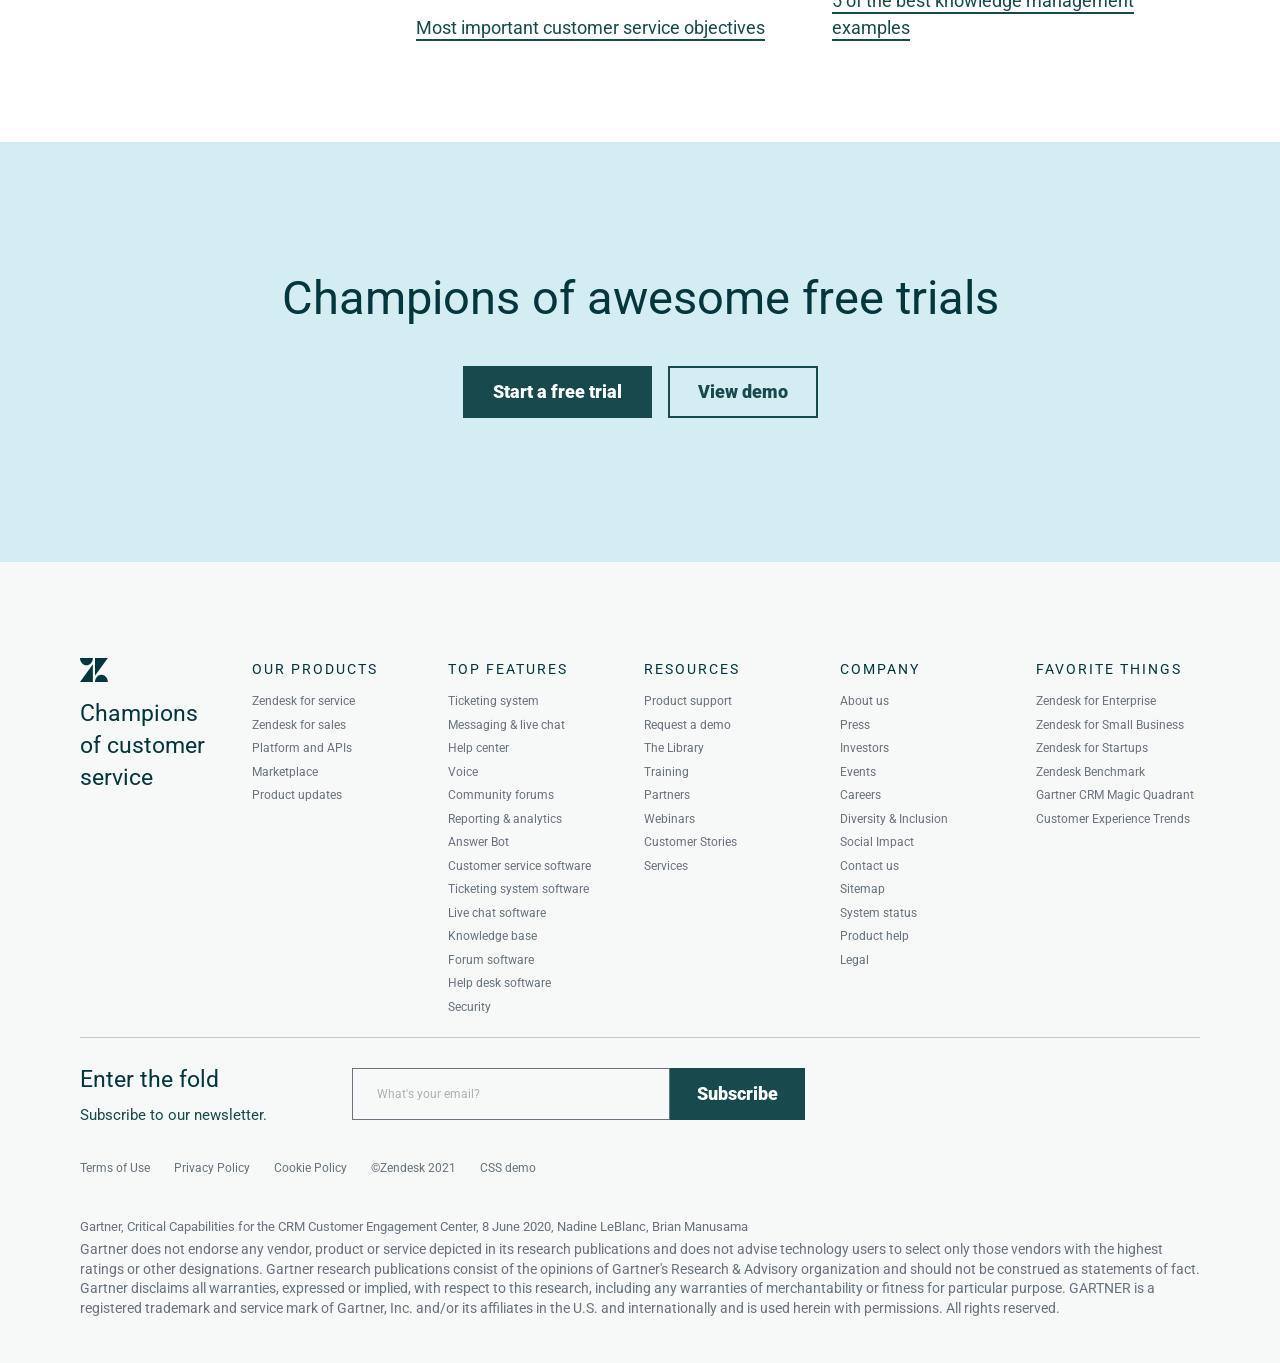
==== commit 0fdc235e: "Landing refined to match the Figma mockup Co-Authored-By: Claude Opus 5.5 <noreply@anthropic.com> Cl" ====
--- a/index.html
+++ b/index.html
@@ -7,7 +7,7 @@
   <title>Zendesk — Champions of Customer Service</title>
   <link rel="preconnect" href="https://fonts.googleapis.com">
   <link rel="preconnect" href="https://fonts.gstatic.com" crossorigin>
-  <link href="https://fonts.googleapis.com/css2?family=Roboto:wght@400;500;700;900&amp;display=swap" rel="stylesheet">
+  <link href="https://fonts.googleapis.com/css2?family=Roboto:wght@300;400;500;700;900&amp;display=swap" rel="stylesheet">
   <link rel="stylesheet" href="css/normalize.css">
   <link rel="stylesheet" href="css/style.css">
 </head>
@@ -22,7 +22,7 @@
     </p>
 
     <nav aria-label="Основная навигация">
-      <a href="index.html" class="logo"><img src="images_new/logo.svg" alt="Zendesk" width="100" height="100"></a>
+      <a href="index.html" class="logo"><img src="images_new/logo.svg" alt="Zendesk" width="75" height="65"></a>
       <ul>
         <li><a href="#messaging">Products</a></li>
         <li><a href="#cta-trial">Pricing</a></li>
@@ -54,17 +54,17 @@
         </p>
       </div>
       <figure>
-        <img src="images_new/image-3.png" alt="Иллюстрация: диалог клиента и оператора поддержки" width="320" height="300">
+        <img src="images_new/image-3.png" alt="Значок «Super new»" width="166" height="160">
       </figure>
     </section>
 
     <section id="messaging" aria-labelledby="messaging-heading">
       <figure>
         <picture>
-          <img src="images_new/image-2.png" alt="Команда поддержки отвечает клиентам через мессенджер" width="466" height="267" loading="lazy" decoding="async">
+          <img src="images_new/image-2.png" alt="Девушка переписывается с поддержкой в телефоне" width="466" height="267" loading="lazy" decoding="async">
         </picture>
         <picture>
-          <img src="images_new/image-1.png" alt="Превью мобильного приложения с чатом поддержки" width="316" height="348" loading="lazy" decoding="async">
+          <img src="images_new/image-1.png" alt="Окно чата: клиент выбирает размер букета" width="316" height="348" loading="lazy" decoding="async">
         </picture>
       </figure>
       <div class="messaging-text">
@@ -73,11 +73,11 @@
           Cue the confetti—Zendesk messaging is here to help deliver rich
           conversational experiences that are connected across your web,
           mobile and social apps. It's easy to automate and fast to scale for
-          every customer need—and it's all part of our new <em>Zendesk Suite</em>.
-        </p>
-        <p>
-          <a href="#">Watch video</a>
-          <a href="#">Get the details</a>
+          every customer need—and it's all part of our new Zendesk Suite.
+        </p>
+        <p class="links">
+          <a href="#" class="link-underline">Watch video</a>
+          <a href="#" class="link-underline">Get the details</a>
         </p>
       </div>
     </section>
@@ -91,8 +91,8 @@
 
       <nav aria-label="Переключение раздела продукта">
         <ul>
+          <li><a href="#" aria-current="page">Service</a></li>
           <li><a href="#">Sales</a></li>
-          <li><a href="#" aria-current="page">Service</a></li>
         </ul>
       </nav>
 
@@ -104,9 +104,10 @@
             they are with the Zendesk Suite, which provides sophisticated,
             seamless support that flows across channels.
           </p>
-          <a href="#">Learn more</a>
+          <a href="#" class="link-underline">Learn more</a>
 
           <figure>
+            <img src="images_new/logo-squarespace.png" alt="Squarespace" width="181" height="26">
             <blockquote>
               <p>
                 “We're here to help our customers succeed online, and that's
@@ -115,7 +116,7 @@
               </p>
             </blockquote>
             <figcaption>
-              <strong>Raphael Fontes</strong><br>
+              <strong>Raphael Fontes</strong>
               Vice President of Customer Operations at Squarespace
             </figcaption>
           </figure>
@@ -123,10 +124,10 @@
 
         <figure>
           <picture>
-            <img src="images_new/image-4.png" alt="Специалист службы поддержки за работой" width="400" height="505" loading="lazy" decoding="async">
+            <img src="images_new/image-4.png" alt="Оператор поддержки в гарнитуре" width="533" height="673" loading="lazy" decoding="async">
           </picture>
           <picture>
-            <img src="images_new/image-5.png" alt="Скриншот интерфейса чата поддержки" width="350" height="360" loading="lazy" decoding="async">
+            <img src="images_new/image-5.png" alt="Окно чата: клиент меняет заказ" width="409" height="420" loading="lazy" decoding="async">
           </picture>
         </figure>
       </div>
@@ -135,32 +136,34 @@
     <section id="customize" aria-labelledby="customize-heading">
       <figure>
         <picture>
-          <img src="images_new/Rectangle.png" alt="" width="800" height="356" loading="lazy" decoding="async">
+          <img src="images_new/Rectangle.png" alt="" width="1440" height="640" loading="lazy" decoding="async">
         </picture>
       </figure>
-      <h2 id="customize-heading">Customize your customer experience</h2>
-      <p>
-        Glowing just under the surface of Zendesk is a powerful force that
-        lets you connect and understand all of your customer data. Plus,
-        it's flexible and customizable, so you can adapt to anything thrown
-        your way. Zendesk Sunshine isn't faster than a speeding bullet, but
-        it's close.
-      </p>
-      <p>
-        <a href="#">Learn more</a>
-        <a href="#">Watch video</a>
-      </p>
+      <div class="customize-card">
+        <h2 id="customize-heading">Customize your customer experience</h2>
+        <p>
+          Glowing just under the surface of Zendesk is a powerful force that
+          lets you connect and understand all of your customer data. Plus,
+          it's flexible and customizable, so you can adapt to anything thrown
+          your way. Zendesk Sunshine isn't faster than a speeding bullet, but
+          it's close.
+        </p>
+        <p class="links">
+          <a href="#" class="link-underline">Learn more</a>
+          <a href="#" class="link-underline">Watch video</a>
+        </p>
+      </div>
     </section>
 
     <section id="highlights" aria-label="Новости и материалы">
       <article>
-        <p class="eyebrow">New product offering</p>
-        <h3>Introducing the Zendesk Suite</h3>
-        <p>
-          Our new all-in-one customer service solution is easy to use,
-          convenient for customers, and scales with your business.
-        </p>
-        <a href="#">Learn more</a>
+        <p class="eyebrow">CX Trends 2021</p>
+        <h3>New world, new CX</h3>
+        <p>
+          Last year, customer needs changed in a blink. Learn how your team
+          can keep up.
+        </p>
+        <a href="#" class="link-underline">Read report</a>
       </article>
 
       <article>
@@ -170,45 +173,47 @@
           How leading CX orgs support customer-centric processes and drive
           business agility.
         </p>
-        <a href="#">Read more</a>
-      </article>
-
-      <article>
-        <p class="eyebrow">CX Trends 2021</p>
-        <h3>New world, new CX</h3>
-        <p>
-          Last year, customer needs changed in a blink. Learn how your team
-          can keep up.
-        </p>
-        <a href="#">Read report</a>
+        <a href="#" class="link-underline">Read more</a>
       </article>
 
       <article class="card-loading">
         <div class="loader" aria-hidden="true"></div>
         <div class="card-content">
-          <p class="eyebrow">Webinar</p>
-          <h3>AI agents in support</h3>
+          <p class="eyebrow">New product offering</p>
+          <h3>Introducing the Zendesk Suite</h3>
           <p>
-            See how teams resolve routine requests automatically and leave
-            the hard cases to people.
+            Our new all-in-one customer service solution is easy to use,
+            convenient for customers, and scales with your business.
           </p>
-          <a href="form.html">Save a seat</a>
+          <a href="#" class="link-underline">Learn more</a>
         </div>
       </article>
+
     </section>
 
     <section id="award" aria-label="Награда от Gartner">
-      <p>
-        <svg class="award-icon" width="24" height="24" viewBox="0 0 24 24" aria-hidden="true" focusable="false">
-          <path d="M12 2l2.9 6.3 6.9.7-5.2 4.6 1.5 6.8L12 17l-6.1 3.4 1.5-6.8L2.2 9l6.9-.7z"/>
-        </svg>
-        #1 in Digital Customer Service use case by <strong>Gartner</strong>
-      </p>
+      <div class="award-box">
+        <p>#1 in Digital Customer Service use case by</p>
+        <img src="images_new/logo-gartner.png" alt="Gartner" width="160" height="37">
+      </div>
     </section>
 
     <section id="customers" aria-labelledby="customers-heading">
-      <h2 id="customers-heading">The best customer experiences are built with Zendesk</h2>
-      <p>The companies you use, use Zendesk.</p>
+      <div class="customers-text">
+        <h2 id="customers-heading">The best customer experiences are built with Zendesk</h2>
+        <p>The companies you use, use Zendesk</p>
+
+        <ul class="customer-logos">
+          <li><img src="images_new/logo-mailchimp.png" alt="Mailchimp" width="115" height="32"></li>
+          <li><img src="images_new/logo-siemens.png" alt="Siemens" width="106" height="18"></li>
+          <li><img src="images_new/logo-stanley.png" alt="Stanley Black &amp; Decker" width="115" height="20"></li>
+          <li><img src="images_new/logo-tesco.png" alt="Tesco" width="91" height="25"></li>
+          <li><img src="images_new/logo-khan.png" alt="Khan Academy" width="115" height="20"></li>
+          <li><img src="images_new/logo-uber.png" alt="Uber" width="80" height="30"></li>
+        </ul>
+
+        <a href="#" class="link-underline">See all customer stories</a>
+      </div>
 
       <ul class="customer-photos">
         <li>
@@ -216,15 +221,15 @@
             <picture>
               <img src="images_new/image-6.png" alt="Представитель компании-клиента 1" width="159" height="206" loading="lazy" decoding="async">
             </picture>
-            <figcaption>Клиент 1: e-commerce</figcaption>
+            <figcaption class="visually-hidden">Клиент 1: e-commerce</figcaption>
           </figure>
         </li>
         <li>
           <figure>
             <picture>
-              <img src="images_new/image-7.png" alt="Представитель компании-клиента 2" width="300" height="389" loading="lazy" decoding="async">
+              <img src="images_new/image-7.png" alt="Представитель компании-клиента 2" width="317" height="411" loading="lazy" decoding="async">
             </picture>
-            <figcaption>Клиент 2: финтех</figcaption>
+            <figcaption class="visually-hidden">Клиент 2: финтех</figcaption>
           </figure>
         </li>
         <li>
@@ -232,12 +237,10 @@
             <picture>
               <img src="images_new/image-8.png" alt="Представитель компании-клиента 3" width="263" height="342" loading="lazy" decoding="async">
             </picture>
-            <figcaption>Клиент 3: SaaS</figcaption>
+            <figcaption class="visually-hidden">Клиент 3: SaaS</figcaption>
           </figure>
         </li>
       </ul>
-
-      <a href="#">See all customer stories</a>
     </section>
 
     <section id="blog" aria-labelledby="blog-heading">
@@ -264,97 +267,107 @@
   </main>
 
   <footer>
-    <nav aria-label="Футер">
-      <div class="footer-column">
-        <h3>Our Products</h3>
-        <ul>
-          <li><a href="#">Zendesk for service</a></li>
-          <li><a href="#">Zendesk for sales</a></li>
-          <li><a href="#">Platform and APIs</a></li>
-          <li><a href="#">Marketplace</a></li>
-          <li><a href="#">Product updates</a></li>
-        </ul>
-      </div>
-
-      <div class="footer-column">
-        <h3>Top Features</h3>
-        <ul>
-          <li><a href="#">Ticketing system</a></li>
-          <li><a href="#">Messaging &amp; live chat</a></li>
-          <li><a href="#">Reporting &amp; analytics</a></li>
-          <li><a href="#">Voice</a></li>
-          <li><a href="#">Help center</a></li>
-          <li><a href="#">Community forums</a></li>
-          <li><a href="#">Customer service software</a></li>
-          <li><a href="#">Ticketing system software</a></li>
-          <li><a href="#">Live chat software</a></li>
-          <li><a href="#">Knowledge base</a></li>
-          <li><a href="#">Forum software</a></li>
-          <li><a href="#">Help desk software</a></li>
-          <li><a href="#">Security</a></li>
-        </ul>
-      </div>
-
-      <div class="footer-column">
-        <h3>Resources</h3>
-        <ul>
-          <li><a href="#">Product support</a></li>
-          <li><a href="form.html">Request a demo</a></li>
-          <li><a href="#">The Library</a></li>
-          <li><a href="#">Training</a></li>
-          <li><a href="#">Partners</a></li>
-          <li><a href="#">Webinars</a></li>
-          <li><a href="#">Customer Stories</a></li>
-          <li><a href="#">Services</a></li>
-        </ul>
-      </div>
-
-      <div class="footer-column">
-        <h3>Company</h3>
-        <ul>
-          <li><a href="#">About us</a></li>
-          <li><a href="#">Press</a></li>
-          <li><a href="#">Investors</a></li>
-          <li><a href="#">Events</a></li>
-          <li><a href="#">Careers</a></li>
-          <li><a href="#">Diversity &amp; Inclusion</a></li>
-          <li><a href="#">Social Impact</a></li>
-          <li><a href="mailto:hello@example.com">Contact us</a></li>
-          <li><a href="#">Sitemap</a></li>
-          <li><a href="#">System status</a></li>
-          <li><a href="#">Product help</a></li>
-          <li><a href="#">Legal</a></li>
-        </ul>
-      </div>
-
-      <div class="footer-column">
-        <h3>Favorite Things</h3>
-        <ul>
-          <li><a href="#">Zendesk for Enterprise</a></li>
-          <li><a href="#">Zendesk for Small Business</a></li>
-          <li><a href="#">Zendesk for Startups</a></li>
-          <li><a href="#">Zendesk Benchmark</a></li>
-          <li><a href="#">Gartner CRM Magic Quadrant</a></li>
-          <li><a href="#">Customer Experience Trends</a></li>
-        </ul>
-      </div>
-    </nav>
+    <div class="footer-top">
+      <div class="footer-brand">
+        <img src="images_new/logo.svg" alt="" width="28" height="24">
+        <p>Champions of customer service</p>
+      </div>
+
+      <nav aria-label="Футер">
+        <div class="footer-column">
+          <h3>Our Products</h3>
+          <ul>
+            <li><a href="#">Zendesk for service</a></li>
+            <li><a href="#">Zendesk for sales</a></li>
+            <li><a href="#">Platform and APIs</a></li>
+            <li><a href="#">Marketplace</a></li>
+            <li><a href="#">Product updates</a></li>
+          </ul>
+        </div>
+
+        <div class="footer-column">
+          <h3>Top Features</h3>
+          <ul>
+            <li><a href="#">Ticketing system</a></li>
+            <li><a href="#">Messaging &amp; live chat</a></li>
+            <li><a href="#">Help center</a></li>
+            <li><a href="#">Voice</a></li>
+            <li><a href="#">Community forums</a></li>
+            <li><a href="#">Reporting &amp; analytics</a></li>
+            <li><a href="#">Answer Bot</a></li>
+            <li><a href="#">Customer service software</a></li>
+            <li><a href="#">Ticketing system software</a></li>
+            <li><a href="#">Live chat software</a></li>
+            <li><a href="#">Knowledge base</a></li>
+            <li><a href="#">Forum software</a></li>
+            <li><a href="#">Help desk software</a></li>
+            <li><a href="#">Security</a></li>
+          </ul>
+        </div>
+
+        <div class="footer-column">
+          <h3>Resources</h3>
+          <ul>
+            <li><a href="#">Product support</a></li>
+            <li><a href="form.html">Request a demo</a></li>
+            <li><a href="#">The Library</a></li>
+            <li><a href="#">Training</a></li>
+            <li><a href="#">Partners</a></li>
+            <li><a href="#">Webinars</a></li>
+            <li><a href="#">Customer Stories</a></li>
+            <li><a href="#">Services</a></li>
+          </ul>
+        </div>
+
+        <div class="footer-column">
+          <h3>Company</h3>
+          <ul>
+            <li><a href="#">About us</a></li>
+            <li><a href="#">Press</a></li>
+            <li><a href="#">Investors</a></li>
+            <li><a href="#">Events</a></li>
+            <li><a href="#">Careers</a></li>
+            <li><a href="#">Diversity &amp; Inclusion</a></li>
+            <li><a href="#">Social Impact</a></li>
+            <li><a href="mailto:hello@example.com">Contact us</a></li>
+            <li><a href="#">Sitemap</a></li>
+            <li><a href="#">System status</a></li>
+            <li><a href="#">Product help</a></li>
+            <li><a href="#">Legal</a></li>
+          </ul>
+        </div>
+
+        <div class="footer-column">
+          <h3>Favorite Things</h3>
+          <ul>
+            <li><a href="#">Zendesk for Enterprise</a></li>
+            <li><a href="#">Zendesk for Small Business</a></li>
+            <li><a href="#">Zendesk for Startups</a></li>
+            <li><a href="#">Zendesk Benchmark</a></li>
+            <li><a href="#">Gartner CRM Magic Quadrant</a></li>
+            <li><a href="#">Customer Experience Trends</a></li>
+          </ul>
+        </div>
+      </nav>
+    </div>
 
     <hr>
 
     <form action="https://httpbin.org/get" method="get">
-      <h3>Enter the fold</h3>
-      <p>Subscribe to our newsletter.</p>
-      <label for="newsletter-email">Your email</label>
+      <div class="newsletter-text">
+        <h3>Enter the fold</h3>
+        <p>Subscribe to our newsletter.</p>
+      </div>
+      <label for="newsletter-email" class="visually-hidden">Your email</label>
       <input type="email" id="newsletter-email" name="email" placeholder="What's your email?" required>
       <button type="submit">Subscribe</button>
     </form>
 
     <p class="legal-links">
-      <span>©Zendesk 2021</span>
       <a href="#">Terms of Use</a>
       <a href="#">Privacy Policy</a>
       <a href="#">Cookie Policy</a>
+      <span>©Zendesk 2021</span>
       <a href="demo.html">CSS demo</a>
     </p>
 
--- a/css/style.css
+++ b/css/style.css
@@ -14,6 +14,7 @@
  *        (::selection, ::placeholder, ::before, ::after).
  * Lab 9: backgrounds, gradients, shadows, transitions, transforms,
  *        animations (loader card, demo.html).
+ * AI branch: landing refined to match the Figma mockup.
  */
 
 :root {
@@ -29,6 +30,7 @@
   --color-white: white;
   --color-line-light: rgba(255, 255, 255, 0.2);
   --color-text-muted: hsla(180, 8%, 97%, 0.7);
+  --shadow-soft: 0 8px 24px rgba(104, 115, 125, 0.15);
   --radius-sm: 4px;
   --radius-lg: 0rem;
   --content-width: 70rem;
@@ -123,7 +125,6 @@
 }
 
 img {
-  border-radius: var(--radius-sm);
   height: auto;
   max-width: 100%;
 }
@@ -149,7 +150,7 @@
   padding-left: 1.25rem;
 }
 
-/* Buttons
+/* Buttons and links
    ========================================================================== */
 
 .button {
@@ -158,9 +159,10 @@
   border-radius: var(--radius-lg);
   color: var(--color-white);
   display: inline-block;
-  font-weight: 700;
-  min-width: 10rem;
-  padding: 0.875rem 1.75rem;
+  font-size: 1.125rem;
+  font-weight: 500;
+  line-height: 1.5rem;
+  padding: 0.75rem 1.75rem;
   text-align: center;
   text-decoration: none;
   transition: opacity 0.2s ease, transform 0.2s ease, box-shadow 0.2s ease;
@@ -187,15 +189,46 @@
   color: var(--color-primary);
 }
 
-#hero .button-primary,
-#cta-trial .button-primary {
+#hero .button-primary {
   background-color: var(--color-accent);
   border-color: var(--color-accent);
 }
 
 #hero .button-secondary {
-  border-color: var(--color-white);
-  color: var(--color-white);
+  border-color: var(--color-accent);
+  color: var(--color-accent);
+}
+
+/* ссылка с толстой линией снизу, как в макете */
+.link-underline {
+  border-bottom: 2px solid currentColor;
+  color: var(--color-primary);
+  display: inline-block;
+  font-size: 1.125rem;
+  line-height: 1.5;
+  padding-bottom: 0.125rem;
+}
+
+.link-underline:hover,
+.link-underline:focus-visible {
+  border-bottom-color: var(--color-accent);
+  text-decoration: none;
+}
+
+.links {
+  display: flex;
+  flex-wrap: wrap;
+  gap: 1rem 1.5rem;
+}
+
+/* текст для скринридеров, на экране не виден */
+.visually-hidden {
+  clip-path: inset(50%);
+  height: 1px;
+  overflow: hidden;
+  position: absolute;
+  white-space: nowrap;
+  width: 1px;
 }
 
 /* Header
@@ -203,49 +236,46 @@
 
 header {
   background-color: var(--color-white);
-  border-bottom: 1px solid var(--color-border);
+  box-shadow: 0 8px 24px rgba(0, 0, 0, 0.13);
   position: sticky;
   top: 0;
   z-index: 100;
 }
 
 .utility-bar {
-  background-color: var(--color-bg-light);
-  color: var(--color-text);
-  display: flex;
-  flex-wrap: wrap;
-  font-size: 0.8125rem;
+  display: flex;
+  flex-wrap: wrap;
+  font-size: 0.75rem;
   gap: 1.5rem;
   justify-content: flex-end;
   margin: 0;
-  padding: 0.5rem max(var(--gutter), calc((100% - var(--content-width)) / 2));
-}
-
-.utility-bar a {
-  color: var(--color-text);
+  padding: 0.5rem max(var(--gutter), calc((100% - var(--content-width)) / 2)) 0;
+}
+
+.utility-bar a,
+.utility-bar span {
+  color: var(--color-primary);
 }
 
 header nav {
   align-items: center;
   display: flex;
   flex-wrap: wrap;
-  gap: 1rem;
-  justify-content: space-between;
-  margin: 0 auto;
-  max-width: var(--content-width);
-  min-height: 4.5rem;
-  padding: 1rem var(--gutter);
+  gap: 1rem 3rem;
+  padding: 0.25rem max(var(--gutter), calc((100% - var(--content-width)) / 2)) 1rem;
 }
 
 header nav ul {
   display: flex;
-  gap: 3rem;
+  flex-wrap: wrap;
+  gap: 0.5rem 3rem;
   list-style: none;
-  margin: 0;
+  margin: 0 0 0 auto;
   padding: 0;
 }
 
 header nav ul a {
+  color: var(--color-heading);
   display: inline-block;
   position: relative;
 }
@@ -272,10 +302,14 @@
   transform: scaleX(1);
 }
 
+header nav .button {
+  font-size: 1rem;
+  padding: 0.5625rem 2rem;
+}
+
 .logo {
-  color: var(--color-primary);
-  font-size: 1.25rem;
-  font-weight: 900;
+  display: block;
+  line-height: 0;
 }
 
 /* Sections: width of the content
@@ -293,21 +327,20 @@
 #hero {
   align-items: center;
   background-color: var(--color-primary);
-  background-image: radial-gradient(circle at 50% 120%, hsla(32, 98%, 83%, 0.25), transparent 60%);
   column-gap: 3rem;
   display: flex;
   flex-wrap: wrap;
   justify-content: space-between;
-  min-height: 70vh;
-  padding-bottom: 4rem;
+  min-height: 35.375rem;
+  padding-bottom: 5rem;
   padding-top: 4rem;
-  text-align: left;
+  position: relative;
 }
 
 #hero h1 {
-  flex: 1 1 24rem;
-  font-size: 5rem;
-  line-height: 1.15;
+  flex: 1 1 28rem;
+  font-size: 4.8125rem;
+  line-height: 1.27;
   margin: 0;
 }
 
@@ -326,31 +359,37 @@
 .hero-underline {
   text-decoration: underline;
   text-decoration-color: var(--color-white);
-  text-decoration-thickness: 0.05em;
+  text-decoration-thickness: 4px;
   text-underline-offset: 0.2em;
 }
 
 .hero-text {
-  flex: 1 1 20rem;
+  flex: 0 1 26rem;
   font-size: 1.25rem;
-  max-width: 28rem;
+  line-height: 1.75rem;
 }
 
 .hero-text .actions {
-  margin-top: 2rem;
+  margin-top: 2.5rem;
 }
 
 #hero .actions {
   justify-content: flex-start;
 }
 
+/* значок «Super new» заходит на следующую секцию */
 #hero figure {
-  flex-basis: 100%;
-  margin: 3rem 0 0;
+  bottom: -6.6875rem;
+  left: max(var(--gutter), calc(50% - 39.5rem));
+  margin: 0;
+  position: absolute;
+  width: 10.375rem;
+  z-index: 2;
 }
 
 #hero figure img {
-  max-width: 20rem;
+  display: block;
+  width: 100%;
 }
 
 #hero h1,
@@ -358,10 +397,6 @@
   color: var(--color-white);
 }
 
-#hero p {
-  max-width: 60ch;
-}
-
 .actions {
   display: flex;
   flex-wrap: wrap;
@@ -377,50 +412,85 @@
   background-color: var(--color-bg-peach);
   display: flex;
   flex-wrap: wrap;
-  gap: 4rem;
-  padding-bottom: 4rem;
-  padding-top: 4rem;
+  gap: 2rem 4rem;
+  min-height: 25.1875rem;
+  padding-bottom: 1.25rem;
+  padding-top: 2.25rem;
 }
 
 #messaging figure {
-  flex: 1 1 22.5rem;
+  flex: 0 1 33rem;
   margin: 0;
-  max-width: 40rem;
-  min-height: 25rem;
   position: relative;
 }
 
+/* фото справа снизу, окно чата поверх него слева */
 #messaging figure > :first-child {
-  margin-top: 3.75rem;
-  width: 75%;
+  margin: 3.1875rem 0 1.875rem 11.75%;
 }
 
 #messaging figure > :last-child {
+  left: 0;
   position: absolute;
-  right: 0;
   top: 0;
-  width: 38%;
+  width: 59.85%;
   z-index: 1;
 }
 
 .messaging-text {
   flex: 1 1 20rem;
+  max-width: 27rem;
+}
+
+.messaging-text h2 {
+  font-size: 1.9375rem;
+  margin-bottom: 1.5rem;
+}
+
+.messaging-text p {
+  color: var(--color-primary);
+  line-height: 1.5;
+}
+
+.messaging-text .links {
+  margin-top: 2.5rem;
+}
+
+.messaging-text .link-underline {
+  font-weight: 700;
 }
 
 /* Conversations
    ========================================================================== */
 
 #conversations {
-  background-color: var(--color-bg-light);
   padding-bottom: 4rem;
-  padding-top: 4rem;
+  padding-top: 4.75rem;
+}
+
+#conversations > h2 {
+  font-size: 3rem;
+  line-height: 1.1667;
+  margin: 0 auto 1.5rem;
+  max-width: 36rem;
+  text-align: center;
+}
+
+#conversations > p {
+  color: var(--color-primary);
+  font-size: 1.25rem;
+  line-height: 1.4;
+  margin: 0 auto 2.5rem;
+  max-width: 38rem;
+  text-align: center;
 }
 
 #conversations nav ul {
   display: flex;
-  gap: 1rem;
+  gap: 3.375rem;
+  justify-content: center;
   list-style: none;
-  margin: 0 0 1.5rem;
+  margin: 0 0 4.5rem;
   padding: 0;
 }
 
@@ -428,12 +498,16 @@
   border-bottom: 2px solid transparent;
   color: var(--color-text);
   display: inline-block;
-  padding: 0.5rem 0;
+  font-size: 0.9375rem;
+  letter-spacing: 2px;
+  padding: 0 0.6875rem 0.25rem;
+  text-transform: uppercase;
 }
 
 #conversations nav a[aria-current='page'] {
   border-bottom-color: var(--color-primary);
   color: var(--color-heading);
+  font-size: 1rem;
   font-weight: 700;
 }
 
@@ -441,71 +515,96 @@
   align-items: flex-start;
   display: flex;
   flex-wrap: wrap;
-  gap: 2rem;
+  gap: 3rem;
   justify-content: space-between;
 }
 
 .conversations-text {
   flex: 1 1 20rem;
-  max-width: 27.5rem;
-}
-
-#conversations figure {
-  background-color: var(--color-white);
-  border: 1px solid var(--color-border);
-  border-radius: var(--radius-sm);
+  max-width: 23rem;
+}
+
+.conversations-text h3 {
+  font-size: 2rem;
+  line-height: 1.25;
+  margin-bottom: 1.5rem;
+}
+
+.conversations-text > p {
+  color: var(--color-primary);
+  font-weight: 300;
+  line-height: 1.5;
+  margin-bottom: 2rem;
+}
+
+/* цитата клиента: серая линия слева */
+.conversations-text figure {
+  border-left: 2px solid var(--color-border);
+  margin: 4rem 0 0 1.875rem;
+  padding-left: 1.875rem;
+}
+
+.conversations-text figure img {
+  display: block;
+}
+
+blockquote {
+  color: var(--color-primary);
+  font-weight: 300;
+  line-height: 1.5;
+  margin: 1.25rem 0 0.75rem;
+}
+
+.conversations-text figcaption {
+  color: var(--color-primary);
+  font-size: 0.875rem;
+  line-height: 1.3;
+}
+
+.conversations-text figcaption strong {
+  display: block;
+  font-size: 0.9375rem;
+  font-weight: 400;
+  margin-bottom: 0.25rem;
+}
+
+.conversations-content > figure {
+  flex: 0 1 39rem;
   margin: 0;
-  padding: 1.5rem;
-}
-
-.conversations-content > figure {
-  flex: 1 1 25rem;
-  min-height: 35rem;
+  padding-bottom: 8.125rem;
   position: relative;
 }
 
 .conversations-content > figure > :first-child {
-  width: 70%;
+  margin-left: 16.2%;
 }
 
 .conversations-content > figure > :last-child {
-  bottom: 1.5rem;
-  box-shadow: 0 8px 24px rgba(3, 54, 61, 0.2);
+  left: 0;
   position: absolute;
-  right: 1.5rem;
-  width: 50%;
+  top: 48%;
+  width: 65.4%;
   z-index: 2;
 }
 
-blockquote {
-  border-left: 4px solid var(--color-primary);
-  color: var(--color-primary);
-  margin: 0 0 1rem;
-  padding-left: 1rem;
-}
-
 /* Customize banner
    ========================================================================== */
 
 #customize {
-  background-color: var(--color-heading);
-  color: var(--color-white);
-  min-height: 26.25rem;
+  align-items: center;
+  display: flex;
+  justify-content: flex-end;
+  min-height: 40rem;
   overflow: hidden;
-  padding-bottom: 6rem;
-  padding-top: 6rem;
+  padding-bottom: 7rem;
+  padding-top: 7rem;
   position: relative;
-  text-align: center;
 }
 
 #customize figure {
-  height: 100%;
-  left: 0;
+  inset: 0;
   margin: 0;
-  opacity: 0.15;
   position: absolute;
-  top: 0;
-  width: 100%;
   z-index: 0;
 }
 
@@ -514,28 +613,40 @@
 }
 
 #customize figure img {
-  border-radius: 0;
   height: 100%;
   object-fit: cover;
   object-position: center;
   width: 100%;
 }
 
-#customize h2,
-#customize p {
+.customize-card {
+  background-color: var(--color-white);
+  box-shadow: 0 24px 36px rgba(104, 115, 125, 0.15);
+  max-width: 39rem;
+  padding: 3.5rem 4rem;
   position: relative;
   z-index: 1;
 }
 
-#customize h2,
-#customize a {
-  color: var(--color-white);
-}
-
-#customize p:not(:last-child) {
-  margin-left: auto;
-  margin-right: auto;
-  max-width: 45rem;
+.customize-card h2 {
+  font-size: 3rem;
+  font-weight: 400;
+  line-height: 1.1667;
+  margin-bottom: 1.5rem;
+}
+
+.customize-card p {
+  color: var(--color-primary);
+  font-size: 0.9375rem;
+  line-height: 1.6;
+}
+
+.customize-card .links {
+  margin: 2rem 0 0;
+}
+
+.customize-card .link-underline {
+  font-size: 1rem;
 }
 
 /* Highlight cards
@@ -545,20 +656,32 @@
   display: flex;
   flex-wrap: wrap;
   gap: 1.5rem;
-  padding-bottom: 4rem;
+  padding-bottom: 2.5rem;
   padding-top: 4rem;
 }
 
 #highlights article {
   background-color: var(--color-bg-light);
-  border: 1px solid var(--color-border);
-  border-radius: var(--radius-sm);
-  display: flex;
-  flex: 1 1 15rem;
+  border-bottom: 2px solid var(--color-accent);
+  display: flex;
+  flex: 0 1 calc((100% - 3rem) / 3);
   flex-direction: column;
-  min-height: 15rem;
+  min-height: 21rem;
   padding: 1.5rem;
   transition: transform 0.25s ease, box-shadow 0.25s ease;
+}
+
+/* у каждой карточки своя цветная линия снизу */
+#highlights article:nth-child(1) {
+  border-bottom-color: #7d3d54;
+}
+
+#highlights article:nth-child(2) {
+  border-bottom-color: #3d8dae;
+}
+
+#highlights article:nth-child(3) {
+  border-bottom-color: #c38f00;
 }
 
 #highlights article:hover {
@@ -566,14 +689,26 @@
   transform: translateY(-0.25rem);
 }
 
+#highlights h3 {
+  font-size: 1.5rem;
+  line-height: 1.33;
+}
+
+#highlights article p:not(.eyebrow) {
+  color: var(--color-primary);
+  line-height: 1.5;
+}
+
 #highlights article a {
   align-self: flex-start;
+  font-size: 1rem;
   margin-top: auto;
 }
 
 .eyebrow {
-  color: var(--color-primary);
-  font-weight: 700;
+  color: var(--color-heading);
+  font-size: 0.875rem;
+  font-weight: 500;
   letter-spacing: 2px;
   text-transform: uppercase;
 }
@@ -582,100 +717,177 @@
    ========================================================================== */
 
 #award {
+  padding-bottom: 4rem;
+}
+
+.award-box {
   background-color: var(--color-bg-blue);
-  padding-bottom: 2rem;
-  padding-top: 2rem;
+  box-shadow: var(--shadow-soft);
+  min-height: 12.25rem;
+  padding: 3rem 1.5rem;
   text-align: center;
 }
 
+.award-box p {
+  color: var(--color-heading);
+  font-size: 2rem;
+  font-weight: 700;
+  line-height: 1.25;
+  margin: 0 0 1.5rem;
+}
+
+.award-box img {
+  display: block;
+  margin: 0 auto;
+}
+
 /* Customers
    ========================================================================== */
 
 #customers {
+  align-items: center;
+  background-color: var(--color-bg-light);
+  display: flex;
+  flex-wrap: wrap;
+  gap: 3rem;
+  justify-content: space-between;
   padding-bottom: 4rem;
   padding-top: 4rem;
-  text-align: center;
-}
-
+}
+
+.customers-text {
+  flex: 1 1 22rem;
+  max-width: 28.625rem;
+}
+
+.customers-text h2 {
+  font-size: 2.9375rem;
+  max-width: 25rem;
+  line-height: 1.19;
+  margin-bottom: 1.25rem;
+}
+
+.customers-text > p {
+  color: var(--color-primary);
+  font-size: 1.25rem;
+}
+
+.customer-logos {
+  align-items: center;
+  display: flex;
+  flex-wrap: wrap;
+  list-style: none;
+  margin: 2.5rem 0 3.5rem;
+  padding: 0;
+  row-gap: 3rem;
+}
+
+.customer-logos li {
+  flex: 0 0 33.333%;
+}
+
+.customer-logos img {
+  display: block;
+}
+
+/* коллаж из трёх фото: координаты в процентах, как во фрейме макета */
 .customer-photos {
-  display: flex;
-  flex-wrap: wrap;
-  align-items: flex-end;
-  gap: 1rem;
-  justify-content: center;
+  aspect-ratio: 533 / 584;
+  flex: 0 1 33.3125rem;
+  list-style: none;
+  margin: 0;
+  padding: 0;
+  position: relative;
+}
+
+.customer-photos li {
+  position: absolute;
+}
+
+.customer-photos li:nth-child(1) {
+  left: 59.5%;
+  top: 3.9%;
+  width: 29.8%;
+  z-index: 3;
+}
+
+.customer-photos li:nth-child(2) {
+  left: 6.6%;
+  top: 14.2%;
+  width: 59.5%;
+  z-index: 2;
+}
+
+.customer-photos li:nth-child(3) {
+  left: 49.7%;
+  top: 41.3%;
+  width: 49.3%;
+  z-index: 1;
+}
+
+.customer-photos figure {
+  margin: 0;
+}
+
+.customer-photos img {
+  display: block;
+  width: 100%;
+}
+
+/* Blog list
+   ========================================================================== */
+
+#blog {
+  display: flex;
+  flex-wrap: wrap;
+  gap: 2rem 3rem;
+  margin-top: 4rem;
+  padding-bottom: 5rem;
+  padding-top: 5rem;
+  position: relative;
+}
+
+/* серая линия над блоком, по ширине контента */
+#blog::before {
+  background-color: var(--color-border);
+  content: "";
+  height: 2px;
+  left: max(var(--gutter), calc((100% - var(--content-width)) / 2));
+  position: absolute;
+  right: max(var(--gutter), calc((100% - var(--content-width)) / 2));
+  top: 0;
+}
+
+#blog h2 {
+  flex: 0 1 18rem;
+  line-height: 1.25;
+}
+
+#blog ol {
+  column-gap: 3rem;
+  columns: 2 16rem;
+  flex: 1 1 30rem;
   list-style: none;
   padding: 0;
 }
 
-.customer-photos figure {
-  margin: 0;
-}
-
-.customer-photos img {
-  border-radius: var(--radius-sm);
-  height: 16.25rem;
-  object-fit: cover;
-  object-position: center top;
-  width: 12.5rem;
-}
-
-.customer-photos figcaption {
-  font-size: 0.875rem;
-  margin-top: 0.5rem;
-}
-
-.award-icon {
-  fill: var(--color-accent);
-  margin-right: 0.5rem;
-  vertical-align: -0.3em;
-}
-
-/* Blog list
-   ========================================================================== */
-
-#blog {
-  background-color: var(--color-bg-light);
-  padding-bottom: 4rem;
-  padding-top: 4rem;
-}
-
-#blog ol {
-  column-gap: 3rem;
-  counter-reset: post;
-  display: flex;
-  flex-wrap: wrap;
-  list-style: none;
-  padding: 0;
-}
-
 #blog li {
-  border-bottom: 1px solid var(--color-border);
-  counter-increment: post;
-  flex: 1 1 calc(50% - 1.5rem);
-  min-width: 17.5rem;
-  padding: 0.75rem 1rem;
-}
-
-#blog li::before {
-  content: counter(post, decimal-leading-zero);
-  font-weight: 700;
-  margin-right: 0.75rem;
-}
-
-#blog li:nth-child(odd) {
-  background-color: var(--color-white);
-}
-
-#blog li:nth-child(odd)::before {
-  color: var(--color-accent);
-}
-
-#blog li:nth-child(even) {
-  background-color: hsla(189, 52%, 89%, 0.5);
-}
-
-#blog li:nth-child(even)::before {
+  break-inside: avoid;
+  margin-bottom: 1.25rem;
+}
+
+#blog a {
   color: var(--color-primary);
+  font-size: 1.125rem;
+  line-height: 1.5;
+  text-decoration: underline;
+  text-decoration-thickness: 2px;
+  text-underline-offset: 0.3em;
+}
+
+#blog a:hover,
+#blog a:focus-visible {
+  text-decoration-color: var(--color-accent);
 }
 
 /* CTA
@@ -683,42 +895,73 @@
 
 #cta-trial {
   background-color: var(--color-bg-blue);
-  background-image: url("../images/hero-illustration.svg");
-  background-position: right 5% center;
-  background-repeat: no-repeat;
-  background-size: auto 80%;
-  padding-bottom: 4rem;
-  padding-top: 4rem;
+  padding-bottom: 8rem;
+  padding-top: 8rem;
   text-align: center;
 }
 
+#cta-trial h2 {
+  font-size: 2.9375rem;
+  font-weight: 400;
+  line-height: 1.19;
+  margin-bottom: 2.5rem;
+}
+
+#cta-trial .button {
+  font-weight: 900;
+}
+
 /* Footer
    ========================================================================== */
 
 footer {
-  background-color: var(--color-heading);
-  color: var(--color-bg-light);
-  padding: 3rem max(var(--gutter), calc((100% - var(--content-width)) / 2));
+  background-color: var(--color-bg-light);
+  color: var(--color-text);
+  padding: 6rem max(var(--gutter), calc((100% - var(--content-width)) / 2)) 2.5rem;
+}
+
+.footer-top {
+  display: flex;
+  flex-wrap: wrap;
+  gap: 2rem;
+}
+
+.footer-brand {
+  flex: 0 1 8.75rem;
+}
+
+.footer-brand img {
+  display: block;
+  margin-bottom: 1rem;
+}
+
+.footer-brand p {
+  color: var(--color-heading);
+  font-size: 1.4375rem;
+  line-height: 1.4;
+}
+
+footer nav {
+  display: flex;
+  flex: 1 1 40rem;
+  flex-wrap: wrap;
+  gap: 2rem;
+  justify-content: space-between;
 }
 
 .footer-column {
-  min-width: 10rem;
+  flex: 1 1 8rem;
 }
 
 footer h2,
 footer h3 {
-  color: var(--color-white);
-}
-
-footer h2 {
-  font-size: 1.375rem;
-}
-
-footer nav {
-  display: flex;
-  flex-wrap: wrap;
-  gap: 2rem;
-  justify-content: space-between;
+  color: var(--color-heading);
+  font-size: 0.875rem;
+  font-weight: 400;
+  letter-spacing: 2px;
+  line-height: 1.6;
+  margin-bottom: 0.75rem;
+  text-transform: uppercase;
 }
 
 .footer-column ul {
@@ -728,71 +971,95 @@
 }
 
 .footer-column li {
-  margin-bottom: 0.5rem;
+  font-size: 0.75rem;
+  line-height: 1.625;
+  margin-bottom: 0.25rem;
 }
 
 .footer-column a {
-  color: var(--color-bg-light);
+  color: var(--color-text);
+}
+
+footer hr {
+  margin: 1rem 0 0;
 }
 
 footer form {
   align-items: center;
-  border-top: 1px solid var(--color-line-light);
-  display: flex;
-  flex-wrap: wrap;
-  gap: 0.75rem;
-  margin-top: 2rem;
-  padding-top: 2rem;
-}
-
-footer form h3,
-footer form p,
-footer label {
-  flex-basis: 100%;
+  display: flex;
+  flex-wrap: wrap;
+  gap: 1rem 0;
+  padding: 1.5rem 0 1rem;
+}
+
+.newsletter-text {
+  flex: 0 1 17rem;
+}
+
+footer form h2,
+footer form h3 {
+  font-size: 1.4375rem;
+  letter-spacing: 0;
+  margin: 0 0 0.25rem;
+  text-transform: none;
+}
+
+footer form p {
+  color: var(--color-primary);
+  font-size: 0.9375rem;
   margin: 0;
 }
 
 footer input[type='email'] {
-  background-color: var(--color-white);
-  border: 1px solid var(--color-border);
-  border-radius: var(--radius-sm);
-  flex: 1 1 15rem;
-  max-width: 20rem;
-  padding: 0.75rem;
+  background-color: var(--color-bg-light);
+  border: 1px solid var(--color-text);
+  border-radius: 0;
+  flex: 0 1 19.875rem;
+  font: inherit;
+  font-size: 0.75rem;
+  height: 3.25rem;
+  padding: 0 1.5rem;
+}
+
+footer input::placeholder {
+  color: rgba(104, 115, 125, 0.53);
 }
 
 footer button {
-  transition: opacity 0.2s ease, transform 0.2s ease;
-  background-color: var(--color-accent);
-  border: 0;
+  background-color: var(--color-primary);
+  border: 2px solid var(--color-primary);
   border-radius: var(--radius-lg);
   color: var(--color-white);
   cursor: pointer;
-  font-weight: 700;
-  padding: 0.75rem 1.5rem;
+  flex: 0 0 8.4375rem;
+  font: inherit;
+  font-size: 1.125rem;
+  font-weight: 900;
+  height: 3.25rem;
+  transition: opacity 0.2s ease, transform 0.2s ease;
 }
 
 .legal-links {
-  border-top: 1px solid var(--color-line-light);
-  display: flex;
-  flex-wrap: wrap;
-  gap: 1rem;
-  margin-top: 2rem;
-  padding-top: 1.5rem;
+  display: flex;
+  flex-wrap: wrap;
+  font-size: 0.75rem;
+  gap: 0.5rem 1.5rem;
+  margin: 1rem 0 2.5rem;
 }
 
 .legal-links a {
-  color: var(--color-bg-light);
-}
-
-.legal-links span {
-  margin-left: auto;
-  order: 1;
+  color: var(--color-text);
 }
 
 .disclaimer {
-  color: var(--color-text-muted);
-  font-size: 0.75rem;
+  color: var(--color-text);
+  font-size: 0.8125rem;
+  line-height: 1.4;
+  margin-bottom: 0.25rem;
+}
+
+.disclaimer + .disclaimer {
+  font-size: 0.875rem;
 }
 
 /* Sign-up page (form.html)
@@ -914,8 +1181,7 @@
 /* Form states (Lab 8)
    ========================================================================== */
 
-.field input::placeholder,
-footer input::placeholder {
+.field input::placeholder {
   color: hsl(206, 7%, 62%);
   font-style: italic;
 }
@@ -1192,6 +1458,34 @@
   width: 100%;
 }
 
+/* Narrow screens
+   ========================================================================== */
+
+@media (max-width: 50rem) {
+  #hero h1 {
+    font-size: 3rem;
+  }
+
+  #hero figure {
+    width: 6rem;
+  }
+
+  #conversations > h2,
+  .customize-card h2,
+  .customers-text h2,
+  #cta-trial h2 {
+    font-size: 2rem;
+  }
+
+  .customize-card {
+    padding: 2rem;
+  }
+
+  #highlights article {
+    flex-basis: 100%;
+  }
+}
+
 /* Reduced motion
    ========================================================================== */
 
